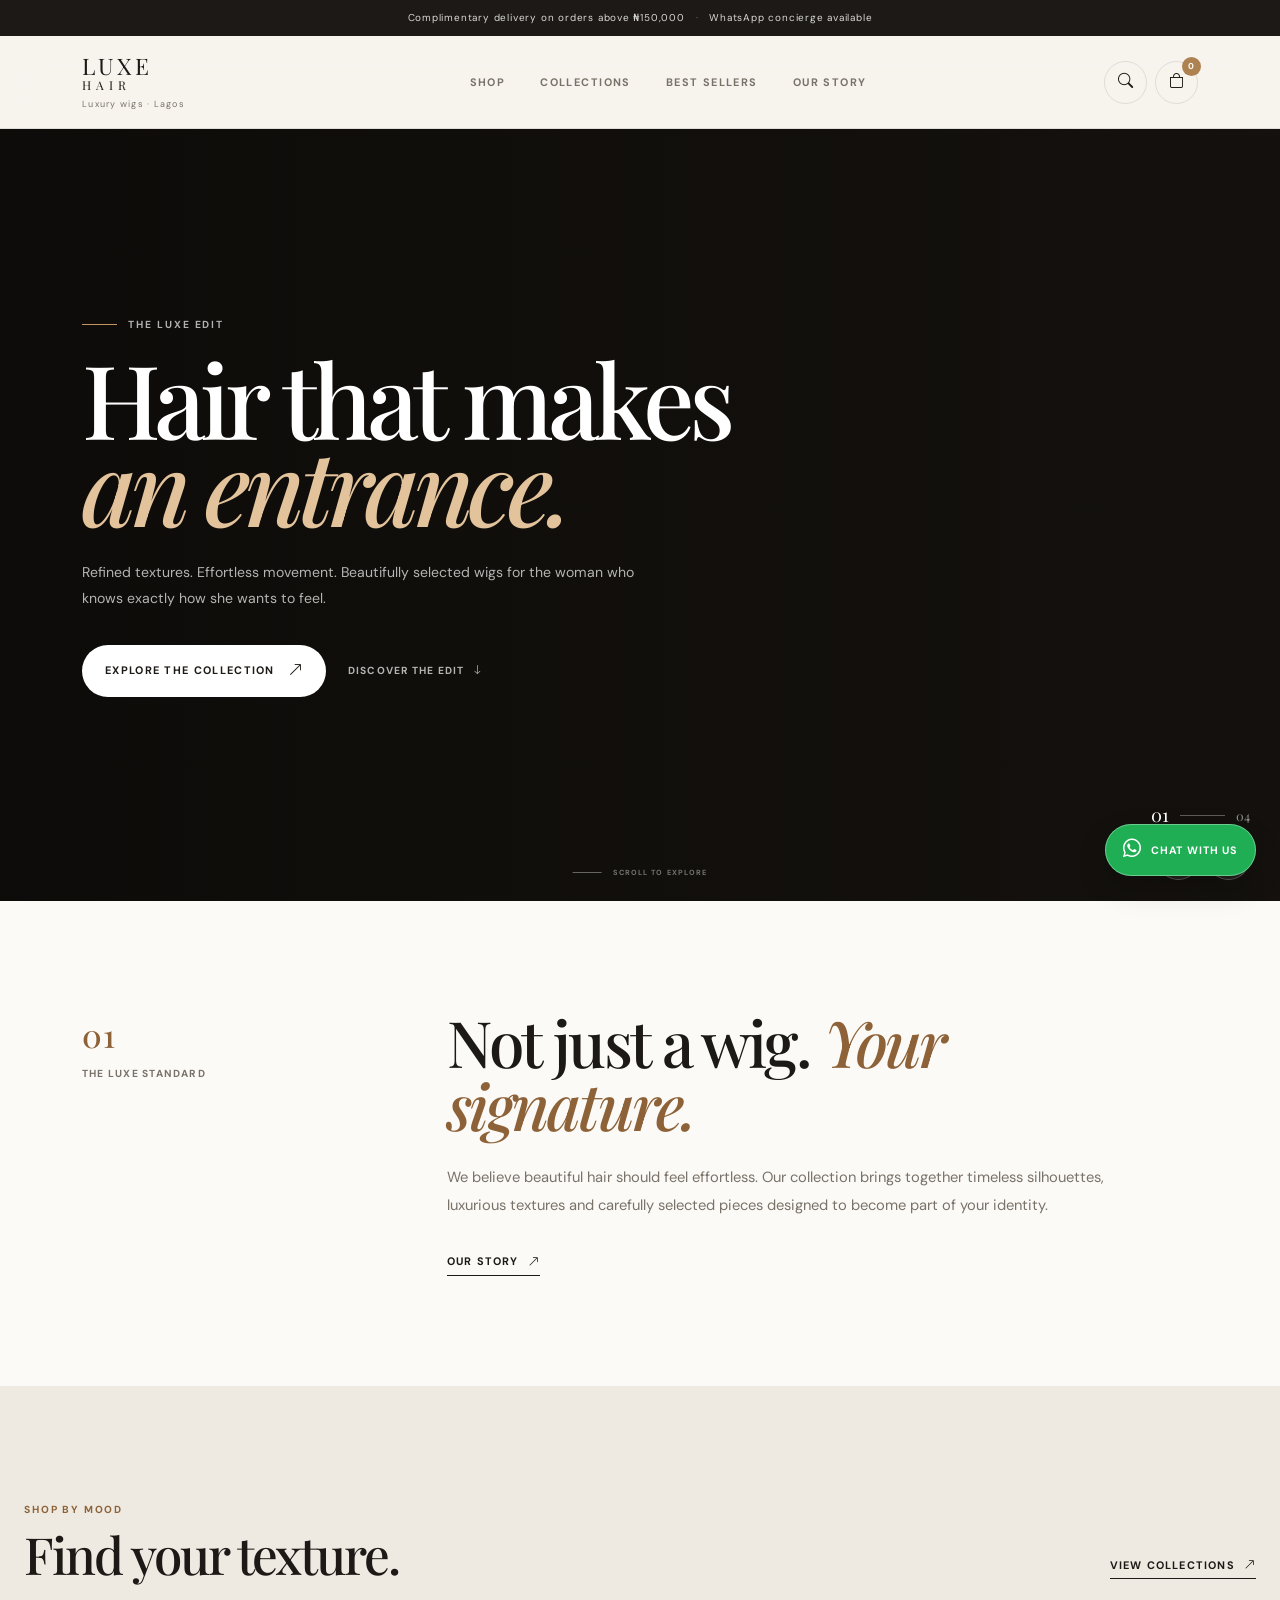
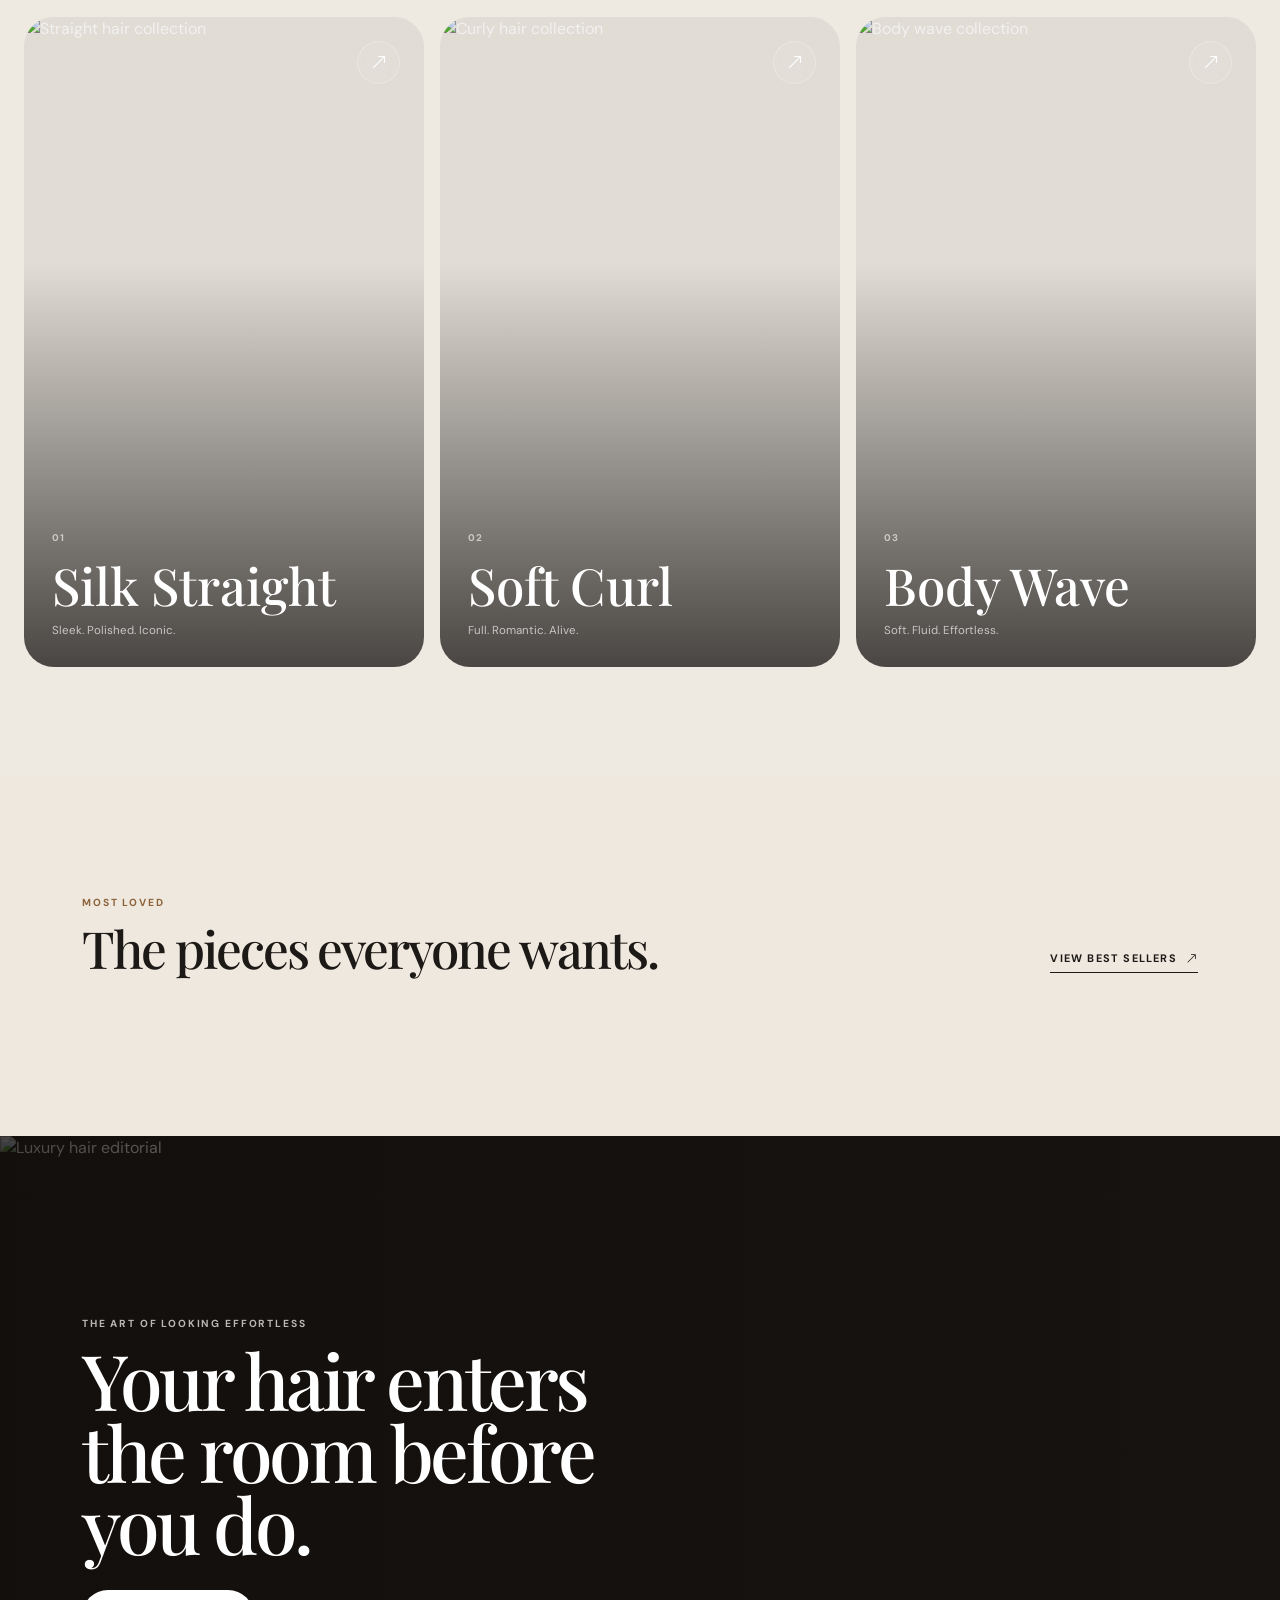
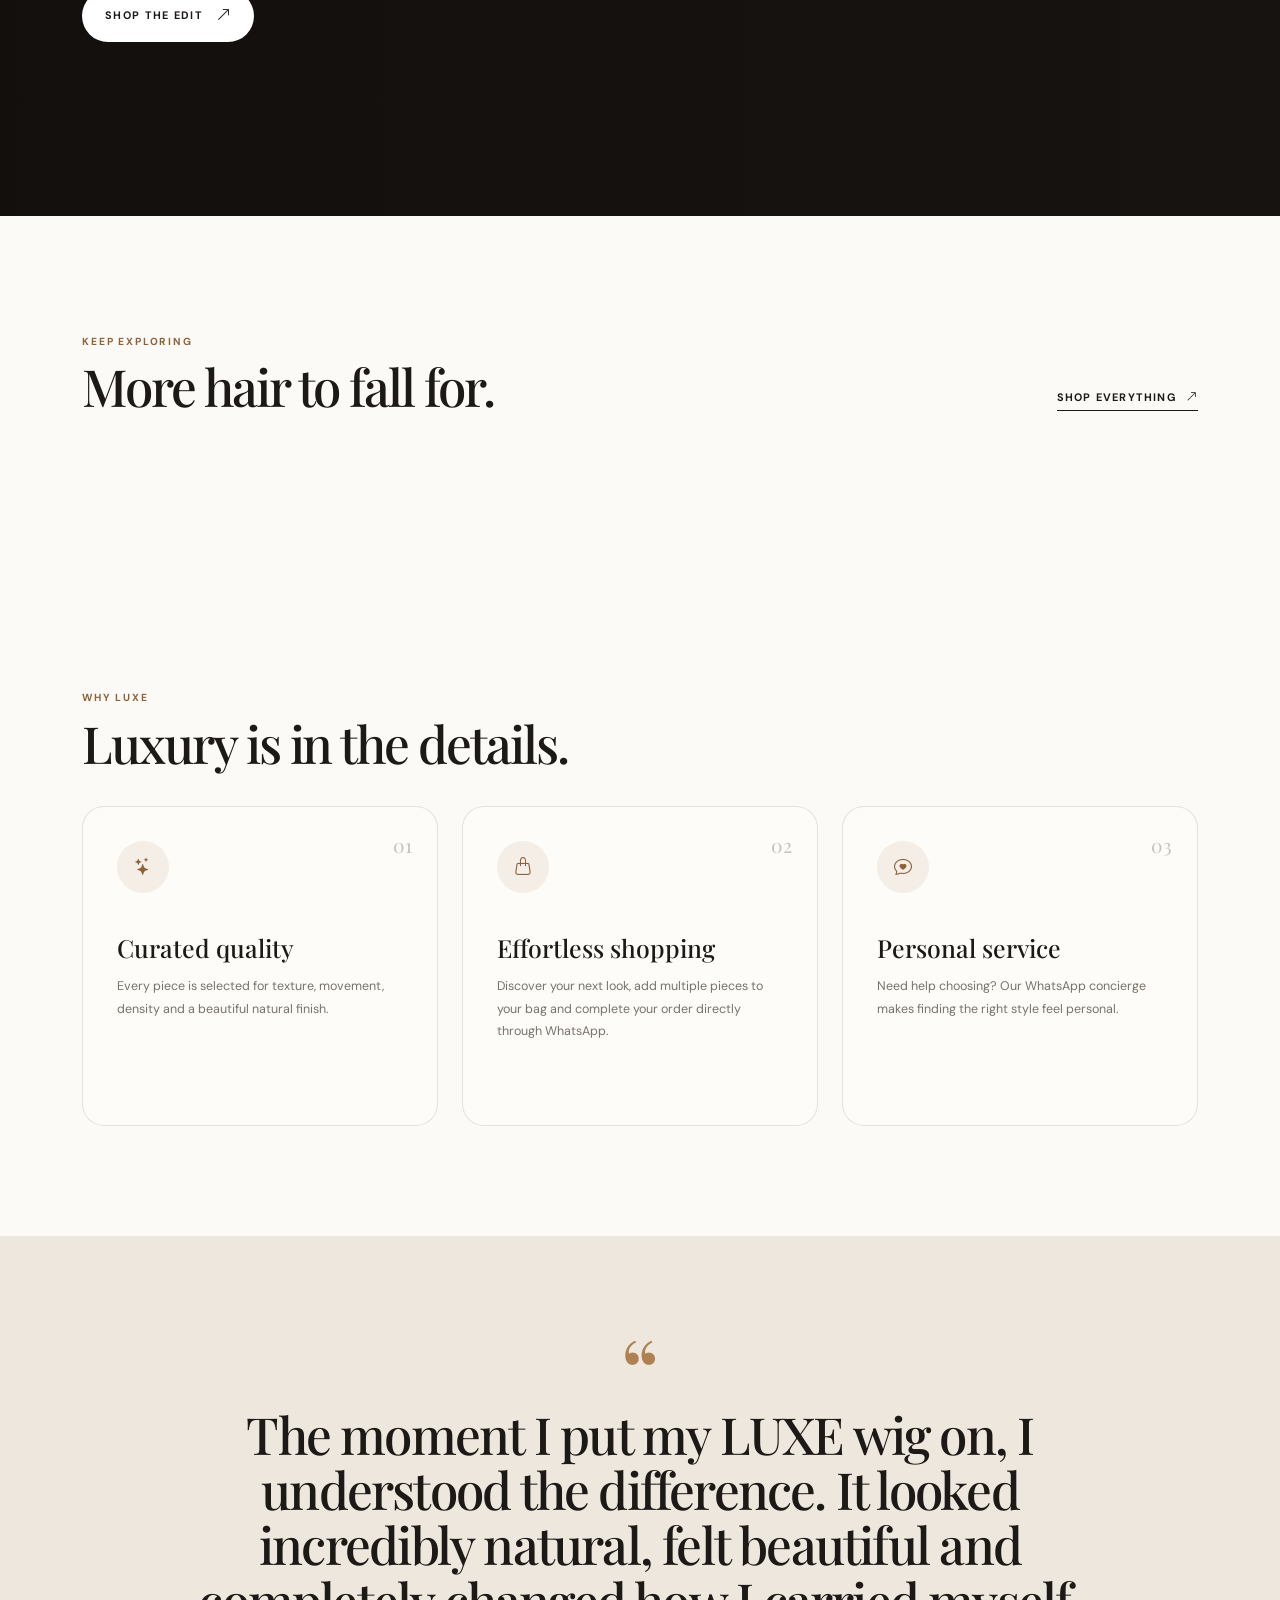
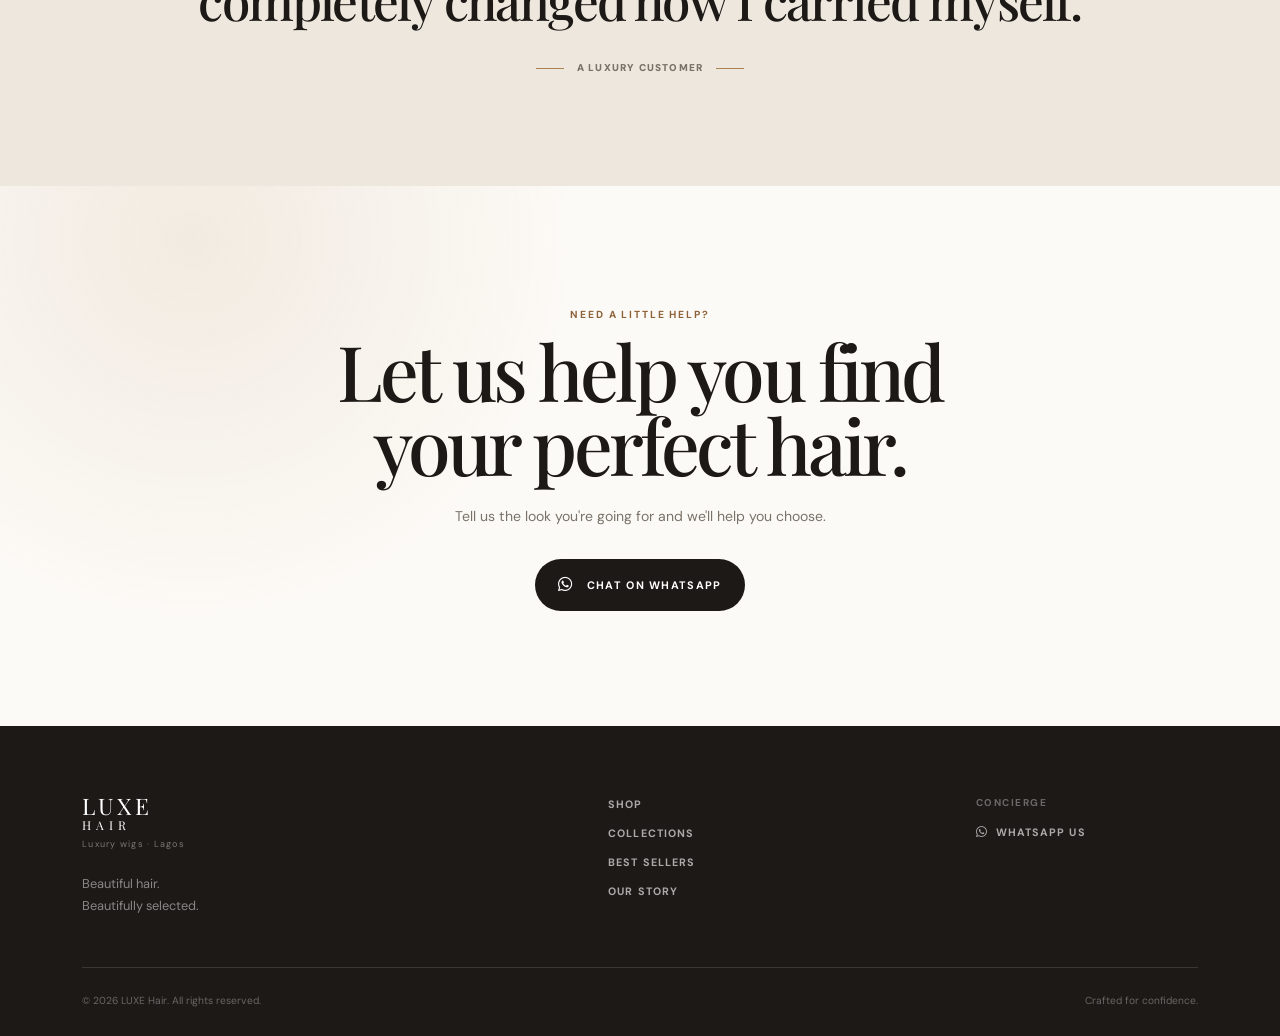
==== index.html @ 6502e6b6 "Initial hair website project" ====
<!doctype html>
<html lang="en">

<head>

    <meta charset="UTF-8">

    <meta
        name="viewport"
        content="width=device-width, initial-scale=1.0"
    >

    <meta
        name="description"
        content="LUXE Hair — premium wigs and luxury hair curated for effortless confidence."
    >

    <meta
        name="theme-color"
        content="#f7f4ef"
    >

    <title>LUXE Hair — Luxury Wigs</title>


    <!-- =====================================================
         GOOGLE FONTS
    ====================================================== -->

    <link
        rel="preconnect"
        href="https://fonts.googleapis.com"
    >

    <link
        rel="preconnect"
        href="https://fonts.gstatic.com"
        crossorigin
    >

    <link
        href="https://fonts.googleapis.com/css2?family=DM+Sans:wght@400;500;600;700&family=Playfair+Display:ital,wght@0,500;0,600;0,700;1,500;1,600&display=swap"
        rel="stylesheet"
    >


    <!-- =====================================================
         BOOTSTRAP
    ====================================================== -->

    <link
        href="https://cdn.jsdelivr.net/npm/bootstrap@5.3.3/dist/css/bootstrap.min.css"
        rel="stylesheet"
    >


    <!-- =====================================================
         BOOTSTRAP ICONS
    ====================================================== -->

    <link
        href="https://cdn.jsdelivr.net/npm/bootstrap-icons@1.11.3/font/bootstrap-icons.min.css"
        rel="stylesheet"
    >


    <!-- =====================================================
         MAIN CSS
    ====================================================== -->

    <link
        rel="stylesheet"
        href="css/style.css"
    >

</head>


<body class="home-page">


    <!-- =====================================================
         ANNOUNCEMENT BAR
    ====================================================== -->

    <div class="home-announcement">

        <div class="container">

            <p class="home-announcement__text">

                Complimentary delivery on orders above ₦150,000

                <span class="home-announcement__separator">
                    ·
                </span>

                WhatsApp concierge available

            </p>

        </div>

    </div>



    <!-- =====================================================
         NAVBAR
    ====================================================== -->

    <header class="site-header">

        <div class="container">

            <nav class="site-navbar navbar navbar-expand-lg">


                <!-- BRAND -->

                <a
                    href="index.html"
                    class="site-brand"
                    aria-label="LUXE Hair Home"
                >

                    <span class="site-brand__main">
                        LUXE
                    </span>

                    <span class="site-brand__sub">
                        HAIR
                    </span>

                    <small class="site-brand__caption">
                        Luxury wigs · Lagos
                    </small>

                </a>


                <!-- MOBILE MENU -->

                <button
                    class="site-navbar__toggle navbar-toggler"
                    type="button"
                    data-bs-toggle="collapse"
                    data-bs-target="#siteMainNavigation"
                    aria-controls="siteMainNavigation"
                    aria-expanded="false"
                    aria-label="Open navigation"
                >

                    <i class="bi bi-list"></i>

                </button>


                <!-- NAVIGATION -->

                <div
                    class="collapse navbar-collapse"
                    id="siteMainNavigation"
                >

                    <ul class="site-navbar__links navbar-nav mx-auto">


                        <li class="nav-item">

                            <a
                                href="shop.html"
                                class="site-navbar__link"
                            >

                                Shop

                            </a>

                        </li>


                        <li class="nav-item">

                            <a
                                href="collections.html"
                                class="site-navbar__link"
                            >

                                Collections

                            </a>

                        </li>


                        <li class="nav-item">

                            <a
                                href="best-sellers.html"
                                class="site-navbar__link"
                            >

                                Best Sellers

                            </a>

                        </li>


                        <li class="nav-item">

                            <a
                                href="story.html"
                                class="site-navbar__link"
                            >

                                Our Story

                            </a>

                        </li>


                    </ul>


                    <!-- NAV ACTIONS -->

                    <div class="site-navbar__actions">


                        <button
                            type="button"
                            class="site-navbar__icon"
                            id="homeSearchTrigger"
                            aria-label="Search"
                        >

                            <i class="bi bi-search"></i>

                        </button>


                        <button
                            type="button"
                            class="site-navbar__icon"
                            data-bs-toggle="offcanvas"
                            data-bs-target="#siteCartDrawer"
                            aria-label="Open shopping bag"
                        >

                            <i class="bi bi-bag"></i>

                            <span
                                class="site-navbar__cart-count"
                                id="siteCartCount"
                            >
                                0
                            </span>

                        </button>


                    </div>

                </div>

            </nav>

        </div>

    </header>



    <!-- =====================================================
         MAIN
    ====================================================== -->

    <main>


        <!-- =================================================
             HERO SLIDER
        ================================================== -->

        <section class="home-hero-slider">


            <!-- BACKGROUND -->

            <div class="home-hero-slider__background">

                <div
                    class="home-hero-slider__slide-image"
                    id="homeHeroImage"
                ></div>

                <div class="home-hero-slider__overlay"></div>

            </div>


            <!-- HERO CONTENT -->

            <div class="container">

                <div class="home-hero-slider__content">


                    <div
                        class="home-hero-slider__eyebrow"
                        id="homeHeroEyebrow"
                    >

                        THE LUXE EDIT

                    </div>


                    <h1
                        class="home-hero-slider__title"
                        id="homeHeroTitle"
                    >

                        Hair that makes
                        <em>an entrance.</em>

                    </h1>


                    <p
                        class="home-hero-slider__description"
                        id="homeHeroDescription"
                    >

                        Refined textures. Effortless movement.
                        Beautifully selected wigs for the woman
                        who knows exactly how she wants to feel.

                    </p>


                    <div class="home-hero-slider__actions">


                        <a
                            href="shop.html"
                            class="home-button home-button--light"
                        >

                            Explore the collection

                            <i class="bi bi-arrow-up-right"></i>

                        </a>


                        <a
                            href="#homeFeatured"
                            class="home-hero-slider__text-link"
                        >

                            Discover the edit

                            <i class="bi bi-arrow-down"></i>

                        </a>


                    </div>

                </div>


                <!-- HERO COUNTER -->

                <div class="home-hero-slider__counter">

                    <span id="homeHeroCurrent">
                        01
                    </span>

                    <span class="home-hero-slider__counter-line"></span>

                    <span>
                        <span id="homeHeroTotal">
                            04
                        </span>
                    </span>

                </div>


                <!-- HERO CONTROLS -->

                <div class="home-hero-slider__controls">

                    <button
                        type="button"
                        id="homeHeroPrev"
                        aria-label="Previous slide"
                    >

                        <i class="bi bi-arrow-left"></i>

                    </button>


                    <button
                        type="button"
                        id="homeHeroNext"
                        aria-label="Next slide"
                    >

                        <i class="bi bi-arrow-right"></i>

                    </button>

                </div>


                <!-- HERO SCROLL -->

                <div class="home-hero-slider__scroll">

                    <span></span>

                    <small>
                        Scroll to explore
                    </small>

                </div>

            </div>

        </section>



        <!-- =================================================
             BRAND INTRO
        ================================================== -->

        <section class="home-intro home-section">

            <div class="container">

                <div
                    class="home-intro__grid"
                    data-reveal
                >


                    <div class="home-intro__label">

                        <span>
                            01
                        </span>

                        <span>
                            The LUXE standard
                        </span>

                    </div>


                    <div class="home-intro__copy">

                        <h2 class="home-display">

                            Not just a wig.
                            <em>Your signature.</em>

                        </h2>


                        <p>

                            We believe beautiful hair should feel effortless.
                            Our collection brings together timeless silhouettes,
                            luxurious textures and carefully selected pieces
                            designed to become part of your identity.

                        </p>


                        <a
                            href="story.html"
                            class="home-arrow-link"
                        >

                            Our story

                            <i class="bi bi-arrow-up-right"></i>

                        </a>

                    </div>


                </div>

            </div>

        </section>



        <!-- =================================================
             COLLECTIONS
        ================================================== -->

        <section class="home-categories">

            <div class="container-fluid px-lg-4">


                <div
                    class="home-section-heading"
                    data-reveal
                >

                    <div>

                        <span class="home-kicker">
                            SHOP BY MOOD
                        </span>

                        <h2 class="home-section-title">
                            Find your texture.
                        </h2>

                    </div>


                    <a
                        href="collections.html"
                        class="home-arrow-link"
                    >

                        View collections

                        <i class="bi bi-arrow-up-right"></i>

                    </a>

                </div>


                <div class="row g-3">


                    <!-- STRAIGHT -->

                    <div
                        class="col-lg-4"
                        data-reveal
                    >

                        <a
                            href="shop.html?style=straight"
                            class="home-category-card"
                        >

                            <div class="home-category-card__image">

                                <img
                                    src="https://images.unsplash.com/photo-1522337360788-8b13dee7a37e?auto=format&fit=crop&w=1400&q=88"
                                    alt="Straight hair collection"
                                    loading="lazy"
                                >

                            </div>


                            <div class="home-category-card__overlay"></div>


                            <div class="home-category-card__content">

                                <span>
                                    01
                                </span>

                                <h3>
                                    Silk Straight
                                </h3>

                                <p>
                                    Sleek. Polished. Iconic.
                                </p>

                            </div>


                            <div class="home-category-card__arrow">

                                <i class="bi bi-arrow-up-right"></i>

                            </div>

                        </a>

                    </div>



                    <!-- CURLY -->

                    <div
                        class="col-lg-4"
                        data-reveal
                        data-reveal-delay="100"
                    >

                        <a
                            href="shop.html?style=curly"
                            class="home-category-card"
                        >

                            <div class="home-category-card__image">

                                <img
                                    src="https://images.unsplash.com/photo-1535585209827-a15fcdbc4c2d?auto=format&fit=crop&w=1400&q=88"
                                    alt="Curly hair collection"
                                    loading="lazy"
                                >

                            </div>


                            <div class="home-category-card__overlay"></div>


                            <div class="home-category-card__content">

                                <span>
                                    02
                                </span>

                                <h3>
                                    Soft Curl
                                </h3>

                                <p>
                                    Full. Romantic. Alive.
                                </p>

                            </div>


                            <div class="home-category-card__arrow">

                                <i class="bi bi-arrow-up-right"></i>

                            </div>

                        </a>

                    </div>



                    <!-- BODY WAVE -->

                    <div
                        class="col-lg-4"
                        data-reveal
                        data-reveal-delay="200"
                    >

                        <a
                            href="shop.html?style=body-wave"
                            class="home-category-card"
                        >

                            <div class="home-category-card__image">

                                <img
                                    src="https://images.unsplash.com/photo-1529139574466-a303027c1d8b?auto=format&fit=crop&w=1400&q=88"
                                    alt="Body wave collection"
                                    loading="lazy"
                                >

                            </div>


                            <div class="home-category-card__overlay"></div>


                            <div class="home-category-card__content">

                                <span>
                                    03
                                </span>

                                <h3>
                                    Body Wave
                                </h3>

                                <p>
                                    Soft. Fluid. Effortless.
                                </p>

                            </div>


                            <div class="home-category-card__arrow">

                                <i class="bi bi-arrow-up-right"></i>

                            </div>

                        </a>

                    </div>


                </div>

            </div>

        </section>



        <!-- =================================================
             PIECES EVERYONE WANTS
        ================================================== -->

        <section
            class="home-signature"
            id="homeFeatured"
        >

            <div class="container">


                <div
                    class="home-section-heading"
                    data-reveal
                >

                    <div>

                        <span class="home-kicker">
                            MOST LOVED
                        </span>

                        <h2 class="home-section-title">
                            The pieces everyone wants.
                        </h2>

                    </div>


                    <a
                        href="best-sellers.html"
                        class="home-arrow-link"
                    >

                        View best sellers

                        <i class="bi bi-arrow-up-right"></i>

                    </a>

                </div>



                <!-- ROTATING PRODUCTS -->

                <div
                    class="home-signature__grid"
                    id="homeSignatureGrid"
                ></div>


            </div>

        </section>



        <!-- =================================================
             EDITORIAL BREAK
        ================================================== -->

        <section class="home-editorial">

            <div class="home-editorial__image">

                <img
                    src="https://images.unsplash.com/photo-1488426862026-3ee34a7d66df?auto=format&fit=crop&w=1900&q=90"
                    alt="Luxury hair editorial"
                    loading="lazy"
                >

            </div>


            <div class="home-editorial__overlay"></div>


            <div class="container">

                <div
                    class="home-editorial__content"
                    data-reveal
                >

                    <span class="home-kicker home-kicker--light">

                        THE ART OF LOOKING EFFORTLESS

                    </span>


                    <h2>

                        Your hair enters
                        the room before you do.

                    </h2>


                    <a
                        href="shop.html"
                        class="home-button home-button--light"
                    >

                        Shop the edit

                        <i class="bi bi-arrow-up-right"></i>

                    </a>

                </div>

            </div>

        </section>



        <!-- =================================================
             EXPLORE MORE HAIR
        ================================================== -->

        <section class="home-explore">

            <div class="container">


                <div
                    class="home-section-heading"
                    data-reveal
                >

                    <div>

                        <span class="home-kicker">
                            KEEP EXPLORING
                        </span>

                        <h2 class="home-section-title">
                            More hair to fall for.
                        </h2>

                    </div>


                    <a
                        href="shop.html"
                        class="home-arrow-link"
                    >

                        Shop everything

                        <i class="bi bi-arrow-up-right"></i>

                    </a>

                </div>



                <div
                    class="home-explore__grid"
                    id="homeExploreGrid"
                ></div>


            </div>

        </section>



        <!-- =================================================
             WHY LUXE
        ================================================== -->

        <section class="home-values home-section">

            <div class="container">


                <div
                    class="home-section-heading"
                    data-reveal
                >

                    <div>

                        <span class="home-kicker">
                            WHY LUXE
                        </span>

                        <h2 class="home-section-title">
                            Luxury is in the details.
                        </h2>

                    </div>

                </div>


                <div class="row g-4">


                    <div
                        class="col-md-4"
                        data-reveal
                    >

                        <article class="home-value">

                            <span class="home-value__number">
                                01
                            </span>


                            <div class="home-value__icon">

                                <i class="bi bi-stars"></i>

                            </div>


                            <h3>
                                Curated quality
                            </h3>


                            <p>
                                Every piece is selected for texture,
                                movement, density and a beautiful
                                natural finish.
                            </p>

                        </article>

                    </div>



                    <div
                        class="col-md-4"
                        data-reveal
                        data-reveal-delay="100"
                    >

                        <article class="home-value">

                            <span class="home-value__number">
                                02
                            </span>


                            <div class="home-value__icon">

                                <i class="bi bi-handbag"></i>

                            </div>


                            <h3>
                                Effortless shopping
                            </h3>


                            <p>
                                Discover your next look, add multiple
                                pieces to your bag and complete your
                                order directly through WhatsApp.
                            </p>

                        </article>

                    </div>



                    <div
                        class="col-md-4"
                        data-reveal
                        data-reveal-delay="200"
                    >

                        <article class="home-value">

                            <span class="home-value__number">
                                03
                            </span>


                            <div class="home-value__icon">

                                <i class="bi bi-chat-heart"></i>

                            </div>


                            <h3>
                                Personal service
                            </h3>


                            <p>
                                Need help choosing? Our WhatsApp
                                concierge makes finding the right
                                style feel personal.
                            </p>

                        </article>

                    </div>


                </div>

            </div>

        </section>



        <!-- =================================================
             TESTIMONIAL
        ================================================== -->

        <section class="home-testimonial home-section">

            <div class="container">

                <div
                    class="home-testimonial__box"
                    data-reveal
                >

                    <span class="home-testimonial__quote">
                        “
                    </span>


                    <blockquote>

                        The moment I put my LUXE wig on,
                        I understood the difference. It looked
                        incredibly natural, felt beautiful
                        and completely changed how I carried myself.

                    </blockquote>


                    <div class="home-testimonial__author">

                        <span></span>

                        <strong>
                            A luxury customer
                        </strong>

                        <span></span>

                    </div>

                </div>

            </div>

        </section>



        <!-- =================================================
             FINAL CTA
        ================================================== -->

        <section class="home-cta">

            <div class="container">

                <div
                    class="home-cta__content"
                    data-reveal
                >

                    <span class="home-kicker">
                        NEED A LITTLE HELP?
                    </span>


                    <h2>
                        Let us help you find
                        your perfect hair.
                    </h2>


                    <p>
                        Tell us the look you're going for
                        and we'll help you choose.
                    </p>


                    <a
                        href="https://wa.me/2348000000000"
                        target="_blank"
                        rel="noopener noreferrer"
                        class="home-button home-button--dark"
                    >

                        <i class="bi bi-whatsapp"></i>

                        Chat on WhatsApp

                    </a>

                </div>

            </div>

        </section>


    </main>



    <!-- =====================================================
         FOOTER
    ====================================================== -->

    <footer class="site-footer">

        <div class="container">

            <div class="site-footer__top">


                <div class="site-footer__brand">

                    <a
                        href="index.html"
                        class="site-brand site-brand--footer"
                    >

                        <span class="site-brand__main">
                            LUXE
                        </span>

                        <span class="site-brand__sub">
                            HAIR
                        </span>

                        <small class="site-brand__caption">
                            Luxury wigs · Lagos
                        </small>

                    </a>


                    <p>
                        Beautiful hair.<br>
                        Beautifully selected.
                    </p>

                </div>



                <div class="site-footer__links">

                    <a href="shop.html">
                        Shop
                    </a>

                    <a href="collections.html">
                        Collections
                    </a>

                    <a href="best-sellers.html">
                        Best Sellers
                    </a>

                    <a href="story.html">
                        Our Story
                    </a>

                </div>



                <div class="site-footer__contact">

                    <span>
                        Concierge
                    </span>


                    <a
                        href="https://wa.me/2348000000000"
                        target="_blank"
                        rel="noopener noreferrer"
                    >

                        <i class="bi bi-whatsapp"></i>

                        WhatsApp us

                    </a>

                </div>

            </div>


            <div class="site-footer__bottom">

                <span>
                    © 2026 LUXE Hair. All rights reserved.
                </span>


                <span>
                    Crafted for confidence.
                </span>

            </div>

        </div>

    </footer>



    <!-- =====================================================
         SHARED CART DRAWER
    ====================================================== -->

    <div
        class="offcanvas offcanvas-end site-cart"
        tabindex="-1"
        id="siteCartDrawer"
        aria-labelledby="siteCartTitle"
    >

        <div class="site-cart__header">

            <div>

                <span class="site-cart__eyebrow">
                    YOUR SELECTION
                </span>

                <h2 id="siteCartTitle">
                    Shopping Bag
                </h2>

            </div>


            <button
                type="button"
                class="site-cart__close"
                data-bs-dismiss="offcanvas"
                aria-label="Close shopping bag"
            >

                <i class="bi bi-x-lg"></i>

            </button>

        </div>


        <div class="site-cart__body">


            <div
                id="siteCartEmpty"
                class="site-cart__empty"
            >

                <div class="site-cart__empty-icon">

                    <i class="bi bi-bag"></i>

                </div>


                <h3>
                    Your bag is empty
                </h3>


                <p>
                    Add something beautiful to your selection.
                </p>


                <a
                    href="shop.html"
                    class="home-button home-button--dark"
                    data-bs-dismiss="offcanvas"
                >

                    Explore the shop

                </a>

            </div>


            <div
                id="siteCartItems"
                class="site-cart__items"
            ></div>

        </div>


        <div
            id="siteCartFooter"
            class="site-cart__footer"
        ></div>

    </div>



    <!-- =====================================================
         HOME QUICK VIEW
    ====================================================== -->

    <div
        class="modal fade"
        id="homeQuickViewModal"
        tabindex="-1"
        aria-hidden="true"
    >

        <div class="modal-dialog modal-dialog-centered modal-xl">

            <div class="modal-content home-quick-view">


                <button
                    type="button"
                    class="home-quick-view__close"
                    data-bs-dismiss="modal"
                    aria-label="Close product view"
                >

                    <i class="bi bi-x-lg"></i>

                </button>


                <div
                    id="homeQuickViewContent"
                    class="home-quick-view__content"
                ></div>

            </div>

        </div>

    </div>



    <!-- =====================================================
         FLOATING WHATSAPP
    ====================================================== -->

    <a
        href="https://wa.me/2348000000000"
        class="site-whatsapp-float"
        target="_blank"
        rel="noopener noreferrer"
        aria-label="Chat with us on WhatsApp"
    >

        <i class="bi bi-whatsapp"></i>

        <span>
            Chat with us
        </span>

    </a>



    <!-- =====================================================
         BOOTSTRAP
    ====================================================== -->

    <script
        src="https://cdn.jsdelivr.net/npm/bootstrap@5.3.3/dist/js/bootstrap.bundle.min.js"
    ></script>


    <!-- =====================================================
         SHARED JS
    ====================================================== -->

    <script src="js/script.js"></script>

</body>

</html>
---- css/style.css ----
/* =========================================================
   LUXE HAIR
   MAIN STYLESHEET

   Structure:
   01. Global / shared
   02. Shared navbar
   03. Shared footer
   04. Shared cart
   05. Shared animations
   06. HOME PAGE
========================================================= */

/* =========================================================
   01. GLOBAL / SHARED
========================================================= */

:root {
  --site-paper: #f7f4ef;
  --site-paper-soft: #fcfaf6;

  --site-ink: #1c1916;
  --site-muted: #797269;

  --site-gold: #ae8150;
  --site-gold-dark: #8d6238;

  --site-white: #ffffff;

  --site-line: rgba(28, 25, 22, 0.11);

  --site-dark-line: rgba(255, 255, 255, 0.13);

  --site-radius-small: 14px;
  --site-radius-medium: 22px;
  --site-radius-large: 30px;

  --site-transition: 0.35s cubic-bezier(0.2, 0.7, 0.2, 1);

  --site-shadow: 0 20px 65px rgba(28, 25, 22, 0.1);
}

* {
  box-sizing: border-box;
}

html {
  scroll-behavior: smooth;
}

body {
  margin: 0;

  background: var(--site-paper);

  color: var(--site-ink);

  font-family: "DM Sans", sans-serif;

  -webkit-font-smoothing: antialiased;
  text-rendering: optimizeLegibility;
}

body,
button,
input,
textarea,
select {
  font-family: "DM Sans", sans-serif;
}

button {
  cursor: pointer;
}

img {
  display: block;

  max-width: 100%;
}

a {
  color: inherit;

  text-decoration: none;
}

button:focus-visible,
a:focus-visible,
input:focus-visible {
  outline: 2px solid var(--site-gold);

  outline-offset: 4px;
}

::selection {
  background: var(--site-ink);
  color: var(--site-white);
}

/* =========================================================
   SHARED BUTTONS
========================================================= */

.home-button {
  display: inline-flex;

  align-items: center;
  justify-content: center;

  gap: 13px;

  min-height: 52px;

  padding: 0 23px;

  border-radius: 999px;

  font-size: 0.68rem;

  font-weight: 700;

  letter-spacing: 0.12em;

  text-transform: uppercase;

  transition:
    transform var(--site-transition),
    background var(--site-transition),
    color var(--site-transition);
}

.home-button:hover {
  transform: translateY(-3px);
}

.home-button i {
  font-size: 0.9rem;
}

.home-button--light {
  background: var(--site-white);

  color: var(--site-ink);
}

.home-button--light:hover {
  background: #f1ece4;

  color: var(--site-ink);
}

.home-button--dark {
  background: var(--site-ink);

  color: var(--site-white);
}

.home-button--dark:hover {
  background: var(--site-gold-dark);

  color: var(--site-white);
}

/* =========================================================
   SHARED KICKER / LINKS
========================================================= */

.home-kicker {
  display: inline-block;

  margin-bottom: 12px;

  color: var(--site-gold-dark);

  font-size: 0.64rem;

  font-weight: 700;

  letter-spacing: 0.18em;

  text-transform: uppercase;
}

.home-kicker--light {
  color: rgba(255, 255, 255, 0.7);
}

.home-arrow-link {
  display: inline-flex;

  align-items: center;

  gap: 9px;

  padding-bottom: 5px;

  border-bottom: 1px solid var(--site-ink);

  font-size: 0.68rem;

  font-weight: 700;

  letter-spacing: 0.11em;

  text-transform: uppercase;

  transition:
    gap var(--site-transition),
    color var(--site-transition),
    border-color var(--site-transition);
}

.home-arrow-link:hover {
  gap: 14px;

  color: var(--site-gold-dark);

  border-color: var(--site-gold-dark);
}

.home-section {
  padding: 110px 0;
}

.home-display {
  margin: 0;

  font-family: "Playfair Display", serif;

  font-size: clamp(2.7rem, 5vw, 5.1rem);

  font-weight: 500;

  line-height: 0.98;

  letter-spacing: -0.045em;
}

.home-display em {
  color: var(--site-gold-dark);
}

/* =========================================================
   02. SHARED NAVBAR
========================================================= */

.site-header {
  position: sticky;
  top: 0;

  z-index: 1000;

  background: rgba(247, 244, 239, 0.94);

  border-bottom: 1px solid var(--site-line);

  backdrop-filter: blur(18px);
}

.site-navbar {
  min-height: 92px;

  padding: 15px 0;
}

/* BRAND */

.site-brand {
  display: inline-flex;

  flex-direction: column;

  min-width: 150px;

  line-height: 0.9;

  font-family: "Playfair Display", serif;
}

.site-brand__main {
  font-size: 1.42rem;

  letter-spacing: 0.14em;
}

.site-brand__sub {
  margin-top: 4px;

  font-size: 0.76rem;

  letter-spacing: 0.42em;
}

.site-brand__caption {
  margin-top: 9px;

  color: var(--site-muted);

  font-family: "DM Sans", sans-serif;

  font-size: 0.56rem;

  letter-spacing: 0.14em;
}

/* NAV LINKS */

.site-navbar__links {
  gap: 5px;
}

.site-navbar__link {
  position: relative;

  display: inline-block;

  padding: 13px 15px !important;

  color: var(--site-muted);

  font-size: 0.68rem;

  font-weight: 700;

  letter-spacing: 0.13em;

  text-transform: uppercase;

  transition: color var(--site-transition);
}

.site-navbar__link::after {
  content: "";

  position: absolute;

  left: 15px;
  right: 15px;
  bottom: 4px;

  height: 1px;

  background: var(--site-ink);

  transform: scaleX(0);

  transform-origin: center;

  transition: transform var(--site-transition);
}

.site-navbar__link:hover {
  color: var(--site-ink);
}

.site-navbar__link:hover::after {
  transform: scaleX(1);
}

/* ACTIONS */

.site-navbar__actions {
  display: flex;

  align-items: center;

  gap: 8px;
}

.site-navbar__icon {
  position: relative;

  width: 43px;
  height: 43px;

  display: grid;

  place-items: center;

  border: 1px solid var(--site-line);

  border-radius: 50%;

  background: transparent;

  color: var(--site-ink);

  transition:
    background var(--site-transition),
    color var(--site-transition),
    transform var(--site-transition);
}

.site-navbar__icon:hover {
  background: var(--site-ink);

  color: var(--site-white);

  transform: translateY(-2px);
}

.site-navbar__icon i {
  font-size: 0.95rem;
}

.site-navbar__cart-count {
  position: absolute;

  top: -5px;
  right: -4px;

  min-width: 19px;
  height: 19px;

  display: grid;

  place-items: center;

  padding: 0 4px;

  border-radius: 50%;

  background: var(--site-gold);

  color: white;

  font-size: 0.54rem;

  font-weight: 700;
}

.site-navbar__toggle {
  padding: 8px;

  color: var(--site-ink);

  font-size: 1.7rem;
}

/* =========================================================
   03. SHARED FOOTER
========================================================= */

.site-footer {
  padding: 70px 0 28px;

  background: var(--site-ink);

  color: white;
}

.site-brand--footer {
  color: white;
}

.site-brand--footer .site-brand__caption {
  color: rgba(255, 255, 255, 0.42);
}

.site-footer__top {
  display: grid;

  grid-template-columns: 1.5fr 1fr 0.7fr;

  gap: 50px;

  padding-bottom: 50px;

  border-bottom: 1px solid var(--site-dark-line);
}

.site-footer__brand p {
  max-width: 240px;

  margin: 25px 0 0;

  color: rgba(255, 255, 255, 0.48);

  font-size: 0.8rem;

  line-height: 1.7;
}

.site-footer__links {
  display: flex;

  flex-direction: column;

  align-items: flex-start;

  gap: 13px;
}

.site-footer__links a,
.site-footer__contact a {
  color: rgba(255, 255, 255, 0.63);

  font-size: 0.67rem;

  font-weight: 700;

  letter-spacing: 0.1em;

  text-transform: uppercase;

  transition: color var(--site-transition);
}

.site-footer__links a:hover,
.site-footer__contact a:hover {
  color: white;
}

.site-footer__contact {
  display: flex;

  flex-direction: column;

  gap: 13px;
}

.site-footer__contact > span {
  color: rgba(255, 255, 255, 0.35);

  font-size: 0.62rem;

  font-weight: 700;

  letter-spacing: 0.15em;

  text-transform: uppercase;
}

.site-footer__contact a {
  display: inline-flex;

  align-items: center;

  gap: 8px;
}

.site-footer__bottom {
  display: flex;

  justify-content: space-between;

  gap: 20px;

  padding-top: 25px;

  color: rgba(255, 255, 255, 0.34);

  font-size: 0.64rem;
}

/* =========================================================
   04. SHARED CART
========================================================= */

.site-cart {
  width: min(450px, 100vw) !important;

  background: var(--site-paper-soft);

  border-left: 1px solid var(--site-line);
}

.site-cart__header {
  display: flex;

  align-items: center;
  justify-content: space-between;

  padding: 28px;

  border-bottom: 1px solid var(--site-line);
}

.site-cart__eyebrow {
  color: var(--site-gold-dark);

  font-size: 0.62rem;

  font-weight: 700;

  letter-spacing: 0.17em;

  text-transform: uppercase;
}

.site-cart__header h2 {
  margin: 8px 0 0;

  font-family: "Playfair Display", serif;

  font-size: 2rem;

  font-weight: 500;
}

.site-cart__close {
  width: 40px;
  height: 40px;

  display: grid;

  place-items: center;

  border: 1px solid var(--site-line);

  border-radius: 50%;

  background: transparent;

  transition:
    background var(--site-transition),
    color var(--site-transition);
}

.site-cart__close:hover {
  background: var(--site-ink);

  color: white;
}

.site-cart__body {
  flex: 1;

  overflow-y: auto;

  padding: 0 28px;
}

.site-cart__items {
  display: flex;

  flex-direction: column;
}

.site-cart__empty {
  min-height: 430px;

  display: flex;

  flex-direction: column;

  align-items: center;

  justify-content: center;

  text-align: center;
}

.site-cart__empty-icon {
  width: 65px;
  height: 65px;

  display: grid;

  place-items: center;

  margin-bottom: 19px;

  border-radius: 50%;

  background: rgba(174, 129, 80, 0.11);

  color: var(--site-gold-dark);
}

.site-cart__empty-icon i {
  font-size: 1.2rem;
}

.site-cart__empty h3 {
  margin-bottom: 8px;

  font-family: "Playfair Display", serif;

  font-size: 1.6rem;

  font-weight: 500;
}

.site-cart__empty p {
  margin-bottom: 25px;

  color: var(--site-muted);

  font-size: 0.78rem;
}

/* CART ITEM */

.site-cart__item {
  display: grid;

  grid-template-columns: 72px 1fr auto;

  gap: 13px;

  padding: 19px 0;

  border-bottom: 1px solid var(--site-line);
}

.site-cart__item-image {
  width: 72px;
  height: 87px;

  overflow: hidden;

  border-radius: 14px;

  background: #e6dfd6;
}

.site-cart__item-image img {
  width: 100%;
  height: 100%;

  object-fit: cover;
}

.site-cart__item-name {
  margin-bottom: 4px;

  font-size: 0.8rem;

  font-weight: 700;
}

.site-cart__item-meta {
  margin-bottom: 8px;

  color: var(--site-muted);

  font-size: 0.65rem;
}

.site-cart__item-price {
  margin-bottom: 9px;

  font-size: 0.75rem;

  font-weight: 800;
}

.site-cart__quantity {
  display: inline-flex;

  align-items: center;

  overflow: hidden;

  border: 1px solid var(--site-line);

  border-radius: 999px;
}

.site-cart__quantity button {
  width: 28px;
  height: 28px;

  border: 0;

  background: transparent;

  color: var(--site-ink);
}

.site-cart__quantity button:hover {
  background: rgba(28, 25, 22, 0.05);
}

.site-cart__quantity span {
  min-width: 24px;

  text-align: center;

  font-size: 0.67rem;

  font-weight: 700;
}

.site-cart__remove {
  width: 29px;
  height: 29px;

  display: grid;

  place-items: center;

  align-self: start;

  border: 0;

  background: transparent;

  color: var(--site-muted);
}

.site-cart__remove:hover {
  color: #a33a31;
}

.site-cart__footer {
  padding: 23px 28px 28px;

  border-top: 1px solid var(--site-line);
}

.site-cart__total-row {
  display: flex;

  align-items: center;
  justify-content: space-between;

  margin-bottom: 17px;
}

.site-cart__total-label {
  color: var(--site-muted);

  font-size: 0.67rem;

  font-weight: 700;

  letter-spacing: 0.11em;

  text-transform: uppercase;
}

.site-cart__total {
  font-size: 1.18rem;

  font-weight: 800;
}

.site-cart__checkout {
  width: 100%;

  min-height: 54px;

  display: flex;

  align-items: center;
  justify-content: center;

  gap: 9px;

  border: 0;

  border-radius: 999px;

  background: #1fae54;

  color: white;

  font-size: 0.69rem;

  font-weight: 800;

  letter-spacing: 0.11em;

  text-transform: uppercase;

  transition:
    background var(--site-transition),
    transform var(--site-transition);
}

.site-cart__checkout:hover {
  background: #178e43;

  transform: translateY(-2px);

  color: white;
}

/* =========================================================
   05. SHARED REVEAL SYSTEM
========================================================= */

[data-reveal] {
  opacity: 0;

  transform: translateY(35px);

  transition:
    opacity 0.9s cubic-bezier(0.2, 0.7, 0.2, 1),
    transform 0.9s cubic-bezier(0.2, 0.7, 0.2, 1);
}

[data-reveal].is-revealed {
  opacity: 1;

  transform: none;
}

@media (prefers-reduced-motion: reduce) {
  html {
    scroll-behavior: auto;
  }

  [data-reveal] {
    opacity: 1;

    transform: none;

    transition: none;
  }
}

/* =========================================================
   06. HOME PAGE
========================================================= */

/* =========================================================
   ANNOUNCEMENT
========================================================= */

.home-announcement {
  min-height: 36px;

  display: flex;

  align-items: center;

  background: var(--site-ink);

  color: rgba(255, 255, 255, 0.84);
}

.home-announcement__text {
  margin: 0;

  text-align: center;

  font-size: 0.62rem;

  letter-spacing: 0.08em;
}

.home-announcement__separator {
  margin: 0 7px;

  color: rgba(255, 255, 255, 0.38);
}

/* =========================================================
   HERO
========================================================= */

.home-hero {
  position: relative;

  min-height: min(820px, calc(100vh - 128px));

  display: flex;

  align-items: center;

  overflow: hidden;

  background: #171411;

  color: white;
}

.home-hero__background,
.home-hero__image,
.home-hero__overlay {
  position: absolute;

  inset: 0;
}

.home-hero__image {
  background-image: url("https://images.unsplash.com/photo-1515886657613-9f3515b0c78f?auto=format&fit=crop&w=2200&q=90");

  background-position: center 25%;

  background-size: cover;

  transform: scale(1.02);
}

.home-hero__overlay {
  background: linear-gradient(
    90deg,
    rgba(15, 12, 10, 0.8) 0%,
    rgba(15, 12, 10, 0.52) 42%,
    rgba(15, 12, 10, 0.18) 100%
  );
}

.home-hero__content {
  position: relative;

  z-index: 2;

  max-width: 770px;

  padding: 100px 0 130px;
}

.home-hero__eyebrow {
  margin-bottom: 21px;

  color: rgba(255, 255, 255, 0.7);

  font-size: 0.66rem;

  font-weight: 700;

  letter-spacing: 0.2em;

  text-transform: uppercase;
}

.home-hero__title {
  max-width: 850px;

  margin: 0;

  font-family: "Playfair Display", serif;

  font-size: clamp(4rem, 8vw, 8.7rem);

  font-weight: 500;

  line-height: 0.86;

  letter-spacing: -0.055em;
}

.home-hero__title em {
  display: block;

  color: #e2c39b;

  font-weight: 500;
}

.home-hero__description {
  max-width: 580px;

  margin: 32px 0 0;

  color: rgba(255, 255, 255, 0.72);

  font-size: 0.95rem;

  line-height: 1.85;
}

.home-hero__actions {
  display: flex;

  align-items: center;

  gap: 22px;

  flex-wrap: wrap;

  margin-top: 34px;
}

.home-hero__text-link {
  display: inline-flex;

  align-items: center;

  gap: 8px;

  color: rgba(255, 255, 255, 0.73);

  font-size: 0.67rem;

  font-weight: 700;

  letter-spacing: 0.1em;

  text-transform: uppercase;

  transition:
    color var(--site-transition),
    gap var(--site-transition);
}

.home-hero__text-link:hover {
  gap: 13px;

  color: white;
}

/* HERO FLOATING CARD */

.home-hero__floating-card {
  position: absolute;

  z-index: 3;

  right: 0;

  bottom: 65px;

  width: 245px;

  padding: 20px;

  background: rgba(255, 255, 255, 0.1);

  border: 1px solid rgba(255, 255, 255, 0.18);

  border-radius: 20px;

  backdrop-filter: blur(18px);

  color: white;
}

.home-hero__floating-kicker {
  display: block;

  margin-bottom: 8px;

  color: rgba(255, 255, 255, 0.5);

  font-size: 0.58rem;

  font-weight: 700;

  letter-spacing: 0.15em;

  text-transform: uppercase;
}

.home-hero__floating-card strong {
  display: block;

  margin-bottom: 7px;

  font-family: "Playfair Display", serif;

  font-size: 1rem;

  font-weight: 500;
}

.home-hero__floating-card > span:last-child {
  display: block;

  color: rgba(255, 255, 255, 0.6);

  font-size: 0.67rem;

  line-height: 1.55;
}

/* HERO SCROLL */

.home-hero__scroll {
  position: absolute;

  z-index: 3;

  left: 50%;

  bottom: 25px;

  display: flex;

  align-items: center;

  gap: 11px;

  transform: translateX(-50%);

  color: rgba(255, 255, 255, 0.53);

  font-size: 0.57rem;

  letter-spacing: 0.13em;

  text-transform: uppercase;
}

.home-hero__scroll span {
  width: 30px;
  height: 1px;

  background: rgba(255, 255, 255, 0.4);
}

/* =========================================================
   INTRO
========================================================= */

.home-intro {
  background: var(--site-paper-soft);
}

.home-intro__grid {
  display: grid;

  grid-template-columns: 0.55fr 1.45fr;

  gap: 80px;

  align-items: start;
}

.home-intro__label {
  display: flex;

  flex-direction: column;

  gap: 7px;

  color: var(--site-muted);

  font-size: 0.64rem;

  font-weight: 700;

  letter-spacing: 0.12em;

  text-transform: uppercase;
}

.home-intro__label span:first-child {
  color: var(--site-gold-dark);

  font-family: "Playfair Display", serif;

  font-size: 2rem;

  font-weight: 500;
}

.home-intro__copy {
  max-width: 860px;
}

.home-intro__copy p {
  max-width: 680px;

  margin: 28px 0;

  color: var(--site-muted);

  font-size: 0.92rem;

  line-height: 1.9;
}

/* =========================================================
   SECTION HEADINGS
========================================================= */

.home-section-heading {
  display: flex;

  align-items: flex-end;

  justify-content: space-between;

  gap: 25px;

  margin-bottom: 38px;
}

.home-section-title {
  margin: 0;

  font-family: "Playfair Display", serif;

  font-size: clamp(2.3rem, 4vw, 4.2rem);

  font-weight: 500;

  line-height: 0.98;

  letter-spacing: -0.04em;
}

/* =========================================================
   CATEGORIES
========================================================= */

.home-categories {
  padding: 110px 0;

  background: #eee9e1;
}

.home-category-card {
  position: relative;

  display: block;

  overflow: hidden;

  height: min(650px, 66vw);

  min-height: 410px;

  border-radius: var(--site-radius-large);

  color: white;

  isolation: isolate;
}

.home-category-card__image,
.home-category-card__overlay {
  position: absolute;

  inset: 0;
}

.home-category-card__image img {
  width: 100%;
  height: 100%;

  object-fit: cover;

  transition: transform 1s cubic-bezier(0.2, 0.7, 0.2, 1);
}

.home-category-card:hover .home-category-card__image img {
  transform: scale(1.075);
}

.home-category-card__overlay {
  z-index: 1;

  background: linear-gradient(
    to top,
    rgba(11, 9, 8, 0.73),
    rgba(11, 9, 8, 0.06) 62%
  );
}

.home-category-card__content {
  position: absolute;

  z-index: 2;

  left: 28px;
  right: 28px;
  bottom: 28px;
}

.home-category-card__content > span {
  display: block;

  margin-bottom: 10px;

  color: rgba(255, 255, 255, 0.62);

  font-size: 0.61rem;

  font-weight: 700;

  letter-spacing: 0.12em;
}

.home-category-card__content h3 {
  margin: 0 0 5px;

  font-family: "Playfair Display", serif;

  font-size: clamp(2rem, 4vw, 3.5rem);

  font-weight: 500;
}

.home-category-card__content p {
  margin: 0;

  color: rgba(255, 255, 255, 0.67);

  font-size: 0.72rem;
}

.home-category-card__arrow {
  position: absolute;

  z-index: 2;

  top: 24px;
  right: 24px;

  width: 43px;
  height: 43px;

  display: grid;

  place-items: center;

  border: 1px solid rgba(255, 255, 255, 0.26);

  border-radius: 50%;

  background: rgba(255, 255, 255, 0.08);

  backdrop-filter: blur(10px);

  transition:
    transform var(--site-transition),
    background var(--site-transition);
}

.home-category-card:hover .home-category-card__arrow {
  transform: translate(3px, -3px);

  background: rgba(255, 255, 255, 0.18);
}

/* =========================================================
   PRODUCT GRID
========================================================= */

.home-product-grid {
  display: grid;

  grid-template-columns: repeat(4, minmax(0, 1fr));

  gap: 36px 22px;
}

/* PRODUCT CARD */

.home-product-card {
  min-width: 0;

  transition: transform var(--site-transition);
}

.home-product-card:hover {
  transform: translateY(-7px);
}

.home-product-card__visual {
  position: relative;

  overflow: hidden;

  aspect-ratio: 0.79;

  border-radius: var(--site-radius-large);

  background: #e6dfd7;
}

/* IMAGE SET */

.home-product-card__image {
  position: absolute;

  inset: 0;

  width: 100%;
  height: 100%;

  object-fit: cover;

  transition:
    opacity 0.55s ease,
    transform 1s cubic-bezier(0.2, 0.7, 0.2, 1);
}

.home-product-card__image--secondary {
  opacity: 0;

  transform: scale(1.025);
}

.home-product-card:hover .home-product-card__image--primary {
  opacity: 0;

  transform: scale(1.065);
}

.home-product-card:hover .home-product-card__image--secondary {
  opacity: 1;

  transform: scale(1.04);
}

/* BADGE */

.home-product-card__badge {
  position: absolute;

  z-index: 4;

  top: 13px;
  left: 13px;

  padding: 8px 11px;

  border-radius: 999px;

  background: rgba(255, 255, 255, 0.86);

  backdrop-filter: blur(10px);

  color: var(--site-ink);

  font-size: 0.56rem;

  font-weight: 700;

  letter-spacing: 0.11em;

  text-transform: uppercase;
}

/* WISHLIST */

.home-product-card__wishlist {
  position: absolute;

  z-index: 4;

  top: 13px;
  right: 13px;

  width: 40px;
  height: 40px;

  display: grid;

  place-items: center;

  border: 1px solid rgba(255, 255, 255, 0.35);

  border-radius: 50%;

  background: rgba(255, 255, 255, 0.78);

  backdrop-filter: blur(12px);

  transition:
    transform var(--site-transition),
    background var(--site-transition);
}

.home-product-card__wishlist:hover {
  transform: scale(1.08);

  background: white;
}

.home-product-card__wishlist.is-liked i {
  color: #a4463d;
}

/* HOVER LABEL */

.home-product-card__hover-label {
  position: absolute;

  z-index: 4;

  left: 50%;

  top: 50%;

  padding: 9px 13px;

  border: 1px solid rgba(255, 255, 255, 0.35);

  border-radius: 999px;

  background: rgba(24, 20, 17, 0.25);

  backdrop-filter: blur(12px);

  color: white;

  font-size: 0.58rem;

  font-weight: 700;

  letter-spacing: 0.12em;

  text-transform: uppercase;

  transform: translate(-50%, -50%) translateY(9px);

  opacity: 0;

  transition:
    opacity 0.35s ease,
    transform 0.35s ease;
}

.home-product-card:hover .home-product-card__hover-label {
  opacity: 1;

  transform: translate(-50%, -50%) translateY(0);
}

/* PRODUCT ACTION BAR */

.home-product-card__actions {
  position: absolute;

  z-index: 5;

  left: 15px;
  right: 15px;
  bottom: 15px;

  display: flex;

  align-items: stretch;

  gap: 8px;

  transform: translateY(18px);

  opacity: 0;

  transition:
    opacity 0.35s ease,
    transform 0.35s ease;
}

.home-product-card:hover .home-product-card__actions {
  opacity: 1;

  transform: translateY(0);
}

.home-product-card__quick-view {
  flex: 1;

  min-height: 46px;

  border: 1px solid rgba(255, 255, 255, 0.45);

  border-radius: 999px;

  background: rgba(255, 255, 255, 0.88);

  backdrop-filter: blur(12px);

  color: var(--site-ink);

  font-size: 0.61rem;

  font-weight: 800;

  letter-spacing: 0.1em;

  text-transform: uppercase;
}

.home-product-card__add {
  width: 49px;

  min-height: 46px;

  display: grid;

  place-items: center;

  border: 0;

  border-radius: 999px;

  background: var(--site-ink);

  color: white;

  transition:
    background var(--site-transition),
    transform var(--site-transition);
}

.home-product-card__add:hover {
  background: var(--site-gold-dark);

  transform: rotate(5deg);
}

/* PRODUCT INFORMATION */

.home-product-card__info {
  display: flex;

  align-items: flex-start;

  justify-content: space-between;

  gap: 15px;

  padding: 16px 3px 0;
}

.home-product-card__name {
  margin-bottom: 5px;

  font-size: 0.92rem;

  font-weight: 700;
}

.home-product-card__meta {
  color: var(--site-muted);

  font-size: 0.72rem;
}

.home-product-card__price {
  margin-top: 9px;

  font-size: 0.82rem;

  font-weight: 800;
}

/* MOBILE: KEEP ACTIONS VISIBLE */

@media (hover: none) {
  .home-product-card__actions {
    opacity: 1;

    transform: none;
  }

  .home-product-card__hover-label {
    display: none;
  }
}

/* =========================================================
   EDITORIAL
========================================================= */

.home-editorial {
  position: relative;

  min-height: 680px;

  display: flex;

  align-items: center;

  overflow: hidden;

  color: white;

  background: #181411;
}

.home-editorial__image,
.home-editorial__overlay {
  position: absolute;

  inset: 0;
}

.home-editorial__image img {
  width: 100%;
  height: 100%;

  object-fit: cover;

  object-position: center 30%;
}

.home-editorial__overlay {
  background: linear-gradient(
    90deg,
    rgba(18, 14, 11, 0.77),
    rgba(18, 14, 11, 0.26)
  );
}

.home-editorial__content {
  position: relative;

  z-index: 2;

  max-width: 620px;
}

.home-editorial__content h2 {
  margin: 0 0 30px;

  font-family: "Playfair Display", serif;

  font-size: clamp(3.2rem, 6vw, 6rem);

  font-weight: 500;

  line-height: 0.94;

  letter-spacing: -0.045em;
}

/* =========================================================
   VALUES
========================================================= */

.home-values {
  background: var(--site-paper-soft);
}

.home-value {
  position: relative;

  min-height: 320px;

  padding: 34px;

  border: 1px solid var(--site-line);

  border-radius: var(--site-radius-medium);

  background: rgba(255, 255, 255, 0.34);

  transition:
    transform var(--site-transition),
    box-shadow var(--site-transition);
}

.home-value:hover {
  transform: translateY(-6px);

  box-shadow: var(--site-shadow);
}

.home-value__number {
  position: absolute;

  top: 24px;
  right: 25px;

  color: rgba(28, 25, 22, 0.25);

  font-family: "Playfair Display", serif;

  font-size: 1.2rem;
}

.home-value__icon {
  width: 52px;
  height: 52px;

  display: grid;

  place-items: center;

  margin-bottom: 40px;

  border-radius: 50%;

  background: rgba(174, 129, 80, 0.11);

  color: var(--site-gold-dark);

  font-size: 1.1rem;
}

.home-value h3 {
  margin-bottom: 13px;

  font-family: "Playfair Display", serif;

  font-size: 1.55rem;

  font-weight: 500;
}

.home-value p {
  max-width: 390px;

  margin: 0;

  color: var(--site-muted);

  font-size: 0.78rem;

  line-height: 1.8;
}

/* =========================================================
   TESTIMONIAL
========================================================= */

.home-testimonial {
  background: #ede7de;
}

.home-testimonial__box {
  max-width: 960px;

  margin: auto;

  text-align: center;
}

.home-testimonial__quote {
  display: block;

  margin-bottom: 13px;

  color: var(--site-gold);

  font-family: "Playfair Display", serif;

  font-size: 6rem;

  line-height: 0.5;
}

.home-testimonial__box blockquote {
  margin: 0;

  font-family: "Playfair Display", serif;

  font-size: clamp(2rem, 4vw, 4.3rem);

  font-weight: 500;

  line-height: 1.08;

  letter-spacing: -0.035em;
}

.home-testimonial__author {
  display: flex;

  align-items: center;

  justify-content: center;

  gap: 13px;

  margin-top: 33px;

  color: var(--site-muted);

  font-size: 0.62rem;

  font-weight: 700;

  letter-spacing: 0.12em;

  text-transform: uppercase;
}

.home-testimonial__author span {
  width: 28px;
  height: 1px;

  background: var(--site-gold);
}

/* =========================================================
   CTA
========================================================= */

.home-cta {
  padding: 115px 0;

  background:
    radial-gradient(
      circle at 15% 10%,
      rgba(174, 129, 80, 0.13),
      transparent 32%
    ),
    var(--site-paper-soft);
}

.home-cta__content {
  max-width: 740px;

  margin: auto;

  text-align: center;
}

.home-cta__content h2 {
  margin: 0;

  font-family: "Playfair Display", serif;

  font-size: clamp(3rem, 6vw, 6rem);

  font-weight: 500;

  line-height: 0.96;

  letter-spacing: -0.05em;
}

.home-cta__content p {
  max-width: 500px;

  margin: 22px auto 30px;

  color: var(--site-muted);

  font-size: 0.88rem;

  line-height: 1.8;
}

/* =========================================================
   QUICK VIEW
========================================================= */

.home-quick-view {
  position: relative;

  overflow: hidden;

  border: 0;

  border-radius: 29px;

  background: var(--site-paper-soft);
}

.home-quick-view__close {
  position: absolute;

  z-index: 20;

  top: 16px;
  right: 16px;

  width: 43px;
  height: 43px;

  display: grid;

  place-items: center;

  border: 1px solid rgba(28, 25, 22, 0.1);

  border-radius: 50%;

  background: rgba(255, 255, 255, 0.88);

  backdrop-filter: blur(10px);
}

.home-quick-view__grid {
  display: grid;

  grid-template-columns: 1fr 1fr;
}

.home-quick-view__image {
  min-height: 590px;

  background: #e6dfd7;
}

.home-quick-view__image img {
  width: 100%;
  height: 100%;

  object-fit: cover;
}

.home-quick-view__details {
  display: flex;

  flex-direction: column;

  justify-content: center;

  padding: 65px;
}

.home-quick-view__category {
  margin-bottom: 13px;

  color: var(--site-gold-dark);

  font-size: 0.64rem;

  font-weight: 700;

  letter-spacing: 0.15em;

  text-transform: uppercase;
}

.home-quick-view__title {
  margin-bottom: 14px;

  font-family: "Playfair Display", serif;

  font-size: 3rem;

  font-weight: 500;

  line-height: 0.98;
}

.home-quick-view__description {
  margin-bottom: 23px;

  color: var(--site-muted);

  font-size: 0.83rem;

  line-height: 1.8;
}

.home-quick-view__price {
  margin-bottom: 28px;

  font-size: 1.05rem;

  font-weight: 800;
}

.home-quick-view__add {
  width: 100%;

  min-height: 53px;

  border: 0;

  border-radius: 999px;

  background: var(--site-ink);

  color: white;

  font-size: 0.67rem;

  font-weight: 800;

  letter-spacing: 0.11em;

  text-transform: uppercase;

  transition:
    background var(--site-transition),
    transform var(--site-transition);
}

.home-quick-view__add:hover {
  background: var(--site-gold-dark);

  transform: translateY(-2px);
}

/* =========================================================
   HOME PAGE — NEW PREMIUM SECTIONS
========================================================= */


/* =========================================================
   HERO SLIDER
========================================================= */

.home-hero-slider {
    position: relative;

    min-height: min(
        820px,
        calc(100vh - 128px)
    );

    display: flex;

    align-items: center;

    overflow: hidden;

    background: #15120f;

    color: white;
}


/* BACKGROUND */

.home-hero-slider__background {
    position: absolute;

    inset: 0;
}


.home-hero-slider__slide-image {
    position: absolute;

    inset: 0;

    background-position: center 28%;

    background-size: cover;

    transform: scale(1.04);

    opacity: 1;

    transition:
        opacity .8s ease,
        transform 7s cubic-bezier(.2,.7,.2,1);
}


.home-hero-slider__slide-image.is-changing {
    opacity: .15;

    transform: scale(1.08);
}


.home-hero-slider__overlay {
    position: absolute;

    inset: 0;

    background:
        linear-gradient(
            90deg,
            rgba(12,10,8,.82),
            rgba(12,10,8,.48) 42%,
            rgba(12,10,8,.17)
        );
}


/* CONTENT */

.home-hero-slider__content {
    position: relative;

    z-index: 5;

    max-width: 790px;

    padding: 105px 0 130px;

    animation:
        homeHeroContentIn .8s ease both;
}


@keyframes homeHeroContentIn {

    from {
        opacity: 0;

        transform:
            translateY(18px);
    }

    to {
        opacity: 1;

        transform:
            translateY(0);
    }

}


.home-hero-slider__eyebrow {
    display: inline-flex;

    align-items: center;

    gap: 11px;

    margin-bottom: 21px;

    color: rgba(255,255,255,.68);

    font-size: .64rem;

    font-weight: 700;

    letter-spacing: .19em;

    text-transform: uppercase;
}


.home-hero-slider__eyebrow::before {
    content: "";

    width: 35px;
    height: 1px;

    background:
        #c49562;
}


.home-hero-slider__title {
    max-width: 850px;

    margin: 0;

    font-family:
        "Playfair Display",
        serif;

    font-size:
        clamp(
            4rem,
            8vw,
            8.6rem
        );

    font-weight: 500;

    line-height: .85;

    letter-spacing: -.057em;
}


.home-hero-slider__title em {
    display: block;

    color: #e2c39b;

    font-weight: 500;
}


.home-hero-slider__description {
    max-width: 570px;

    margin: 31px 0 0;

    color: rgba(255,255,255,.69);

    font-size: .88rem;

    line-height: 1.85;
}


.home-hero-slider__actions {
    display: flex;

    align-items: center;

    gap: 22px;

    flex-wrap: wrap;

    margin-top: 34px;
}


.home-hero-slider__text-link {
    display: inline-flex;

    align-items: center;

    gap: 8px;

    color: rgba(255,255,255,.69);

    font-size: .64rem;

    font-weight: 700;

    letter-spacing: .11em;

    text-transform: uppercase;

    transition:
        gap .3s ease,
        color .3s ease;
}


.home-hero-slider__text-link:hover {
    gap: 13px;

    color: white;
}


/* COUNTER */

.home-hero-slider__counter {
    position: absolute;

    z-index: 7;

    right: 30px;

    bottom: 72px;

    display: flex;

    align-items: center;

    gap: 11px;

    color: rgba(255,255,255,.53);

    font-family:
        "Playfair Display",
        serif;

    font-size: .8rem;
}


.home-hero-slider__counter > span:first-child {
    color: white;

    font-size: 1.15rem;
}


.home-hero-slider__counter-line {
    width: 45px;

    height: 1px;

    background:
        rgba(255,255,255,.32);
}


/* CONTROLS */

.home-hero-slider__controls {
    position: absolute;

    z-index: 7;

    right: 30px;

    bottom: 21px;

    display: flex;

    gap: 7px;
}


.home-hero-slider__controls button {
    width: 43px;
    height: 43px;

    display: grid;

    place-items: center;

    border: 1px solid rgba(255,255,255,.25);

    border-radius: 50%;

    background: rgba(255,255,255,.07);

    color: white;

    backdrop-filter: blur(10px);

    transition:
        background .3s ease,
        transform .3s ease;
}


.home-hero-slider__controls button:hover {
    background: rgba(255,255,255,.17);

    transform: translateY(-2px);
}


/* SCROLL */

.home-hero-slider__scroll {
    position: absolute;

    z-index: 5;

    left: 50%;

    bottom: 23px;

    display: flex;

    align-items: center;

    gap: 11px;

    transform: translateX(-50%);

    color: rgba(255,255,255,.42);

    font-size: .53rem;

    font-weight: 700;

    letter-spacing: .13em;

    text-transform: uppercase;
}


.home-hero-slider__scroll span {
    width: 29px;
    height: 1px;

    background:
        rgba(255,255,255,.36);
}


/* =========================================================
   SIGNATURE PRODUCTS
========================================================= */

.home-signature {
    padding: 112px 0 125px;

    background:
        #eee8df;
}


.home-signature__grid {
    display: grid;

    grid-template-columns:
        repeat(4, minmax(0,1fr));

    gap: 20px;
}


/* SIGNATURE CARD */

.home-signature__card {
    position: relative;

    min-width: 0;

    perspective: 1100px;
}


.home-signature__card-inner {
    position: relative;

    transform-style: preserve-3d;

    transition:
        transform 1.15s
        cubic-bezier(.2,.7,.2,1);
}


.home-signature__card.is-flipping
.home-signature__card-inner {
    transform:
        rotateY(180deg);
}


/* BOTH SIDES */

.home-signature__front,
.home-signature__back {
    position: relative;

    backface-visibility: hidden;

    -webkit-backface-visibility: hidden;

    overflow: hidden;

    border-radius:
        var(--site-radius-large);
}


.home-signature__front {
    z-index: 2;
}


.home-signature__back {
    position: absolute;

    inset: 0;

    transform: rotateY(180deg);
}


/* IMAGE */

.home-signature__image {
    width: 100%;
    height: 525px;

    object-fit: cover;

    transition:
        transform 1s
        cubic-bezier(.2,.7,.2,1);
}


.home-signature__card:hover
.home-signature__image {
    transform: scale(1.045);
}


/* SHADOW */

.home-signature__front::after,
.home-signature__back::after {
    content: "";

    position: absolute;

    inset:
        48% 0 0;

    background:
        linear-gradient(
            to bottom,
            transparent,
            rgba(10,8,7,.65)
        );
}


/* RANK */

.home-signature__rank {
    position: absolute;

    z-index: 7;

    top: 14px;

    left: 14px;

    width: 38px;
    height: 38px;

    display: grid;

    place-items: center;

    border-radius: 50%;

    background:
        rgba(20,16,13,.3);

    border:
        1px solid rgba(255,255,255,.25);

    backdrop-filter:
        blur(10px);

    color: white;

    font-family:
        "Playfair Display",
        serif;
}


/* BADGE */

.home-signature__badge {
    position: absolute;

    z-index: 7;

    top: 14px;

    right: 14px;

    padding: 8px 10px;

    border-radius: 999px;

    background:
        rgba(255,255,255,.87);

    backdrop-filter:
        blur(10px);

    font-size: .52rem;

    font-weight: 700;

    letter-spacing: .1em;

    text-transform: uppercase;
}


/* TEXT */

.home-signature__overlay {
    position: absolute;

    z-index: 7;

    right: 20px;

    bottom: 20px;

    left: 20px;

    color: white;
}


.home-signature__category {
    display: block;

    margin-bottom: 6px;

    color: rgba(255,255,255,.61);

    font-size: .54rem;

    font-weight: 700;

    letter-spacing: .14em;

    text-transform: uppercase;
}


.home-signature__name {
    margin: 0;

    font-family:
        "Playfair Display",
        serif;

    font-size: 2rem;

    font-weight: 500;

    line-height: .98;
}


.home-signature__price {
    margin-top: 7px;

    color: rgba(255,255,255,.8);

    font-size: .72rem;

    font-weight: 700;
}


/* FLIP LABEL */

.home-signature__flip-label {
    position: absolute;

    z-index: 8;

    top: 50%;

    left: 50%;

    transform:
        translate(-50%,-50%);

    padding:
        9px 13px;

    border:
        1px solid rgba(255,255,255,.3);

    border-radius: 999px;

    background:
        rgba(20,16,13,.25);

    backdrop-filter:
        blur(12px);

    color: white;

    font-size: .53rem;

    font-weight: 700;

    letter-spacing: .13em;

    text-transform: uppercase;
}


/* =========================================================
   EXPLORE MORE
========================================================= */

.home-explore {
    padding: 112px 0 125px;

    background:
        var(--site-paper-soft);
}


.home-explore__grid {
    display: grid;

    grid-template-columns:
        repeat(4, minmax(0,1fr));

    gap: 38px 21px;
}


/* PRODUCT */

.home-explore__product {
    min-width: 0;

    transition:
        transform .45s
        cubic-bezier(.2,.7,.2,1);
}


.home-explore__product:hover {
    transform: translateY(-8px);
}


.home-explore__visual {
    position: relative;

    overflow: hidden;

    aspect-ratio: .79;

    border-radius:
        var(--site-radius-large);

    background: #e5ded5;
}


.home-explore__visual::after {
    content: "";

    position: absolute;

    z-index: 2;

    inset:
        38% 0 0;

    background:
        linear-gradient(
            to bottom,
            transparent,
            rgba(10,8,7,.46)
        );

    opacity: 0;

    transition:
        opacity .35s ease;
}


.home-explore__product:hover
.home-explore__visual::after {
    opacity: 1;
}


/* IMAGES */

.home-explore__image {
    position: absolute;

    inset: 0;

    width: 100%;
    height: 100%;

    object-fit: cover;

    transition:
        opacity .55s ease,
        transform 1s
        cubic-bezier(.2,.7,.2,1);
}


.home-explore__image--secondary {
    opacity: 0;
}


.home-explore__product:hover
.home-explore__image--primary {
    opacity: 0;

    transform: scale(1.07);
}


.home-explore__product:hover
.home-explore__image--secondary {
    opacity: 1;

    transform: scale(1.045);
}


/* BADGE */

.home-explore__badge {
    position: absolute;

    z-index: 7;

    top: 13px;

    left: 13px;

    padding: 8px 10px;

    border-radius: 999px;

    background:
        rgba(255,255,255,.88);

    backdrop-filter:
        blur(10px);

    font-size: .51rem;

    font-weight: 700;

    letter-spacing: .1em;

    text-transform: uppercase;
}


/* WISHLIST */

.home-explore__wishlist {
    position: absolute;

    z-index: 7;

    top: 13px;

    right: 13px;

    width: 40px;
    height: 40px;

    display: grid;

    place-items: center;

    border:
        1px solid rgba(255,255,255,.4);

    border-radius: 50%;

    background:
        rgba(255,255,255,.82);

    backdrop-filter:
        blur(10px);

    transition:
        transform .3s ease;
}


.home-explore__wishlist:hover {
    transform: scale(1.08);
}


.home-explore__wishlist.is-liked {
    color: #a54d45;
}


/* CENTER HOVER */

.home-explore__hover {
    position: absolute;

    z-index: 6;

    top: 50%;

    left: 50%;

    padding:
        9px 13px;

    border:
        1px solid rgba(255,255,255,.35);

    border-radius: 999px;

    background:
        rgba(15,12,10,.27);

    backdrop-filter:
        blur(12px);

    color: white;

    font-size: .53rem;

    font-weight: 700;

    letter-spacing: .12em;

    text-transform: uppercase;

    transform:
        translate(-50%,-50%)
        translateY(9px);

    opacity: 0;

    transition:
        opacity .35s ease,
        transform .35s ease;
}


.home-explore__product:hover
.home-explore__hover {
    opacity: 1;

    transform:
        translate(-50%,-50%);
}


/* ACTIONS */

.home-explore__actions {
    position: absolute;

    z-index: 8;

    right: 13px;

    bottom: 13px;

    left: 13px;

    display: grid;

    grid-template-columns:
        1fr 47px;

    gap: 7px;

    transform:
        translateY(16px);

    opacity: 0;

    transition:
        opacity .35s ease,
        transform .35s ease;
}


.home-explore__product:hover
.home-explore__actions {
    opacity: 1;

    transform:
        translateY(0);
}


.home-explore__quick {
    min-height: 45px;

    border:
        1px solid rgba(255,255,255,.45);

    border-radius: 999px;

    background:
        rgba(255,255,255,.9);

    backdrop-filter:
        blur(12px);

    color:
        var(--site-ink);

    font-size: .59rem;

    font-weight: 800;

    letter-spacing: .1em;

    text-transform: uppercase;
}


.home-explore__add {
    min-height: 45px;

    display: grid;

    place-items: center;

    border: 0;

    border-radius: 999px;

    background:
        var(--site-ink);

    color: white;

    transition:
        background .3s ease,
        transform .3s ease;
}


.home-explore__add:hover {
    background:
        var(--site-gold-dark);

    transform:
        rotate(5deg);
}


/* PRODUCT INFO */

.home-explore__info {
    padding: 16px 3px 0;
}


.home-explore__name {
    margin-bottom: 4px;

    font-size: .86rem;

    font-weight: 700;
}


.home-explore__meta {
    color: var(--site-muted);

    font-size: .67rem;
}


.home-explore__price {
    margin-top: 8px;

    font-size: .77rem;

    font-weight: 800;
}


/* =========================================================
   WHATSAPP
========================================================= */

.site-whatsapp-float {
    position: fixed;

    right: 24px;

    bottom: 24px;

    z-index: 9999;

    display: inline-flex;

    align-items: center;

    gap: 9px;

    min-height: 52px;

    padding: 0 18px;

    border-radius: 999px;

    background: #1fae54;

    color: white;

    box-shadow:
        0 13px 32px rgba(0,0,0,.16);

    font-size: .65rem;

    font-weight: 700;

    letter-spacing: .08em;

    text-transform: uppercase;

    transition:
        transform .3s ease,
        box-shadow .3s ease,
        background .3s ease;
}


.site-whatsapp-float:hover {
    transform:
        translateY(-4px);

    background:
        #178f45;

    color: white;

    box-shadow:
        0 18px 40px rgba(0,0,0,.2);
}


.site-whatsapp-float i {
    font-size: 1.12rem;
}


/* =========================================================
   QUICK VIEW
========================================================= */

.home-quick-view {
    position: relative;

    overflow: hidden;

    border: 0;

    border-radius: 30px;

    background:
        var(--site-paper-soft);
}


.home-quick-view__close {
    position: absolute;

    z-index: 20;

    top: 16px;
    right: 16px;

    width: 43px;
    height: 43px;

    display: grid;

    place-items: center;

    border:
        1px solid rgba(28,25,22,.1);

    border-radius: 50%;

    background:
        rgba(255,255,255,.88);

    backdrop-filter:
        blur(10px);
}


.home-quick-view__grid {
    display: grid;

    grid-template-columns:
        1fr 1fr;
}


.home-quick-view__image {
    min-height: 600px;

    background: #e6dfd7;
}


.home-quick-view__image img {
    width: 100%;
    height: 100%;

    object-fit: cover;
}


.home-quick-view__details {
    display: flex;

    flex-direction: column;

    justify-content: center;

    padding: 65px;
}


.home-quick-view__category {
    margin-bottom: 14px;

    color:
        var(--site-gold-dark);

    font-size: .62rem;

    font-weight: 700;

    letter-spacing: .15em;

    text-transform: uppercase;
}


.home-quick-view__title {
    margin-bottom: 15px;

    font-family:
        "Playfair Display",
        serif;

    font-size:
        clamp(2.5rem,4vw,4rem);

    font-weight: 500;

    line-height: .95;
}


.home-quick-view__description {
    margin-bottom: 25px;

    color:
        var(--site-muted);

    font-size: .82rem;

    line-height: 1.8;
}


.home-quick-view__price {
    margin-bottom: 28px;

    font-size: 1.06rem;

    font-weight: 800;
}


.home-quick-view__add {
    width: 100%;

    min-height: 53px;

    border: 0;

    border-radius: 999px;

    background:
        var(--site-ink);

    color: white;

    font-size: .66rem;

    font-weight: 800;

    letter-spacing: .11em;

    text-transform: uppercase;

    transition:
        background .3s ease,
        transform .3s ease;
}


.home-quick-view__add:hover {
    background:
        var(--site-gold-dark);

    transform:
        translateY(-2px);
}


/* =========================================================
   RESPONSIVE
========================================================= */

@media (max-width: 1199px) {

    .home-signature__grid,
    .home-explore__grid {
        grid-template-columns:
            repeat(3, minmax(0,1fr));
    }

}


@media (max-width: 991px) {

    .home-hero-slider {
        min-height: 720px;
    }


    .home-hero-slider__content {
        padding: 90px 0 140px;
    }


    .home-hero-slider__counter {
        right: 24px;

        bottom: 80px;
    }


    .home-hero-slider__controls {
        right: 24px;

        bottom: 24px;
    }


    .home-signature__grid,
    .home-explore__grid {
        grid-template-columns:
            repeat(2, minmax(0,1fr));
    }


    .home-signature__image {
        height: 500px;
    }


    .home-quick-view__grid {
        grid-template-columns: 1fr;
    }


    .home-quick-view__image {
        min-height: 430px;

        max-height: 480px;
    }


    .home-quick-view__details {
        padding: 40px;
    }

}


@media (max-width: 767px) {

    .home-hero-slider {
        min-height:
            calc(100vh - 114px);

        align-items: flex-end;
    }


    .home-hero-slider__slide-image {
        background-position:
            64% center;
    }


    .home-hero-slider__overlay {
        background:
            linear-gradient(
                90deg,
                rgba(12,10,8,.72),
                rgba(12,10,8,.18)
            ),
            linear-gradient(
                0deg,
                rgba(12,10,8,.76),
                transparent 60%
            );
    }


    .home-hero-slider__content {
        padding:
            80px 0 125px;
    }


    .home-hero-slider__title {
        font-size:
            clamp(3.5rem,16vw,6rem);
    }


    .home-hero-slider__description {
        font-size: .81rem;
    }


    .home-hero-slider__counter {
        display: none;
    }


    .home-hero-slider__controls {
        right: 18px;

        bottom: 18px;
    }


    .home-hero-slider__scroll {
        display: none;
    }


    .home-signature,
    .home-explore {
        padding:
            80px 0 85px;
    }


    .home-signature__grid,
    .home-explore__grid {
        gap:
            29px 13px;
    }


    .home-signature__image {
        height:
            430px;
    }


    .home-signature__name {
        font-size:
            1.55rem;
    }


    .home-explore__visual {
        border-radius: 20px;
    }


    .home-explore__actions {
        opacity: 1;

        transform: none;
    }


    .home-explore__hover {
        display: none;
    }


    .home-quick-view__image {
        min-height:
            340px;
    }


    .home-quick-view__details {
        padding: 29px;
    }


    .site-whatsapp-float {
        right: 16px;

        bottom: 16px;

        width: 52px;
        height: 52px;

        min-height: 52px;

        justify-content: center;

        padding: 0;

        border-radius: 50%;
    }


    .site-whatsapp-float span {
        display: none;
    }


    .site-whatsapp-float i {
        font-size:
            1.25rem;
    }

}


@media (max-width: 480px) {

    .home-hero-slider__title {
        font-size:
            clamp(3.2rem,17vw,5.3rem);
    }


    .home-signature__grid,
    .home-explore__grid {
        grid-template-columns:
            repeat(2,minmax(0,1fr));
    }


    .home-signature__image {
        height:
            390px;
    }


    .home-signature__name {
        font-size:
            1.3rem;
    }


    .home-signature__overlay {
        right: 13px;
        bottom: 15px;
        left: 13px;
    }


    .home-explore__product {
        min-width: 0;
    }


    .home-explore__badge {
        top: 8px;
        left: 8px;

        padding: 6px 7px;

        font-size: .44rem;
    }


    .home-explore__wishlist {
        top: 8px;
        right: 8px;

        width: 34px;
        height: 34px;
    }


    .home-explore__actions {
        right: 8px;
        bottom: 8px;
        left: 8px;
    }


    .home-explore__quick {
        min-height: 40px;

        font-size: .51rem;
    }


    .home-explore__add {
        min-height: 40px;

        width: 42px;
    }


    .home-explore__name {
        font-size: .73rem;
    }


    .home-explore__meta {
        font-size: .58rem;
    }


    .home-explore__price {
        font-size: .66rem;
    }

}

/* =========================================================
   RESPONSIVE
========================================================= */

@media (max-width: 1199px) {
  .home-product-grid {
    grid-template-columns: repeat(3, minmax(0, 1fr));
  }
}

@media (max-width: 991px) {
  .site-navbar {
    min-height: 78px;
  }

  .site-navbar__links {
    gap: 0;

    padding: 18px 0 8px;
  }

  .site-navbar__link {
    padding-left: 0 !important;
  }

  .site-navbar__link::after {
    left: 0;
    right: auto;

    width: 27px;
  }

  .site-navbar__actions {
    margin-bottom: 12px;
  }

  .home-hero__content {
    padding: 90px 0 130px;
  }

  .home-hero__floating-card {
    display: none;
  }

  .home-intro__grid {
    grid-template-columns: 1fr;

    gap: 35px;
  }

  .home-product-grid {
    grid-template-columns: repeat(2, minmax(0, 1fr));
  }

  .home-category-card {
    min-height: 500px;
  }

  .home-quick-view__grid {
    grid-template-columns: 1fr;
  }

  .home-quick-view__image {
    min-height: 420px;

    max-height: 480px;
  }

  .home-quick-view__details {
    padding: 38px;
  }

  .site-footer__top {
    grid-template-columns: 1fr 1fr;
  }

  .site-footer__contact {
    grid-column: 1 / -1;
  }
}

@media (max-width: 767px) {
  .home-announcement__text {
    padding: 8px 0;

    font-size: 0.56rem;
  }

  .home-announcement__separator {
    margin: 0 4px;
  }

  .home-section {
    padding: 78px 0;
  }

  .home-hero {
    min-height: calc(100vh - 114px);

    align-items: flex-end;
  }

  .home-hero__image {
    background-position: 63% center;
  }

  .home-hero__overlay {
    background:
      linear-gradient(90deg, rgba(15, 12, 10, 0.72), rgba(15, 12, 10, 0.18)),
      linear-gradient(0deg, rgba(15, 12, 10, 0.7), transparent 58%);
  }

  .home-hero__content {
    padding: 90px 0 115px;
  }

  .home-hero__title {
    font-size: clamp(3.55rem, 16vw, 6rem);
  }

  .home-hero__description {
    max-width: 500px;

    font-size: 0.83rem;
  }

  .home-hero__actions {
    align-items: flex-start;

    flex-direction: column;
  }

  .home-hero__scroll {
    display: none;
  }

  .home-section-heading {
    align-items: flex-start;

    flex-direction: column;

    margin-bottom: 28px;
  }

  .home-category-card {
    height: 500px;

    min-height: 0;
  }

  .home-product-grid {
    gap: 32px 13px;
  }

  .home-product-card__info {
    display: block;
  }

  .home-product-card__price {
    margin-top: 7px;
  }

  .home-editorial {
    min-height: 620px;
  }

  .home-editorial__content h2 {
    font-size: 3.6rem;
  }

  .home-value {
    min-height: 285px;
  }

  .home-testimonial__box blockquote {
    font-size: 2.3rem;
  }

  .site-footer__top {
    grid-template-columns: 1fr;
  }

  .site-footer__contact {
    grid-column: auto;
  }

  .site-footer__bottom {
    align-items: flex-start;

    flex-direction: column;
  }
}

@media (max-width: 480px) {
  .site-brand {
    min-width: 125px;
  }

  .site-brand__main {
    font-size: 1.15rem;
  }

  .site-brand__sub {
    font-size: 0.65rem;
  }

  .site-brand__caption {
    font-size: 0.48rem;
  }

  .site-navbar__icon {
    width: 39px;
    height: 39px;
  }

  .home-hero__title {
    font-size: clamp(3.25rem, 17vw, 5.2rem);
  }

  .home-button {
    min-height: 49px;

    padding: 0 19px;
  }

  .home-category-card {
    height: 430px;
  }

  .home-category-card__content {
    left: 21px;
    right: 21px;
    bottom: 21px;
  }

  .home-product-grid {
    grid-template-columns: repeat(2, minmax(0, 1fr));
  }

  .home-product-card__badge {
    top: 9px;
    left: 9px;

    padding: 7px 8px;

    font-size: 0.49rem;
  }

  .home-product-card__wishlist {
    top: 9px;
    right: 9px;

    width: 35px;
    height: 35px;
  }

  .home-product-card__actions {
    left: 9px;
    right: 9px;
    bottom: 9px;
  }

  .home-product-card__quick-view {
    min-height: 42px;

    font-size: 0.52rem;
  }

  .home-product-card__add {
    width: 43px;

    min-height: 42px;
  }

  .home-product-card__name {
    font-size: 0.78rem;
  }

  .home-product-card__meta {
    font-size: 0.62rem;
  }

  .home-product-card__price {
    font-size: 0.72rem;
  }

  .home-editorial__content h2 {
    font-size: 3rem;
  }

  .home-quick-view__image {
    min-height: 320px;
  }

  .home-quick-view__details {
    padding: 28px;
  }

  .home-quick-view__title {
    font-size: 2.25rem;
  }
}

/* =========================================================
   PRINT
========================================================= */

@media print {
  .site-header,
  .site-footer,
  .site-cart,
  .home-hero__scroll,
  .home-product-card__actions,
  .home-product-card__wishlist {
    display: none !important;
  }
}

/* =========================================================
   SHOP PAGE
   Everything below is specifically scoped to .shop-page
========================================================= */

/* =========================================================
   SHOP HERO
========================================================= */

.shop-page {
  --shop-accent: var(--site-gold);
  --shop-accent-dark: var(--site-gold-dark);
  --shop-surface: var(--site-paper-soft);
  --shop-border: var(--site-line);
}

.shop-page__hero {
  position: relative;

  overflow: hidden;

  min-height: 520px;

  display: flex;

  align-items: flex-end;

  padding: 100px 0 75px;

  background:
    radial-gradient(
      circle at 85% 20%,
      rgba(174, 129, 80, 0.15),
      transparent 30%
    ),
    var(--shop-surface);
}

.shop-page__hero::before {
  content: "";

  position: absolute;

  width: 560px;
  height: 560px;

  right: -230px;
  top: -280px;

  border: 1px solid rgba(174, 129, 80, 0.14);

  border-radius: 50%;
}

.shop-page__hero::after {
  content: "";

  position: absolute;

  width: 180px;
  height: 180px;

  left: -80px;
  bottom: -90px;

  border-radius: 50%;

  background: rgba(174, 129, 80, 0.08);

  filter: blur(3px);
}

.shop-page__hero-content {
  position: relative;

  z-index: 2;

  max-width: 900px;
}

.shop-page__eyebrow {
  display: inline-flex;

  align-items: center;

  gap: 12px;

  margin-bottom: 22px;

  color: var(--shop-accent-dark);

  font-size: 0.64rem;

  font-weight: 700;

  letter-spacing: 0.2em;

  text-transform: uppercase;
}

.shop-page__eyebrow::before {
  content: "";

  width: 35px;
  height: 1px;

  background: var(--shop-accent);
}

.shop-page__title {
  margin: 0;

  font-family: "Playfair Display", serif;

  font-size: clamp(3.7rem, 8vw, 8rem);

  font-weight: 500;

  line-height: 0.88;

  letter-spacing: -0.055em;
}

.shop-page__title em {
  color: var(--shop-accent-dark);

  font-weight: 500;
}

.shop-page__description {
  max-width: 620px;

  margin: 30px 0 0;

  color: var(--site-muted);

  font-size: 0.9rem;

  line-height: 1.85;
}

.shop-page__hero-meta {
  display: flex;

  align-items: center;

  gap: 28px;

  margin-top: 32px;
}

.shop-page__product-count {
  display: inline-flex;

  align-items: center;

  gap: 9px;

  color: var(--site-ink);

  font-size: 0.65rem;

  font-weight: 700;

  letter-spacing: 0.12em;

  text-transform: uppercase;
}

.shop-page__product-count::before {
  content: "";

  width: 7px;
  height: 7px;

  border-radius: 50%;

  background: var(--shop-accent);
}

/* =========================================================
   SHOP CONTROLS
========================================================= */

.shop-page__controls {
  position: sticky;

  top: 92px;

  z-index: 90;

  padding: 16px 0;

  background: rgba(247, 244, 239, 0.91);

  border-top: 1px solid var(--shop-border);

  border-bottom: 1px solid var(--shop-border);

  backdrop-filter: blur(20px);
}

.shop-page__controls-inner {
  display: flex;

  align-items: center;

  justify-content: space-between;

  gap: 25px;
}

.shop-page__search {
  width: min(100%, 390px);

  min-height: 49px;

  display: flex;

  align-items: center;

  gap: 12px;

  padding: 0 17px;

  border: 1px solid var(--shop-border);

  border-radius: 999px;

  background: rgba(255, 255, 255, 0.42);

  transition:
    border-color 0.3s ease,
    box-shadow 0.3s ease;
}

.shop-page__search:focus-within {
  border-color: rgba(174, 129, 80, 0.55);

  box-shadow: 0 0 0 4px rgba(174, 129, 80, 0.08);
}

.shop-page__search i {
  color: var(--site-muted);
}

.shop-page__search input {
  width: 100%;

  padding: 0;

  border: 0;

  outline: 0;

  background: transparent;

  color: var(--site-ink);

  font-size: 0.78rem;
}

.shop-page__search input::placeholder {
  color: #aaa198;
}

.shop-page__filters {
  display: flex;

  align-items: center;

  justify-content: flex-end;

  flex-wrap: wrap;

  gap: 7px;
}

.shop-page__filter {
  position: relative;

  min-height: 39px;

  padding: 0 14px;

  border: 1px solid var(--shop-border);

  border-radius: 999px;

  background: transparent;

  color: var(--site-muted);

  font-size: 0.59rem;

  font-weight: 700;

  letter-spacing: 0.1em;

  text-transform: uppercase;

  transition:
    color 0.3s ease,
    background 0.3s ease,
    border-color 0.3s ease,
    transform 0.3s ease;
}

.shop-page__filter:hover {
  border-color: var(--site-ink);

  color: var(--site-ink);

  transform: translateY(-1px);
}

.shop-page__filter.is-active {
  border-color: var(--site-ink);

  background: var(--site-ink);

  color: white;
}

/* =========================================================
   SHOP PRODUCT SECTION
========================================================= */

.shop-page__products {
  padding: 72px 0 120px;

  background: var(--site-paper);
}

.shop-page__products-top {
  display: flex;

  align-items: flex-end;

  justify-content: space-between;

  gap: 20px;

  margin-bottom: 36px;
}

.shop-page__products-heading {
  margin: 0;

  font-family: "Playfair Display", serif;

  font-size: clamp(2.2rem, 4vw, 3.7rem);

  font-weight: 500;

  line-height: 1;
}

.shop-page__products-note {
  color: var(--site-muted);

  font-size: 0.68rem;

  font-weight: 700;

  letter-spacing: 0.1em;

  text-transform: uppercase;
}

.shop-page__grid {
  display: grid;

  grid-template-columns: repeat(4, minmax(0, 1fr));

  gap: 42px 22px;
}

/* =========================================================
   SHOP PRODUCT CARD
========================================================= */

.shop-page__card {
  min-width: 0;

  transition: transform 0.5s cubic-bezier(0.2, 0.7, 0.2, 1);
}

.shop-page__card:hover {
  transform: translateY(-8px);
}

.shop-page__visual {
  position: relative;

  overflow: hidden;

  aspect-ratio: 0.78;

  border-radius: var(--site-radius-large);

  background: #e6dfd6;

  isolation: isolate;
}

.shop-page__image {
  position: absolute;

  inset: 0;

  width: 100%;
  height: 100%;

  object-fit: cover;

  transition:
    opacity 0.55s ease,
    transform 1s cubic-bezier(0.2, 0.7, 0.2, 1);
}

.shop-page__image--primary {
  z-index: 1;
}

.shop-page__image--secondary {
  z-index: 2;

  opacity: 0;

  transform: scale(1.035);
}

.shop-page__card:hover .shop-page__image--primary {
  opacity: 0;

  transform: scale(1.07);
}

.shop-page__card:hover .shop-page__image--secondary {
  opacity: 1;

  transform: scale(1.045);
}

/* ---------------------------------------------------------
   PRODUCT GRADIENT
--------------------------------------------------------- */

.shop-page__visual::after {
  content: "";

  position: absolute;

  z-index: 3;

  inset: 40% 0 0;

  background: linear-gradient(to bottom, transparent, rgba(12, 10, 8, 0.52));

  opacity: 0;

  transition: opacity 0.4s ease;
}

.shop-page__card:hover .shop-page__visual::after {
  opacity: 1;
}

/* ---------------------------------------------------------
   BADGE
--------------------------------------------------------- */

.shop-page__badge {
  position: absolute;

  z-index: 8;

  top: 14px;
  left: 14px;

  padding: 8px 11px;

  border-radius: 999px;

  background: rgba(255, 255, 255, 0.87);

  backdrop-filter: blur(12px);

  font-size: 0.55rem;

  font-weight: 700;

  letter-spacing: 0.11em;

  text-transform: uppercase;
}

/* ---------------------------------------------------------
   WISHLIST
--------------------------------------------------------- */

.shop-page__wishlist {
  position: absolute;

  z-index: 8;

  top: 14px;
  right: 14px;

  width: 41px;
  height: 41px;

  display: grid;

  place-items: center;

  border: 1px solid rgba(255, 255, 255, 0.43);

  border-radius: 50%;

  background: rgba(255, 255, 255, 0.78);

  backdrop-filter: blur(12px);

  color: var(--site-ink);

  transition:
    transform 0.3s ease,
    background 0.3s ease;
}

.shop-page__wishlist:hover {
  transform: scale(1.09);

  background: white;
}

.shop-page__wishlist.is-liked {
  color: #a34b43;
}

/* ---------------------------------------------------------
   HOVER INDICATOR
--------------------------------------------------------- */

.shop-page__hover-indicator {
  position: absolute;

  z-index: 7;

  left: 50%;
  top: 50%;

  display: flex;

  align-items: center;

  gap: 8px;

  padding: 9px 13px;

  border: 1px solid rgba(255, 255, 255, 0.35);

  border-radius: 999px;

  background: rgba(20, 17, 14, 0.24);

  backdrop-filter: blur(12px);

  color: white;

  font-size: 0.55rem;

  font-weight: 700;

  letter-spacing: 0.12em;

  text-transform: uppercase;

  white-space: nowrap;

  transform: translate(-50%, -50%) translateY(10px);

  opacity: 0;

  transition:
    opacity 0.35s ease,
    transform 0.35s ease;
}

.shop-page__card:hover .shop-page__hover-indicator {
  opacity: 1;

  transform: translate(-50%, -50%) translateY(0);
}

.shop-page__hover-indicator i {
  font-size: 0.72rem;
}

/* ---------------------------------------------------------
   ACTIONS
--------------------------------------------------------- */

.shop-page__actions {
  position: absolute;

  z-index: 9;

  left: 14px;
  right: 14px;
  bottom: 14px;

  display: grid;

  grid-template-columns: 1fr 48px;

  gap: 8px;

  transform: translateY(15px);

  opacity: 0;

  transition:
    opacity 0.35s ease,
    transform 0.35s ease;
}

.shop-page__card:hover .shop-page__actions {
  opacity: 1;

  transform: translateY(0);
}

.shop-page__quick-view {
  min-height: 47px;

  border: 1px solid rgba(255, 255, 255, 0.45);

  border-radius: 999px;

  background: rgba(255, 255, 255, 0.91);

  backdrop-filter: blur(13px);

  color: var(--site-ink);

  font-size: 0.6rem;

  font-weight: 800;

  letter-spacing: 0.11em;

  text-transform: uppercase;

  transition: background 0.25s ease;
}

.shop-page__quick-view:hover {
  background: white;
}

.shop-page__add {
  min-height: 47px;

  display: grid;

  place-items: center;

  border: 0;

  border-radius: 999px;

  background: var(--site-ink);

  color: white;

  transition:
    background 0.3s ease,
    transform 0.3s ease;
}

.shop-page__add:hover {
  background: var(--shop-accent-dark);

  transform: rotate(5deg);
}

/* ---------------------------------------------------------
   PRODUCT INFO
--------------------------------------------------------- */

.shop-page__info {
  display: flex;

  align-items: flex-start;

  justify-content: space-between;

  gap: 15px;

  padding: 17px 3px 0;
}

.shop-page__name {
  margin-bottom: 5px;

  font-size: 0.91rem;

  font-weight: 700;
}

.shop-page__meta {
  color: var(--site-muted);

  font-size: 0.7rem;
}

.shop-page__price {
  margin-top: 9px;

  font-size: 0.81rem;

  font-weight: 800;
}

.shop-page__view-link {
  display: inline-flex;

  align-items: center;

  gap: 5px;

  margin-top: 10px;

  color: var(--site-muted);

  font-size: 0.58rem;

  font-weight: 700;

  letter-spacing: 0.08em;

  text-transform: uppercase;

  transition:
    gap 0.3s ease,
    color 0.3s ease;
}

.shop-page__view-link:hover {
  gap: 9px;

  color: var(--site-ink);
}

/* =========================================================
   SHOP EMPTY STATE
========================================================= */

.shop-page__empty {
  padding: 110px 20px;

  text-align: center;
}

.shop-page__empty-icon {
  width: 64px;
  height: 64px;

  display: grid;

  place-items: center;

  margin: 0 auto 22px;

  border-radius: 50%;

  background: rgba(174, 129, 80, 0.1);

  color: var(--shop-accent-dark);
}

.shop-page__empty-title {
  margin: 0 0 10px;

  font-family: "Playfair Display", serif;

  font-size: 2.1rem;

  font-weight: 500;
}

.shop-page__empty-text {
  margin: 0 auto 25px;

  color: var(--site-muted);

  font-size: 0.78rem;
}

/* =========================================================
   SHOP QUICK VIEW
========================================================= */

.shop-page__modal {
  position: relative;

  overflow: hidden;

  border: 0;

  border-radius: 30px;

  background: var(--site-paper-soft);
}

.shop-page__modal-close {
  position: absolute;

  z-index: 20;

  top: 17px;
  right: 17px;

  width: 43px;
  height: 43px;

  display: grid;

  place-items: center;

  border: 1px solid rgba(28, 25, 22, 0.1);

  border-radius: 50%;

  background: rgba(255, 255, 255, 0.88);

  backdrop-filter: blur(10px);
}

.shop-page__modal-grid {
  display: grid;

  grid-template-columns: 1fr 1fr;
}

.shop-page__modal-image {
  min-height: 630px;

  background: #e7e0d7;
}

.shop-page__modal-image img {
  width: 100%;
  height: 100%;

  object-fit: cover;
}

.shop-page__modal-details {
  display: flex;

  flex-direction: column;

  justify-content: center;

  padding: 68px;
}

.shop-page__modal-category {
  margin-bottom: 14px;

  color: var(--shop-accent-dark);

  font-size: 0.62rem;

  font-weight: 700;

  letter-spacing: 0.15em;

  text-transform: uppercase;
}

.shop-page__modal-title {
  margin: 0 0 17px;

  font-family: "Playfair Display", serif;

  font-size: clamp(2.4rem, 4vw, 4rem);

  font-weight: 500;

  line-height: 0.95;
}

.shop-page__modal-description {
  max-width: 500px;

  margin-bottom: 26px;

  color: var(--site-muted);

  font-size: 0.82rem;

  line-height: 1.85;
}

.shop-page__modal-price {
  margin-bottom: 27px;

  font-size: 1.08rem;

  font-weight: 800;
}

.shop-page__modal-add {
  width: 100%;

  min-height: 54px;

  border: 0;

  border-radius: 999px;

  background: var(--site-ink);

  color: white;

  font-size: 0.68rem;

  font-weight: 800;

  letter-spacing: 0.12em;

  text-transform: uppercase;

  transition:
    background 0.3s ease,
    transform 0.3s ease;
}

.shop-page__modal-add:hover {
  background: var(--shop-accent-dark);

  transform: translateY(-2px);
}

/* =========================================================
   SHOP RESPONSIVE
========================================================= */

@media (max-width: 1199px) {
  .shop-page__grid {
    grid-template-columns: repeat(3, minmax(0, 1fr));
  }
}

@media (max-width: 991px) {
  .shop-page__controls {
    top: 78px;
  }

  .shop-page__controls-inner {
    flex-direction: column;

    align-items: stretch;
  }

  .shop-page__search {
    width: 100%;
  }

  .shop-page__filters {
    justify-content: flex-start;
  }

  .shop-page__grid {
    grid-template-columns: repeat(2, minmax(0, 1fr));
  }

  .shop-page__actions {
    opacity: 1;

    transform: none;
  }

  .shop-page__hover-indicator {
    display: none;
  }

  .shop-page__modal-grid {
    grid-template-columns: 1fr;
  }

  .shop-page__modal-image {
    min-height: 430px;
  }

  .shop-page__modal-details {
    padding: 40px;
  }
}

@media (max-width: 767px) {
  .shop-page__hero {
    min-height: 470px;

    padding: 75px 0 55px;
  }

  .shop-page__title {
    font-size: clamp(3.3rem, 16vw, 6rem);
  }

  .shop-page__description {
    font-size: 0.82rem;
  }

  .shop-page__hero-meta {
    margin-top: 24px;
  }

  .shop-page__controls {
    position: relative;

    top: auto;
  }

  .shop-page__products {
    padding: 55px 0 85px;
  }

  .shop-page__products-top {
    align-items: flex-start;

    flex-direction: column;
  }

  .shop-page__grid {
    gap: 30px 12px;
  }

  .shop-page__visual {
    border-radius: 20px;
  }

  .shop-page__wishlist {
    top: 9px;
    right: 9px;

    width: 36px;
    height: 36px;
  }

  .shop-page__badge {
    top: 9px;
    left: 9px;

    padding: 7px 8px;

    font-size: 0.48rem;
  }

  .shop-page__actions {
    left: 9px;
    right: 9px;
    bottom: 9px;
  }

  .shop-page__quick-view {
    min-height: 42px;

    font-size: 0.53rem;
  }

  .shop-page__add {
    min-height: 42px;
  }

  .shop-page__info {
    display: block;
  }

  .shop-page__price {
    margin-top: 7px;
  }

  .shop-page__view-link {
    display: none;
  }
}

@media (max-width: 480px) {
  .shop-page__filter {
    padding: 0 11px;

    font-size: 0.53rem;
  }

  .shop-page__product-count {
    font-size: 0.58rem;
  }

  .shop-page__name {
    font-size: 0.76rem;
  }

  .shop-page__meta {
    font-size: 0.6rem;
  }

  .shop-page__price {
    font-size: 0.7rem;
  }

  .shop-page__modal-image {
    min-height: 320px;
  }

  .shop-page__modal-details {
    padding: 28px;
  }
}

/* =========================================================
   COLLECTIONS PAGE
   Add this section to the bottom of style.css
========================================================= */

/* =========================================================
   ANNOUNCEMENT
========================================================= */

.collections-page__announcement {
  min-height: 36px;

  display: flex;
  align-items: center;

  background: var(--site-ink);

  color: rgba(255, 255, 255, 0.84);
}

.collections-page__announcement-text {
  margin: 0;

  text-align: center;

  font-size: 0.62rem;

  letter-spacing: 0.08em;
}

.collections-page__announcement-text span {
  margin: 0 7px;

  color: rgba(255, 255, 255, 0.4);
}

/* =========================================================
   ACTIVE NAVIGATION
========================================================= */

.collections-page__nav-link--active {
  color: var(--site-ink);
}

.collections-page__nav-link--active::after {
  transform: scaleX(1);
}

/* =========================================================
   HERO
========================================================= */

.collections-page__hero {
  position: relative;

  min-height: min(800px, calc(100vh - 128px));

  display: flex;
  align-items: flex-end;

  overflow: hidden;

  background: #171411;

  color: white;
}

.collections-page__hero-media,
.collections-page__hero-overlay {
  position: absolute;

  inset: 0;
}

.collections-page__hero-media img {
  width: 100%;
  height: 100%;

  object-fit: cover;

  object-position: center 28%;

  transform: scale(1.025);

  transition: transform 2s cubic-bezier(0.2, 0.7, 0.2, 1);
}

.collections-page__hero:hover .collections-page__hero-media img {
  transform: scale(1.045);
}

.collections-page__hero-overlay {
  background: linear-gradient(
    90deg,
    rgba(13, 10, 8, 0.78) 0%,
    rgba(13, 10, 8, 0.43) 45%,
    rgba(13, 10, 8, 0.16) 100%
  );
}

.collections-page__hero-content {
  position: relative;

  z-index: 2;

  max-width: 820px;

  padding: 105px 0 125px;
}

.collections-page__eyebrow {
  display: inline-flex;

  align-items: center;

  gap: 11px;

  margin-bottom: 23px;

  color: rgba(255, 255, 255, 0.69);

  font-size: 0.63rem;

  font-weight: 700;

  letter-spacing: 0.2em;

  text-transform: uppercase;
}

.collections-page__eyebrow::before {
  content: "";

  width: 34px;
  height: 1px;

  background: var(--site-gold);
}

.collections-page__title {
  max-width: 850px;

  margin: 0;

  font-family: "Playfair Display", serif;

  font-size: clamp(4rem, 8vw, 8.3rem);

  font-weight: 500;

  line-height: 0.86;

  letter-spacing: -0.055em;
}

.collections-page__title em {
  display: block;

  color: #e0c19a;

  font-weight: 500;
}

.collections-page__description {
  max-width: 610px;

  margin: 31px 0 0;

  color: rgba(255, 255, 255, 0.68);

  font-size: 0.88rem;

  line-height: 1.9;
}

.collections-page__hero-actions {
  display: flex;

  align-items: center;

  gap: 22px;

  flex-wrap: wrap;

  margin-top: 33px;
}

.collections-page__hero-link {
  display: inline-flex;

  align-items: center;

  gap: 8px;

  color: rgba(255, 255, 255, 0.72);

  font-size: 0.64rem;

  font-weight: 700;

  letter-spacing: 0.11em;

  text-transform: uppercase;

  transition:
    gap 0.3s ease,
    color 0.3s ease;
}

.collections-page__hero-link:hover {
  gap: 13px;

  color: white;
}

.collections-page__hero-bottom {
  position: absolute;

  z-index: 4;

  right: 28px;
  bottom: 24px;
  left: 28px;

  display: flex;

  justify-content: space-between;

  gap: 20px;

  padding-top: 18px;

  border-top: 1px solid rgba(255, 255, 255, 0.17);

  color: rgba(255, 255, 255, 0.46);

  font-size: 0.55rem;

  font-weight: 700;

  letter-spacing: 0.14em;

  text-transform: uppercase;
}

/* =========================================================
   INTRO
========================================================= */

.collections-page__intro {
  padding: 115px 0;

  background: var(--site-paper-soft);
}

.collections-page__intro-grid {
  display: grid;

  grid-template-columns: 0.45fr 1.55fr;

  gap: 80px;

  align-items: start;
}

.collections-page__intro-number {
  color: var(--site-gold-dark);

  font-family: "Playfair Display", serif;

  font-size: 2.2rem;

  font-weight: 500;
}

.collections-page__intro-content {
  max-width: 850px;
}

.collections-page__intro-content h2 {
  margin: 0;

  font-family: "Playfair Display", serif;

  font-size: clamp(2.8rem, 5vw, 5.1rem);

  font-weight: 500;

  line-height: 0.97;

  letter-spacing: -0.045em;
}

.collections-page__intro-content h2 em {
  color: var(--site-gold-dark);
}

.collections-page__intro-content p {
  max-width: 690px;

  margin: 28px 0 0;

  color: var(--site-muted);

  font-size: 0.86rem;

  line-height: 1.9;
}

/* =========================================================
   COLLECTION EDITS
========================================================= */

.collections-page__edits {
  padding: 112px 0 125px;

  background: #ece6dd;
}

.collections-page__heading {
  display: flex;

  align-items: flex-end;

  justify-content: space-between;

  gap: 25px;

  margin-bottom: 39px;
}

.collections-page__heading h2 {
  margin: 0;

  font-family: "Playfair Display", serif;

  font-size: clamp(2.6rem, 4.5vw, 4.7rem);

  font-weight: 500;

  line-height: 0.96;

  letter-spacing: -0.045em;
}

.collections-page__heading-count {
  color: var(--site-muted);

  font-size: 0.61rem;

  font-weight: 700;

  letter-spacing: 0.13em;

  text-transform: uppercase;
}

/* COLLECTION GRID */

.collections-page__grid {
  display: grid;

  grid-template-columns: repeat(2, minmax(0, 1fr));

  gap: 18px;
}

/* COLLECTION CARD */

.collections-page__card {
  position: relative;

  min-height: 580px;

  display: block;

  overflow: hidden;

  border-radius: var(--site-radius-large);

  color: white;

  isolation: isolate;
}

.collections-page__card--large {
  min-height: 700px;
}

.collections-page__card-image,
.collections-page__card-shade {
  position: absolute;

  inset: 0;
}

.collections-page__card-image img {
  width: 100%;
  height: 100%;

  object-fit: cover;

  transition: transform 1.2s cubic-bezier(0.2, 0.7, 0.2, 1);
}

.collections-page__card:hover .collections-page__card-image img {
  transform: scale(1.075);
}

.collections-page__card-shade {
  background: linear-gradient(
    to top,
    rgba(9, 7, 6, 0.8) 0%,
    rgba(9, 7, 6, 0.07) 65%
  );

  transition: background 0.5s ease;
}

.collections-page__card:hover .collections-page__card-shade {
  background: linear-gradient(
    to top,
    rgba(9, 7, 6, 0.84) 0%,
    rgba(9, 7, 6, 0.12) 69%
  );
}

/* NUMBER */

.collections-page__card-number {
  position: absolute;

  z-index: 3;

  top: 23px;
  left: 23px;

  color: rgba(255, 255, 255, 0.66);

  font-size: 0.58rem;

  font-weight: 700;

  letter-spacing: 0.12em;
}

/* ARROW */

.collections-page__card-arrow {
  position: absolute;

  z-index: 3;

  top: 19px;
  right: 19px;

  width: 47px;
  height: 47px;

  display: grid;

  place-items: center;

  border: 1px solid rgba(255, 255, 255, 0.27);

  border-radius: 50%;

  background: rgba(255, 255, 255, 0.08);

  backdrop-filter: blur(13px);

  transition:
    background 0.35s ease,
    transform 0.35s ease;
}

.collections-page__card:hover .collections-page__card-arrow {
  background: rgba(255, 255, 255, 0.18);

  transform: translate(3px, -3px);
}

/* CONTENT */

.collections-page__card-content {
  position: absolute;

  z-index: 4;

  right: 29px;
  bottom: 29px;
  left: 29px;
}

.collections-page__card-content > span {
  display: block;

  margin-bottom: 10px;

  color: rgba(255, 255, 255, 0.59);

  font-size: 0.56rem;

  font-weight: 700;

  letter-spacing: 0.15em;

  text-transform: uppercase;
}

.collections-page__card-content h3 {
  margin: 0 0 7px;

  font-family: "Playfair Display", serif;

  font-size: clamp(2.8rem, 5vw, 5rem);

  font-weight: 500;

  line-height: 0.92;

  letter-spacing: -0.04em;
}

.collections-page__card-content p {
  max-width: 410px;

  margin: 0;

  color: rgba(255, 255, 255, 0.66);

  font-size: 0.69rem;

  line-height: 1.6;
}

/* =========================================================
   EDITORIAL
========================================================= */

.collections-page__editorial {
  position: relative;

  min-height: 720px;

  display: flex;

  align-items: center;

  overflow: hidden;

  color: white;

  background: #181411;
}

.collections-page__editorial-image,
.collections-page__editorial-overlay {
  position: absolute;

  inset: 0;
}

.collections-page__editorial-image img {
  width: 100%;
  height: 100%;

  object-fit: cover;

  object-position: center 28%;
}

.collections-page__editorial-overlay {
  background: linear-gradient(
    90deg,
    rgba(15, 12, 10, 0.8),
    rgba(15, 12, 10, 0.25)
  );
}

.collections-page__editorial-content {
  position: relative;

  z-index: 2;

  max-width: 690px;
}

.collections-page__editorial-kicker {
  display: block;

  margin-bottom: 21px;

  color: rgba(255, 255, 255, 0.65);

  font-size: 0.64rem;

  font-weight: 700;

  letter-spacing: 0.18em;

  text-transform: uppercase;
}

.collections-page__editorial-content h2 {
  margin: 0 0 25px;

  font-family: "Playfair Display", serif;

  font-size: clamp(3.4rem, 6vw, 6.4rem);

  font-weight: 500;

  line-height: 0.92;

  letter-spacing: -0.05em;
}

.collections-page__editorial-content h2 em {
  color: #dfbd90;

  font-weight: 500;
}

.collections-page__editorial-content p {
  margin: 0 0 30px;

  color: rgba(255, 255, 255, 0.61);

  font-size: 0.8rem;
}

/* =========================================================
   MOST LOVED
========================================================= */

.collections-page__loved {
  padding: 112px 0;

  background: var(--site-paper-soft);
}

.collections-page__loved-grid {
  display: grid;

  grid-template-columns: repeat(3, minmax(0, 1fr));

  gap: 23px;
}

.collections-page__loved-card {
  display: block;

  transition: transform 0.45s cubic-bezier(0.2, 0.7, 0.2, 1);
}

.collections-page__loved-card:hover {
  transform: translateY(-7px);
}

.collections-page__loved-image {
  position: relative;

  overflow: hidden;

  aspect-ratio: 0.88;

  border-radius: 24px;

  background: #e4ddd3;
}

.collections-page__loved-image img {
  width: 100%;
  height: 100%;

  object-fit: cover;

  transition: transform 0.9s cubic-bezier(0.2, 0.7, 0.2, 1);
}

.collections-page__loved-card:hover .collections-page__loved-image img {
  transform: scale(1.065);
}

.collections-page__loved-image span {
  position: absolute;

  top: 13px;
  left: 13px;

  padding: 8px 10px;

  border-radius: 999px;

  background: rgba(255, 255, 255, 0.87);

  backdrop-filter: blur(10px);

  color: var(--site-ink);

  font-size: 0.52rem;

  font-weight: 700;

  letter-spacing: 0.1em;

  text-transform: uppercase;
}

.collections-page__loved-info {
  display: flex;

  align-items: center;

  justify-content: space-between;

  gap: 15px;

  padding: 15px 3px 0;
}

.collections-page__loved-info div {
  display: flex;

  flex-direction: column;

  gap: 5px;
}

.collections-page__loved-info strong {
  font-size: 0.82rem;
}

.collections-page__loved-info small {
  color: var(--site-muted);

  font-size: 0.65rem;
}

.collections-page__loved-info i {
  width: 38px;
  height: 38px;

  display: grid;

  place-items: center;

  border: 1px solid var(--site-line);

  border-radius: 50%;

  transition:
    background 0.3s ease,
    color 0.3s ease,
    transform 0.3s ease;
}

.collections-page__loved-card:hover .collections-page__loved-info i {
  background: var(--site-ink);

  color: white;

  transform: translate(2px, -2px);
}

/* =========================================================
   CTA
========================================================= */

.collections-page__cta {
  padding: 120px 0;

  background:
    radial-gradient(
      circle at 80% 10%,
      rgba(174, 129, 80, 0.12),
      transparent 31%
    ),
    #eee8de;
}

.collections-page__cta-inner {
  max-width: 820px;

  margin: 0 auto;

  text-align: center;
}

.collections-page__cta-inner h2 {
  margin: 0;

  font-family: "Playfair Display", serif;

  font-size: clamp(3.2rem, 6vw, 6.2rem);

  font-weight: 500;

  line-height: 0.94;

  letter-spacing: -0.05em;
}

.collections-page__cta-inner h2 em {
  color: var(--site-gold-dark);
}

.collections-page__cta-inner p {
  max-width: 520px;

  margin: 23px auto 30px;

  color: var(--site-muted);

  font-size: 0.83rem;

  line-height: 1.8;
}

/* =========================================================
   COLLECTIONS RESPONSIVE
========================================================= */

@media (max-width: 991px) {
  .collections-page__hero {
    min-height: 700px;
  }

  .collections-page__hero-content {
    padding: 95px 0 125px;
  }

  .collections-page__title {
    font-size: clamp(3.6rem, 10vw, 6.8rem);
  }

  .collections-page__intro-grid {
    grid-template-columns: 1fr;

    gap: 25px;
  }

  .collections-page__card,
  .collections-page__card--large {
    min-height: 560px;
  }

  .collections-page__loved-grid {
    grid-template-columns: repeat(2, minmax(0, 1fr));
  }

  .collections-page__editorial {
    min-height: 650px;
  }
}

@media (max-width: 767px) {
  .collections-page__announcement-text {
    font-size: 0.55rem;
  }

  .collections-page__hero {
    min-height: 650px;

    align-items: flex-end;
  }

  .collections-page__hero-media img {
    object-position: 64% center;
  }

  .collections-page__hero-overlay {
    background:
      linear-gradient(90deg, rgba(13, 10, 8, 0.68), rgba(13, 10, 8, 0.18)),
      linear-gradient(0deg, rgba(13, 10, 8, 0.75), transparent 61%);
  }

  .collections-page__hero-content {
    padding: 85px 0 110px;
  }

  .collections-page__title {
    font-size: clamp(3.4rem, 16vw, 5.8rem);
  }

  .collections-page__description {
    max-width: 500px;

    font-size: 0.8rem;
  }

  .collections-page__hero-bottom {
    right: 18px;
    bottom: 18px;
    left: 18px;

    font-size: 0.47rem;
  }

  .collections-page__intro,
  .collections-page__edits,
  .collections-page__loved,
  .collections-page__cta {
    padding-top: 80px;
    padding-bottom: 85px;
  }

  .collections-page__heading {
    align-items: flex-start;

    flex-direction: column;
  }

  .collections-page__grid {
    grid-template-columns: 1fr;

    gap: 13px;
  }

  .collections-page__card,
  .collections-page__card--large {
    min-height: 500px;
  }

  .collections-page__card-content {
    right: 21px;
    bottom: 21px;
    left: 21px;
  }

  .collections-page__card-content h3 {
    font-size: 3.1rem;
  }

  .collections-page__editorial {
    min-height: 630px;
  }

  .collections-page__editorial-content h2 {
    font-size: 3.6rem;
  }

  .collections-page__loved-grid {
    grid-template-columns: 1fr 1fr;

    gap: 13px;
  }
}

@media (max-width: 480px) {
  .collections-page__hero {
    min-height: 620px;
  }

  .collections-page__hero-bottom {
    display: none;
  }

  .collections-page__hero-actions {
    align-items: flex-start;

    flex-direction: column;

    gap: 17px;
  }

  .collections-page__card,
  .collections-page__card--large {
    min-height: 430px;

    border-radius: 21px;
  }

  .collections-page__card-arrow {
    top: 14px;
    right: 14px;

    width: 39px;
    height: 39px;
  }

  .collections-page__card-number {
    top: 18px;
    left: 18px;
  }

  .collections-page__card-content h3 {
    font-size: 2.65rem;
  }

  .collections-page__loved-grid {
    grid-template-columns: 1fr;
  }

  .collections-page__editorial-content h2 {
    font-size: 3.05rem;
  }

  .collections-page__cta-inner h2 {
    font-size: 3.35rem;
  }
}
/* =========================================================
   BEST SELLERS PAGE
   Everything is scoped to .best-sellers-page
========================================================= */

/* =========================================================
   ANNOUNCEMENT
========================================================= */

.best-sellers-page__announcement {
  min-height: 36px;

  display: flex;
  align-items: center;

  background: var(--site-ink);

  color: rgba(255, 255, 255, 0.84);
}

.best-sellers-page__announcement-text {
  margin: 0;

  text-align: center;

  font-size: 0.62rem;

  letter-spacing: 0.08em;
}

.best-sellers-page__announcement-text span {
  margin: 0 7px;

  color: rgba(255, 255, 255, 0.4);
}

/* =========================================================
   ACTIVE NAV
========================================================= */

.best-sellers-page__nav-link--active {
  color: var(--site-ink);
}

.best-sellers-page__nav-link--active::after {
  transform: scaleX(1);
}

/* =========================================================
   HERO
========================================================= */

.best-sellers-page__hero {
  position: relative;

  min-height: min(790px, calc(100vh - 128px));

  display: flex;
  align-items: flex-end;

  overflow: hidden;

  background: #16120f;

  color: white;
}

.best-sellers-page__hero-media,
.best-sellers-page__hero-overlay {
  position: absolute;

  inset: 0;
}

.best-sellers-page__hero-media img {
  width: 100%;
  height: 100%;

  object-fit: cover;

  object-position: center 27%;

  transform: scale(1.02);

  transition: transform 1.8s cubic-bezier(0.2, 0.7, 0.2, 1);
}

.best-sellers-page__hero:hover .best-sellers-page__hero-media img {
  transform: scale(1.045);
}

.best-sellers-page__hero-overlay {
  background: linear-gradient(
    90deg,
    rgba(13, 10, 8, 0.78),
    rgba(13, 10, 8, 0.38) 50%,
    rgba(13, 10, 8, 0.12)
  );
}

.best-sellers-page__hero-content {
  position: relative;

  z-index: 2;

  max-width: 830px;

  padding: 105px 0 120px;
}

.best-sellers-page__eyebrow {
  display: inline-flex;

  align-items: center;

  gap: 11px;

  margin-bottom: 22px;

  color: rgba(255, 255, 255, 0.67);

  font-size: 0.63rem;

  font-weight: 700;

  letter-spacing: 0.19em;

  text-transform: uppercase;
}

.best-sellers-page__eyebrow::before {
  content: "";

  width: 34px;
  height: 1px;

  background: var(--site-gold);
}

.best-sellers-page__title {
  max-width: 840px;

  margin: 0;

  font-family: "Playfair Display", serif;

  font-size: clamp(4rem, 8vw, 8.1rem);

  font-weight: 500;

  line-height: 0.87;

  letter-spacing: -0.055em;
}

.best-sellers-page__title em {
  display: block;

  color: #dfbf94;

  font-weight: 500;
}

.best-sellers-page__description {
  max-width: 620px;

  margin: 30px 0 31px;

  color: rgba(255, 255, 255, 0.68);

  font-size: 0.87rem;

  line-height: 1.85;
}

.best-sellers-page__hero-note {
  position: absolute;

  z-index: 3;

  right: 28px;
  bottom: 25px;
  left: 28px;

  display: flex;

  justify-content: space-between;

  gap: 20px;

  padding-top: 17px;

  border-top: 1px solid rgba(255, 255, 255, 0.17);

  color: rgba(255, 255, 255, 0.43);

  font-size: 0.54rem;

  font-weight: 700;

  letter-spacing: 0.14em;

  text-transform: uppercase;
}

/* =========================================================
   INTRO
========================================================= */

.best-sellers-page__intro {
  padding: 112px 0;

  background: var(--site-paper-soft);
}

.best-sellers-page__intro-grid {
  display: grid;

  grid-template-columns: 0.45fr 1.55fr;

  gap: 80px;
}

.best-sellers-page__intro-number {
  color: var(--site-gold-dark);

  font-family: "Playfair Display", serif;

  font-size: 2.15rem;
}

.best-sellers-page__intro-content {
  max-width: 860px;
}

.best-sellers-page__intro-content h2 {
  margin: 0;

  font-family: "Playfair Display", serif;

  font-size: clamp(2.8rem, 5vw, 5rem);

  font-weight: 500;

  line-height: 0.97;

  letter-spacing: -0.045em;
}

.best-sellers-page__intro-content h2 em {
  color: var(--site-gold-dark);
}

.best-sellers-page__intro-content p {
  max-width: 680px;

  margin: 27px 0 0;

  color: var(--site-muted);

  font-size: 0.85rem;

  line-height: 1.9;
}

/* =========================================================
   PRODUCTS
========================================================= */

.best-sellers-page__products {
  padding: 112px 0 125px;

  background: #ece7df;
}

.best-sellers-page__heading {
  display: flex;

  align-items: flex-end;

  justify-content: space-between;

  gap: 20px;

  margin-bottom: 40px;
}

.best-sellers-page__heading h2 {
  margin: 0;

  font-family: "Playfair Display", serif;

  font-size: clamp(2.8rem, 4.8vw, 4.8rem);

  font-weight: 500;

  line-height: 0.95;

  letter-spacing: -0.045em;
}

.best-sellers-page__heading-note {
  color: var(--site-muted);

  font-size: 0.59rem;

  font-weight: 700;

  letter-spacing: 0.13em;

  text-transform: uppercase;
}

.best-sellers-page__grid {
  display: grid;

  grid-template-columns: repeat(4, minmax(0, 1fr));

  gap: 40px 21px;
}

/* =========================================================
   PRODUCT CARD
========================================================= */

.best-sellers-page__card {
  transition: transform 0.5s cubic-bezier(0.2, 0.7, 0.2, 1);
}

.best-sellers-page__card:hover {
  transform: translateY(-8px);
}

.best-sellers-page__visual {
  position: relative;

  overflow: hidden;

  aspect-ratio: 0.79;

  border-radius: var(--site-radius-large);

  background: #e4ddd4;

  isolation: isolate;
}

.best-sellers-page__image {
  position: absolute;

  inset: 0;

  width: 100%;
  height: 100%;

  object-fit: cover;

  transition:
    opacity 0.55s ease,
    transform 1s cubic-bezier(0.2, 0.7, 0.2, 1);
}

.best-sellers-page__image--secondary {
  opacity: 0;

  transform: scale(1.035);
}

.best-sellers-page__card:hover .best-sellers-page__image--primary {
  opacity: 0;

  transform: scale(1.07);
}

.best-sellers-page__card:hover .best-sellers-page__image--secondary {
  opacity: 1;

  transform: scale(1.045);
}

/* =========================================================
   RANK
========================================================= */

.best-sellers-page__rank {
  position: absolute;

  z-index: 7;

  top: 15px;
  left: 15px;

  width: 40px;
  height: 40px;

  display: grid;

  place-items: center;

  border: 1px solid rgba(255, 255, 255, 0.25);

  border-radius: 50%;

  background: rgba(18, 15, 12, 0.25);

  backdrop-filter: blur(11px);

  color: white;

  font-family: "Playfair Display", serif;

  font-size: 0.9rem;
}

/* =========================================================
   BADGE
========================================================= */

.best-sellers-page__badge {
  position: absolute;

  z-index: 8;

  top: 15px;
  right: 15px;

  padding: 8px 10px;

  border-radius: 999px;

  background: rgba(255, 255, 255, 0.88);

  backdrop-filter: blur(12px);

  font-size: 0.51rem;

  font-weight: 700;

  letter-spacing: 0.1em;

  text-transform: uppercase;
}

/* =========================================================
   WISHLIST
========================================================= */

.best-sellers-page__wishlist {
  position: absolute;

  z-index: 8;

  right: 14px;
  bottom: 73px;

  width: 39px;
  height: 39px;

  display: grid;

  place-items: center;

  border: 1px solid rgba(255, 255, 255, 0.4);

  border-radius: 50%;

  background: rgba(255, 255, 255, 0.82);

  backdrop-filter: blur(10px);

  transition: transform 0.3s ease;
}

.best-sellers-page__wishlist:hover {
  transform: scale(1.08);
}

.best-sellers-page__wishlist.is-liked {
  color: #a44942;
}

/* =========================================================
   HOVER LABEL
========================================================= */

.best-sellers-page__hover-label {
  position: absolute;

  z-index: 6;

  top: 50%;
  left: 50%;

  padding: 9px 13px;

  border: 1px solid rgba(255, 255, 255, 0.34);

  border-radius: 999px;

  background: rgba(18, 15, 12, 0.25);

  backdrop-filter: blur(12px);

  color: white;

  font-size: 0.53rem;

  font-weight: 700;

  letter-spacing: 0.13em;

  text-transform: uppercase;

  white-space: nowrap;

  opacity: 0;

  transform: translate(-50%, -50%) translateY(9px);

  transition:
    opacity 0.35s ease,
    transform 0.35s ease;
}

.best-sellers-page__card:hover .best-sellers-page__hover-label {
  opacity: 1;

  transform: translate(-50%, -50%);
}

/* =========================================================
   ACTIONS
========================================================= */

.best-sellers-page__actions {
  position: absolute;

  z-index: 10;

  right: 14px;
  bottom: 14px;
  left: 14px;

  display: grid;

  grid-template-columns: 1fr 48px;

  gap: 8px;

  transform: translateY(15px);

  opacity: 0;

  transition:
    opacity 0.35s ease,
    transform 0.35s ease;
}

.best-sellers-page__card:hover .best-sellers-page__actions {
  opacity: 1;

  transform: translateY(0);
}

.best-sellers-page__quick-view {
  min-height: 46px;

  border: 1px solid rgba(255, 255, 255, 0.43);

  border-radius: 999px;

  background: rgba(255, 255, 255, 0.9);

  backdrop-filter: blur(13px);

  color: var(--site-ink);

  font-size: 0.59rem;

  font-weight: 800;

  letter-spacing: 0.1em;

  text-transform: uppercase;
}

.best-sellers-page__add {
  min-height: 46px;

  display: grid;

  place-items: center;

  border: 0;

  border-radius: 999px;

  background: var(--site-ink);

  color: white;

  transition:
    background 0.3s ease,
    transform 0.3s ease;
}

.best-sellers-page__add:hover {
  background: var(--site-gold-dark);

  transform: rotate(5deg);
}

/* =========================================================
   INFO
========================================================= */

.best-sellers-page__info {
  display: flex;

  align-items: flex-start;

  justify-content: space-between;

  gap: 15px;

  padding: 16px 3px 0;
}

.best-sellers-page__info h3 {
  margin: 0 0 5px;

  font-size: 0.9rem;

  font-weight: 700;
}

.best-sellers-page__info p {
  margin: 0;

  color: var(--site-muted);

  font-size: 0.68rem;
}

.best-sellers-page__info strong {
  display: block;

  margin-top: 8px;

  font-size: 0.8rem;
}

.best-sellers-page__rank-word {
  padding-top: 3px;

  color: var(--site-gold-dark);

  font-size: 0.52rem;

  font-weight: 700;

  letter-spacing: 0.12em;

  text-transform: uppercase;
}

/* =========================================================
   EDITORIAL BANNER
========================================================= */

.best-sellers-page__banner {
  position: relative;

  min-height: 690px;

  display: flex;

  align-items: center;

  overflow: hidden;

  background: #171411;

  color: white;
}

.best-sellers-page__banner-image,
.best-sellers-page__banner-overlay {
  position: absolute;

  inset: 0;
}

.best-sellers-page__banner-image img {
  width: 100%;
  height: 100%;

  object-fit: cover;

  object-position: center 30%;
}

.best-sellers-page__banner-overlay {
  background: linear-gradient(
    90deg,
    rgba(16, 13, 11, 0.8),
    rgba(16, 13, 11, 0.27)
  );
}

.best-sellers-page__banner-content {
  position: relative;

  z-index: 2;

  max-width: 720px;
}

.best-sellers-page__banner-kicker {
  display: block;

  margin-bottom: 18px;

  color: rgba(255, 255, 255, 0.63);

  font-size: 0.62rem;

  font-weight: 700;

  letter-spacing: 0.18em;

  text-transform: uppercase;
}

.best-sellers-page__banner-content h2 {
  margin: 0;

  font-family: "Playfair Display", serif;

  font-size: clamp(3.3rem, 6vw, 6.2rem);

  font-weight: 500;

  line-height: 0.94;

  letter-spacing: -0.05em;
}

.best-sellers-page__banner-content h2 em {
  display: block;

  color: #debd91;

  font-weight: 500;
}

.best-sellers-page__banner-content p {
  max-width: 510px;

  margin: 24px 0 30px;

  color: rgba(255, 255, 255, 0.63);

  font-size: 0.8rem;
}

/* =========================================================
   REASONS
========================================================= */

.best-sellers-page__reasons {
  padding: 112px 0;

  background: var(--site-paper-soft);
}

.best-sellers-page__reason-grid {
  display: grid;

  grid-template-columns: repeat(3, minmax(0, 1fr));

  gap: 17px;
}

.best-sellers-page__reason {
  position: relative;

  min-height: 300px;

  padding: 31px;

  border: 1px solid var(--site-line);

  border-radius: 22px;

  background: rgba(255, 255, 255, 0.3);

  transition:
    transform 0.4s ease,
    box-shadow 0.4s ease;
}

.best-sellers-page__reason:hover {
  transform: translateY(-6px);

  box-shadow: 0 18px 50px rgba(28, 25, 22, 0.07);
}

.best-sellers-page__reason > span {
  position: absolute;

  top: 23px;
  right: 24px;

  color: rgba(28, 25, 22, 0.26);

  font-family: "Playfair Display", serif;

  font-size: 1.1rem;
}

.best-sellers-page__reason > i {
  width: 50px;
  height: 50px;

  display: grid;

  place-items: center;

  margin-bottom: 42px;

  border-radius: 50%;

  background: rgba(174, 129, 80, 0.11);

  color: var(--site-gold-dark);
}

.best-sellers-page__reason h3 {
  margin-bottom: 10px;

  font-family: "Playfair Display", serif;

  font-size: 1.45rem;

  font-weight: 500;
}

.best-sellers-page__reason p {
  max-width: 380px;

  margin: 0;

  color: var(--site-muted);

  font-size: 0.76rem;

  line-height: 1.8;
}

/* =========================================================
   CTA
========================================================= */

.best-sellers-page__cta {
  padding: 115px 0;

  background:
    radial-gradient(
      circle at 20% 10%,
      rgba(174, 129, 80, 0.13),
      transparent 33%
    ),
    #eee8de;
}

.best-sellers-page__cta-inner {
  max-width: 800px;

  margin: auto;

  text-align: center;
}

.best-sellers-page__cta-inner h2 {
  margin: 0;

  font-family: "Playfair Display", serif;

  font-size: clamp(3.1rem, 6vw, 6rem);

  font-weight: 500;

  line-height: 0.95;

  letter-spacing: -0.05em;
}

.best-sellers-page__cta-inner h2 em {
  color: var(--site-gold-dark);
}

.best-sellers-page__cta-inner p {
  max-width: 520px;

  margin: 23px auto 30px;

  color: var(--site-muted);

  font-size: 0.81rem;

  line-height: 1.8;
}

.best-sellers-page__cta-actions {
  display: flex;

  align-items: center;

  justify-content: center;

  gap: 18px;

  flex-wrap: wrap;
}

.best-sellers-page__whatsapp {
  display: inline-flex;

  align-items: center;

  gap: 9px;

  min-height: 52px;

  padding: 0 20px;

  border: 1px solid var(--site-line);

  border-radius: 999px;

  color: var(--site-ink);

  font-size: 0.66rem;

  font-weight: 700;

  letter-spacing: 0.11em;

  text-transform: uppercase;

  transition:
    background 0.3s ease,
    color 0.3s ease;
}

.best-sellers-page__whatsapp:hover {
  background: #1fae54;

  border-color: #1fae54;

  color: white;
}

/* =========================================================
   QUICK VIEW
========================================================= */

.best-sellers-page__modal {
  position: relative;

  overflow: hidden;

  border: 0;

  border-radius: 30px;

  background: var(--site-paper-soft);
}

.best-sellers-page__modal-close {
  position: absolute;

  z-index: 20;

  top: 17px;
  right: 17px;

  width: 43px;
  height: 43px;

  display: grid;

  place-items: center;

  border: 1px solid rgba(28, 25, 22, 0.1);

  border-radius: 50%;

  background: rgba(255, 255, 255, 0.87);

  backdrop-filter: blur(10px);
}

.best-sellers-page__modal-grid {
  display: grid;

  grid-template-columns: 1fr 1fr;
}

.best-sellers-page__modal-image {
  min-height: 620px;

  background: #e3ddd4;
}

.best-sellers-page__modal-image img {
  width: 100%;
  height: 100%;

  object-fit: cover;
}

.best-sellers-page__modal-details {
  display: flex;

  flex-direction: column;

  justify-content: center;

  padding: 68px;
}

.best-sellers-page__modal-category {
  margin-bottom: 13px;

  color: var(--site-gold-dark);

  font-size: 0.61rem;

  font-weight: 700;

  letter-spacing: 0.15em;

  text-transform: uppercase;
}

.best-sellers-page__modal-title {
  margin-bottom: 16px;

  font-family: "Playfair Display", serif;

  font-size: clamp(2.4rem, 4vw, 4rem);

  font-weight: 500;

  line-height: 0.95;
}

.best-sellers-page__modal-description {
  margin-bottom: 25px;

  color: var(--site-muted);

  font-size: 0.82rem;

  line-height: 1.8;
}

.best-sellers-page__modal-price {
  margin-bottom: 27px;

  font-size: 1.04rem;

  font-weight: 800;
}

.best-sellers-page__modal-add {
  width: 100%;

  min-height: 54px;

  border: 0;

  border-radius: 999px;

  background: var(--site-ink);

  color: white;

  font-size: 0.66rem;

  font-weight: 800;

  letter-spacing: 0.11em;

  text-transform: uppercase;

  transition:
    transform 0.3s ease,
    background 0.3s ease;
}

.best-sellers-page__modal-add:hover {
  background: var(--site-gold-dark);

  transform: translateY(-2px);
}

/* =========================================================
   RESPONSIVE
========================================================= */

@media (max-width: 1199px) {
  .best-sellers-page__grid {
    grid-template-columns: repeat(3, minmax(0, 1fr));
  }
}

@media (max-width: 991px) {
  .best-sellers-page__hero-content {
    padding: 90px 0 120px;
  }

  .best-sellers-page__intro-grid {
    grid-template-columns: 1fr;

    gap: 26px;
  }

  .best-sellers-page__grid {
    grid-template-columns: repeat(2, minmax(0, 1fr));
  }

  .best-sellers-page__actions {
    opacity: 1;

    transform: none;
  }

  .best-sellers-page__hover-label {
    display: none;
  }

  .best-sellers-page__wishlist {
    bottom: 66px;
  }

  .best-sellers-page__reason-grid {
    grid-template-columns: 1fr 1fr;
  }

  .best-sellers-page__modal-grid {
    grid-template-columns: 1fr;
  }

  .best-sellers-page__modal-image {
    min-height: 420px;
  }

  .best-sellers-page__modal-details {
    padding: 42px;
  }
}

@media (max-width: 767px) {
  .best-sellers-page__hero {
    min-height: 650px;
  }

  .best-sellers-page__hero-overlay {
    background:
      linear-gradient(90deg, rgba(13, 10, 8, 0.68), rgba(13, 10, 8, 0.2)),
      linear-gradient(0deg, rgba(13, 10, 8, 0.75), transparent 62%);
  }

  .best-sellers-page__hero-content {
    padding: 80px 0 110px;
  }

  .best-sellers-page__title {
    font-size: clamp(3.4rem, 16vw, 5.8rem);
  }

  .best-sellers-page__hero-note {
    right: 18px;
    left: 18px;

    font-size: 0.47rem;
  }

  .best-sellers-page__intro,
  .best-sellers-page__products,
  .best-sellers-page__reasons,
  .best-sellers-page__cta {
    padding-top: 80px;
    padding-bottom: 85px;
  }

  .best-sellers-page__heading {
    align-items: flex-start;

    flex-direction: column;
  }

  .best-sellers-page__grid {
    gap: 31px 12px;
  }

  .best-sellers-page__visual {
    border-radius: 20px;
  }

  .best-sellers-page__rank {
    top: 9px;
    left: 9px;

    width: 34px;
    height: 34px;

    font-size: 0.73rem;
  }

  .best-sellers-page__badge {
    top: 9px;
    right: 9px;

    padding: 7px 8px;

    font-size: 0.46rem;
  }

  .best-sellers-page__actions {
    right: 9px;
    bottom: 9px;
    left: 9px;
  }

  .best-sellers-page__quick-view,
  .best-sellers-page__add {
    min-height: 41px;
  }

  .best-sellers-page__wishlist {
    right: 9px;
    bottom: 61px;

    width: 35px;
    height: 35px;
  }

  .best-sellers-page__info {
    display: block;
  }

  .best-sellers-page__rank-word {
    display: none;
  }

  .best-sellers-page__info h3 {
    font-size: 0.76rem;
  }

  .best-sellers-page__info p {
    font-size: 0.6rem;
  }

  .best-sellers-page__info strong {
    font-size: 0.69rem;
  }

  .best-sellers-page__reason-grid {
    grid-template-columns: 1fr;
  }

  .best-sellers-page__banner {
    min-height: 620px;
  }

  .best-sellers-page__banner-content h2 {
    font-size: 3.5rem;
  }
}

@media (max-width: 480px) {
  .best-sellers-page__title {
    font-size: clamp(3.2rem, 17vw, 5.2rem);
  }

  .best-sellers-page__description {
    font-size: 0.77rem;
  }

  .best-sellers-page__grid {
    grid-template-columns: 1fr 1fr;
  }

  .best-sellers-page__heading h2 {
    font-size: 2.6rem;
  }

  .best-sellers-page__banner-content h2 {
    font-size: 3rem;
  }

  .best-sellers-page__cta-inner h2 {
    font-size: 3.25rem;
  }

  .best-sellers-page__modal-image {
    min-height: 320px;
  }

  .best-sellers-page__modal-details {
    padding: 28px;
  }
}
/* =========================================================
   STORY PAGE
   Everything is scoped to .story-page__...
========================================================= */

/* =========================================================
   ANNOUNCEMENT
========================================================= */

.story-page__announcement {
  min-height: 36px;

  display: flex;
  align-items: center;

  background: var(--site-ink);

  color: rgba(255, 255, 255, 0.84);
}

.story-page__announcement-text {
  margin: 0;

  text-align: center;

  font-size: 0.62rem;

  letter-spacing: 0.08em;
}

.story-page__announcement-text span {
  margin: 0 7px;

  color: rgba(255, 255, 255, 0.4);
}

/* =========================================================
   ACTIVE NAVIGATION
========================================================= */

.story-page__nav-link--active {
  color: var(--site-ink);
}

.story-page__nav-link--active::after {
  transform: scaleX(1);
}

/* =========================================================
   HERO
========================================================= */

.story-page__hero {
  position: relative;

  min-height: min(790px, calc(100vh - 128px));

  display: flex;

  align-items: flex-end;

  overflow: hidden;

  background: #171411;

  color: white;
}

.story-page__hero-image,
.story-page__hero-overlay {
  position: absolute;

  inset: 0;
}

.story-page__hero-image img {
  width: 100%;
  height: 100%;

  object-fit: cover;

  object-position: center 28%;

  transform: scale(1.02);

  transition: transform 1.8s cubic-bezier(0.2, 0.7, 0.2, 1);
}

.story-page__hero:hover .story-page__hero-image img {
  transform: scale(1.045);
}

.story-page__hero-overlay {
  background: linear-gradient(
    90deg,
    rgba(13, 10, 8, 0.78),
    rgba(13, 10, 8, 0.38) 48%,
    rgba(13, 10, 8, 0.12)
  );
}

.story-page__hero-content {
  position: relative;

  z-index: 2;

  max-width: 780px;

  padding: 105px 0 120px;
}

.story-page__eyebrow {
  display: inline-flex;

  align-items: center;

  gap: 11px;

  margin-bottom: 23px;

  color: rgba(255, 255, 255, 0.66);

  font-size: 0.63rem;

  font-weight: 700;

  letter-spacing: 0.2em;

  text-transform: uppercase;
}

.story-page__eyebrow::before {
  content: "";

  width: 34px;
  height: 1px;

  background: var(--site-gold);
}

.story-page__title {
  margin: 0;

  font-family: "Playfair Display", serif;

  font-size: clamp(4rem, 8vw, 8rem);

  font-weight: 500;

  line-height: 0.87;

  letter-spacing: -0.055em;
}

.story-page__title em {
  display: block;

  color: #dfbf94;

  font-weight: 500;
}

.story-page__hero-description {
  max-width: 560px;

  margin: 30px 0;

  color: rgba(255, 255, 255, 0.67);

  font-size: 0.86rem;

  line-height: 1.85;
}

.story-page__hero-signature {
  position: absolute;

  z-index: 3;

  right: 28px;
  bottom: 24px;

  display: flex;

  flex-direction: column;

  align-items: flex-end;

  gap: 5px;

  color: rgba(255, 255, 255, 0.48);

  text-align: right;
}

.story-page__hero-signature span {
  font-family: "Playfair Display", serif;

  font-size: 0.8rem;

  letter-spacing: 0.18em;
}

.story-page__hero-signature small {
  font-size: 0.53rem;

  letter-spacing: 0.1em;

  text-transform: uppercase;
}

/* =========================================================
   BEGINNING
========================================================= */

.story-page__beginning {
  padding: 115px 0;

  background: var(--site-paper-soft);
}

.story-page__beginning-grid {
  display: grid;

  grid-template-columns: 0.45fr 1.55fr;

  gap: 80px;
}

.story-page__chapter {
  display: flex;

  flex-direction: column;

  gap: 7px;
}

.story-page__chapter span {
  color: var(--site-gold-dark);

  font-family: "Playfair Display", serif;

  font-size: 2.2rem;
}

.story-page__chapter small {
  color: var(--site-muted);

  font-size: 0.57rem;

  font-weight: 700;

  letter-spacing: 0.14em;

  text-transform: uppercase;
}

.story-page__beginning-content {
  max-width: 850px;
}

.story-page__beginning-content h2 {
  margin: 0;

  font-family: "Playfair Display", serif;

  font-size: clamp(2.8rem, 5vw, 5.2rem);

  font-weight: 500;

  line-height: 0.96;

  letter-spacing: -0.045em;
}

.story-page__beginning-content h2 em {
  color: var(--site-gold-dark);
}

.story-page__beginning-content p {
  max-width: 700px;

  margin: 27px 0 0;

  color: var(--site-muted);

  font-size: 0.85rem;

  line-height: 1.9;
}

/* =========================================================
   VISUAL STORY
========================================================= */

.story-page__visual-story {
  position: relative;

  min-height: 780px;

  overflow: hidden;

  background: #d7d0c6;
}

.story-page__visual-story-main {
  position: absolute;

  top: 0;
  right: 0;
  bottom: 0;

  width: 72%;
}

.story-page__visual-story-main img {
  width: 100%;
  height: 100%;

  object-fit: cover;

  object-position: center;
}

.story-page__visual-story-small {
  position: absolute;

  z-index: 3;

  left: 9%;

  bottom: 10%;

  width: 31%;

  aspect-ratio: 0.76;

  overflow: hidden;

  border: 13px solid var(--site-paper-soft);

  box-shadow: 0 25px 70px rgba(28, 25, 22, 0.17);
}

.story-page__visual-story-small img {
  width: 100%;
  height: 100%;

  object-fit: cover;
}

.story-page__visual-story-caption {
  position: absolute;

  z-index: 4;

  top: 14%;

  left: 8%;

  width: 280px;

  padding: 24px;

  background: rgba(247, 244, 239, 0.92);

  backdrop-filter: blur(12px);
}

.story-page__visual-story-caption span {
  display: block;

  margin-bottom: 10px;

  font-family: "Playfair Display", serif;

  font-size: 1.45rem;

  line-height: 1.08;
}

.story-page__visual-story-caption p {
  margin: 0;

  color: var(--site-muted);

  font-size: 0.7rem;

  line-height: 1.7;
}

/* =========================================================
   PHILOSOPHY
========================================================= */

.story-page__philosophy {
  padding: 115px 0;

  background: #ece6dd;
}

.story-page__section-heading {
  max-width: 850px;

  margin-bottom: 45px;
}

.story-page__section-heading h2 {
  margin: 0;

  font-family: "Playfair Display", serif;

  font-size: clamp(2.8rem, 5vw, 5rem);

  font-weight: 500;

  line-height: 0.95;

  letter-spacing: -0.045em;
}

.story-page__section-heading h2 em {
  color: var(--site-gold-dark);
}

.story-page__philosophy-grid {
  display: grid;

  grid-template-columns: repeat(3, minmax(0, 1fr));

  gap: 18px;
}

.story-page__philosophy-card {
  position: relative;

  min-height: 330px;

  padding: 31px;

  border: 1px solid var(--site-line);

  border-radius: 22px;

  background: rgba(255, 255, 255, 0.32);

  transition:
    transform 0.4s ease,
    box-shadow 0.4s ease;
}

.story-page__philosophy-card:hover {
  transform: translateY(-7px);

  box-shadow: 0 20px 55px rgba(28, 25, 22, 0.07);
}

.story-page__philosophy-number {
  position: absolute;

  top: 23px;
  right: 25px;

  color: rgba(28, 25, 22, 0.25);

  font-family: "Playfair Display", serif;

  font-size: 1.1rem;
}

.story-page__philosophy-icon {
  width: 51px;
  height: 51px;

  display: grid;

  place-items: center;

  margin-bottom: 42px;

  border-radius: 50%;

  background: rgba(174, 129, 80, 0.11);

  color: var(--site-gold-dark);
}

.story-page__philosophy-card h3 {
  margin-bottom: 11px;

  font-family: "Playfair Display", serif;

  font-size: 1.5rem;

  font-weight: 500;
}

.story-page__philosophy-card p {
  max-width: 360px;

  margin: 0;

  color: var(--site-muted);

  font-size: 0.76rem;

  line-height: 1.8;
}

/* =========================================================
   QUOTE
========================================================= */

.story-page__quote {
  padding: 115px 0;

  background: var(--site-paper-soft);
}

.story-page__quote-inner {
  max-width: 980px;

  margin: auto;

  text-align: center;
}

.story-page__quote-mark {
  display: block;

  margin-bottom: 8px;

  color: var(--site-gold);

  font-family: "Playfair Display", serif;

  font-size: 6.5rem;

  line-height: 0.45;
}

.story-page__quote-inner blockquote {
  margin: 0;

  font-family: "Playfair Display", serif;

  font-size: clamp(2.1rem, 4.5vw, 4.8rem);

  font-weight: 500;

  line-height: 1.06;

  letter-spacing: -0.04em;
}

.story-page__quote-line {
  display: flex;

  align-items: center;

  justify-content: center;

  gap: 12px;

  margin-top: 30px;
}

.story-page__quote-line span {
  width: 28px;
  height: 1px;

  background: var(--site-gold);
}

.story-page__quote-line small {
  color: var(--site-muted);

  font-size: 0.58rem;

  font-weight: 700;

  letter-spacing: 0.13em;

  text-transform: uppercase;
}

/* =========================================================
   STANDARD
========================================================= */

.story-page__standard {
  padding: 115px 0;

  background: #efeae3;
}

.story-page__standard-image {
  overflow: hidden;

  aspect-ratio: 0.78;

  border-radius: 28px;
}

.story-page__standard-image img {
  width: 100%;
  height: 100%;

  object-fit: cover;

  transition: transform 1s cubic-bezier(0.2, 0.7, 0.2, 1);
}

.story-page__standard-image:hover img {
  transform: scale(1.05);
}

.story-page__standard-content {
  max-width: 650px;

  padding-left: 8%;
}

.story-page__standard-content h2 {
  margin: 0;

  font-family: "Playfair Display", serif;

  font-size: clamp(2.8rem, 5vw, 5rem);

  font-weight: 500;

  line-height: 0.96;

  letter-spacing: -0.045em;
}

.story-page__standard-content p {
  max-width: 580px;

  margin: 25px 0 0;

  color: var(--site-muted);

  font-size: 0.83rem;

  line-height: 1.85;
}

.story-page__standard-content .home-arrow-link {
  margin-top: 25px;
}

/* =========================================================
   EXPERIENCE
========================================================= */

.story-page__experience {
  padding: 115px 0;

  background: var(--site-paper-soft);
}

.story-page__experience-grid {
  border-top: 1px solid var(--site-line);
}

.story-page__experience-step {
  display: grid;

  grid-template-columns: 100px 1fr;

  gap: 20px;

  padding: 30px 0;

  border-bottom: 1px solid var(--site-line);
}

.story-page__experience-step > span {
  color: var(--site-gold-dark);

  font-family: "Playfair Display", serif;

  font-size: 1.8rem;
}

.story-page__experience-step h3 {
  margin: 0 0 7px;

  font-family: "Playfair Display", serif;

  font-size: 1.8rem;

  font-weight: 500;
}

.story-page__experience-step p {
  max-width: 620px;

  margin: 0;

  color: var(--site-muted);

  font-size: 0.77rem;

  line-height: 1.8;
}

/* =========================================================
   CTA
========================================================= */

.story-page__cta {
  padding: 120px 0;

  background:
    radial-gradient(
      circle at 75% 10%,
      rgba(174, 129, 80, 0.13),
      transparent 32%
    ),
    #ece6dd;
}

.story-page__cta-inner {
  max-width: 850px;

  margin: auto;

  text-align: center;
}

.story-page__cta-inner h2 {
  margin: 0;

  font-family: "Playfair Display", serif;

  font-size: clamp(3.2rem, 6vw, 6.2rem);

  font-weight: 500;

  line-height: 0.94;

  letter-spacing: -0.05em;
}

.story-page__cta-inner h2 em {
  color: var(--site-gold-dark);
}

.story-page__cta-inner p {
  max-width: 520px;

  margin: 23px auto 30px;

  color: var(--site-muted);

  font-size: 0.82rem;

  line-height: 1.8;
}

.story-page__cta-actions {
  display: flex;

  align-items: center;

  justify-content: center;

  gap: 17px;

  flex-wrap: wrap;
}

.story-page__whatsapp {
  display: inline-flex;

  align-items: center;

  gap: 9px;

  min-height: 52px;

  padding: 0 20px;

  border: 1px solid var(--site-line);

  border-radius: 999px;

  color: var(--site-ink);

  font-size: 0.65rem;

  font-weight: 700;

  letter-spacing: 0.11em;

  text-transform: uppercase;

  transition:
    background 0.3s ease,
    color 0.3s ease,
    border-color 0.3s ease;
}

.story-page__whatsapp:hover {
  background: #1fae54;

  border-color: #1fae54;

  color: white;
}

/* =========================================================
   RESPONSIVE
========================================================= */

@media (max-width: 991px) {
  .story-page__hero-content {
    padding: 90px 0 120px;
  }

  .story-page__beginning-grid {
    grid-template-columns: 1fr;

    gap: 25px;
  }

  .story-page__visual-story {
    min-height: 680px;
  }

  .story-page__visual-story-main {
    width: 80%;
  }

  .story-page__visual-story-small {
    width: 36%;
  }

  .story-page__philosophy-grid {
    grid-template-columns: repeat(2, minmax(0, 1fr));
  }

  .story-page__standard-content {
    padding-left: 0;
  }
}

@media (max-width: 767px) {
  .story-page__hero {
    min-height: 650px;
  }

  .story-page__hero-content {
    padding: 80px 0 110px;
  }

  .story-page__title {
    font-size: clamp(3.4rem, 16vw, 5.8rem);
  }

  .story-page__hero-description {
    font-size: 0.78rem;
  }

  .story-page__hero-signature {
    display: none;
  }

  .story-page__beginning,
  .story-page__philosophy,
  .story-page__quote,
  .story-page__standard,
  .story-page__experience,
  .story-page__cta {
    padding-top: 80px;
    padding-bottom: 85px;
  }

  .story-page__visual-story {
    min-height: 650px;
  }

  .story-page__visual-story-main {
    width: 100%;
  }

  .story-page__visual-story-small {
    left: 7%;

    bottom: 8%;

    width: 42%;

    border-width: 8px;
  }

  .story-page__visual-story-caption {
    top: 8%;
    left: 7%;

    width: 250px;

    padding: 20px;
  }

  .story-page__philosophy-grid {
    grid-template-columns: 1fr;
  }

  .story-page__standard-image {
    aspect-ratio: 0.9;
  }

  .story-page__experience-step {
    grid-template-columns: 60px 1fr;

    gap: 15px;
  }

  .story-page__experience-step h3 {
    font-size: 1.5rem;
  }
}

@media (max-width: 480px) {
  .story-page__title {
    font-size: clamp(3.15rem, 17vw, 5.2rem);
  }

  .story-page__hero {
    min-height: 610px;
  }

  .story-page__visual-story {
    min-height: 570px;
  }

  .story-page__visual-story-small {
    width: 45%;
  }

  .story-page__visual-story-caption {
    width: 220px;
  }

  .story-page__visual-story-caption span {
    font-size: 1.2rem;
  }

  .story-page__quote-inner blockquote {
    font-size: 2.25rem;
  }

  .story-page__cta-inner h2 {
    font-size: 3.3rem;
  }
}
/* =========================================================
   SHARED FLOATING WHATSAPP BUTTON
========================================================= */

.site-whatsapp-float {
  position: fixed;

  right: 24px;
  bottom: 24px;

  z-index: 9999;

  display: inline-flex;

  align-items: center;

  gap: 9px;

  min-height: 52px;

  padding: 0 18px;

  border-radius: 999px;

  background: #1fae54;

  color: #ffffff;

  box-shadow: 0 12px 30px rgba(0, 0, 0, 0.16);

  font-size: 0.67rem;

  font-weight: 700;

  letter-spacing: 0.08em;

  text-transform: uppercase;

  transition:
    transform 0.3s ease,
    box-shadow 0.3s ease,
    background 0.3s ease;

  animation: siteWhatsAppFloatIn 0.8s ease both;
}

.site-whatsapp-float i {
  font-size: 1.15rem;
}

.site-whatsapp-float:hover {
  transform: translateY(-4px);

  background: #178f45;

  color: #ffffff;

  box-shadow: 0 17px 38px rgba(0, 0, 0, 0.2);
}

/* Subtle attention pulse */

.site-whatsapp-float::before {
  content: "";

  position: absolute;

  inset: 0;

  border-radius: inherit;

  border: 1px solid rgba(255, 255, 255, 0.35);

  animation: siteWhatsAppPulse 2.8s ease-out infinite;
}

@keyframes siteWhatsAppFloatIn {
  from {
    opacity: 0;

    transform: translateY(15px) scale(0.94);
  }

  to {
    opacity: 1;

    transform: translateY(0) scale(1);
  }
}

@keyframes siteWhatsAppPulse {
  0% {
    opacity: 0.55;

    transform: scale(1);
  }

  70% {
    opacity: 0;

    transform: scale(1.13);
  }

  100% {
    opacity: 0;

    transform: scale(1.13);
  }
}

/* Mobile */

@media (max-width: 576px) {
  .site-whatsapp-float {
    right: 16px;
    bottom: 16px;

    width: 52px;
    height: 52px;

    min-height: 52px;

    justify-content: center;

    padding: 0;

    border-radius: 50%;
  }

  .site-whatsapp-float span {
    display: none;
  }

  .site-whatsapp-float i {
    font-size: 1.25rem;
  }
}
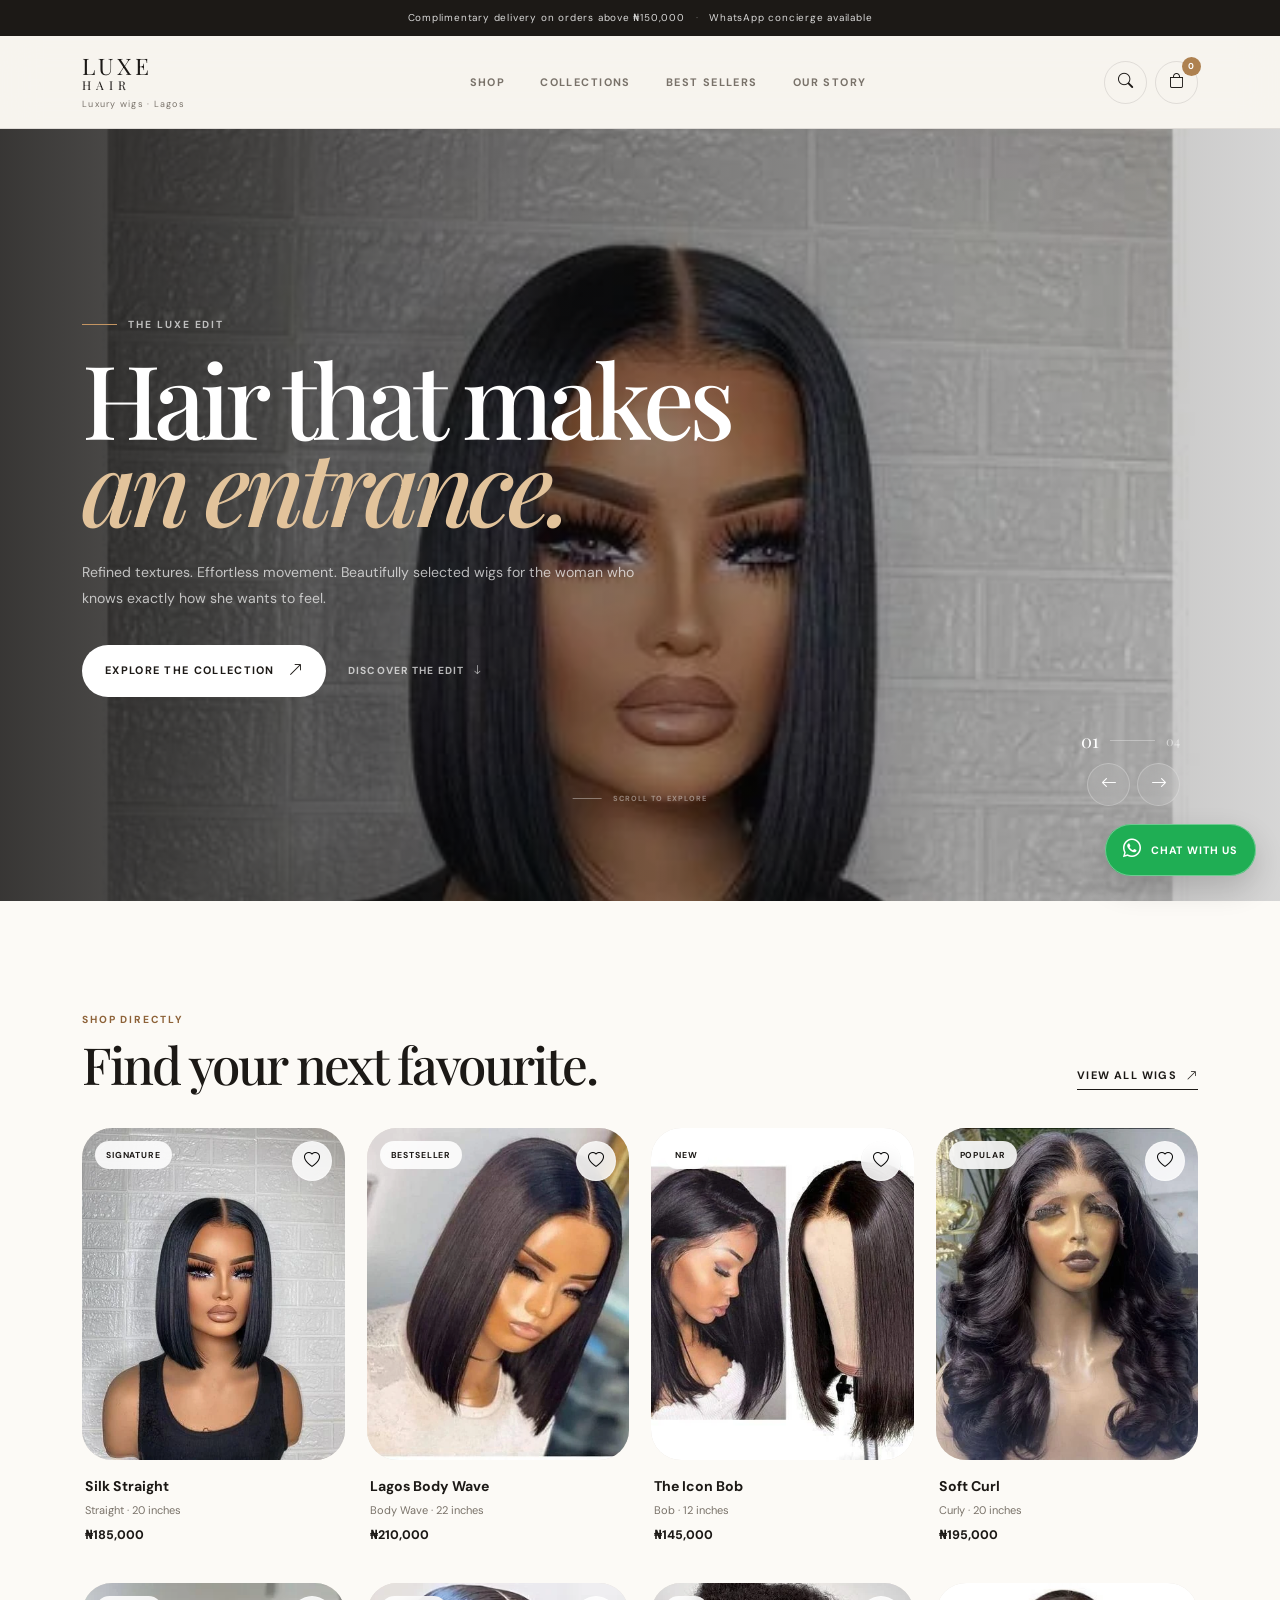
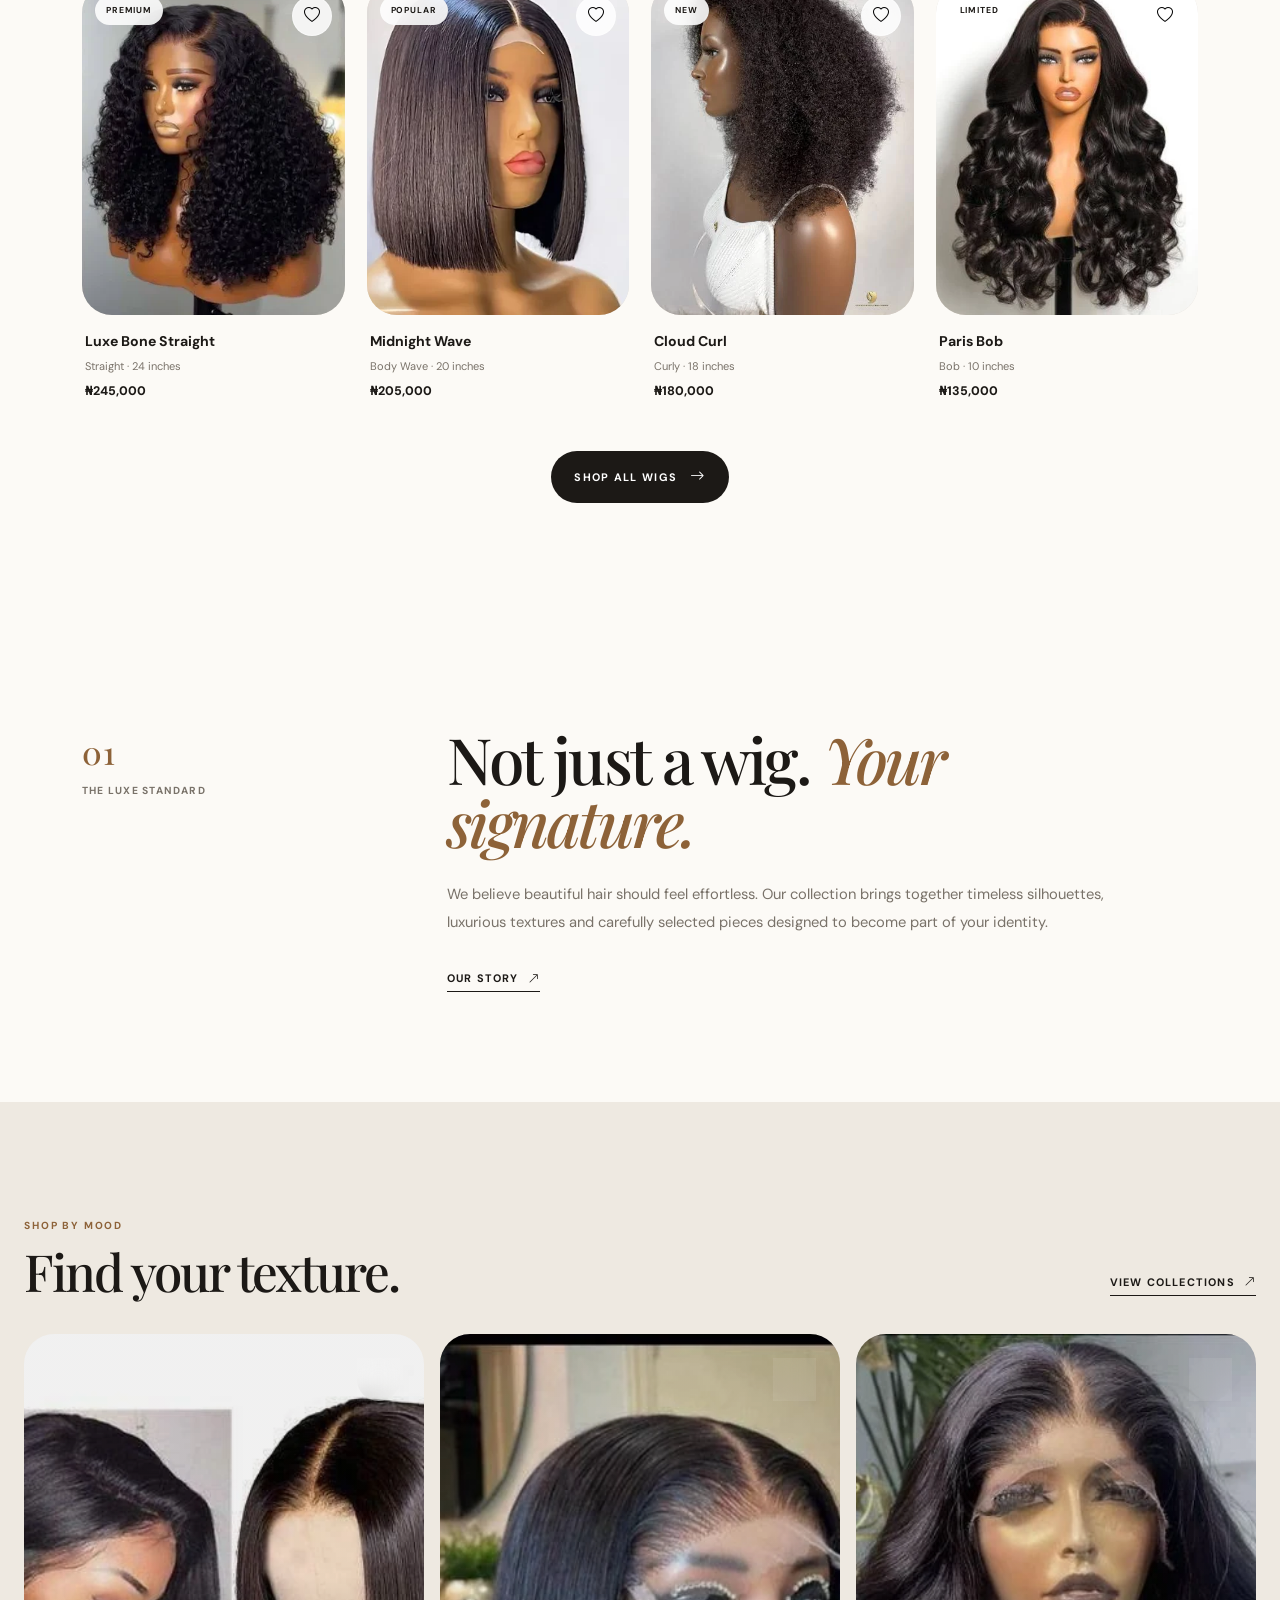
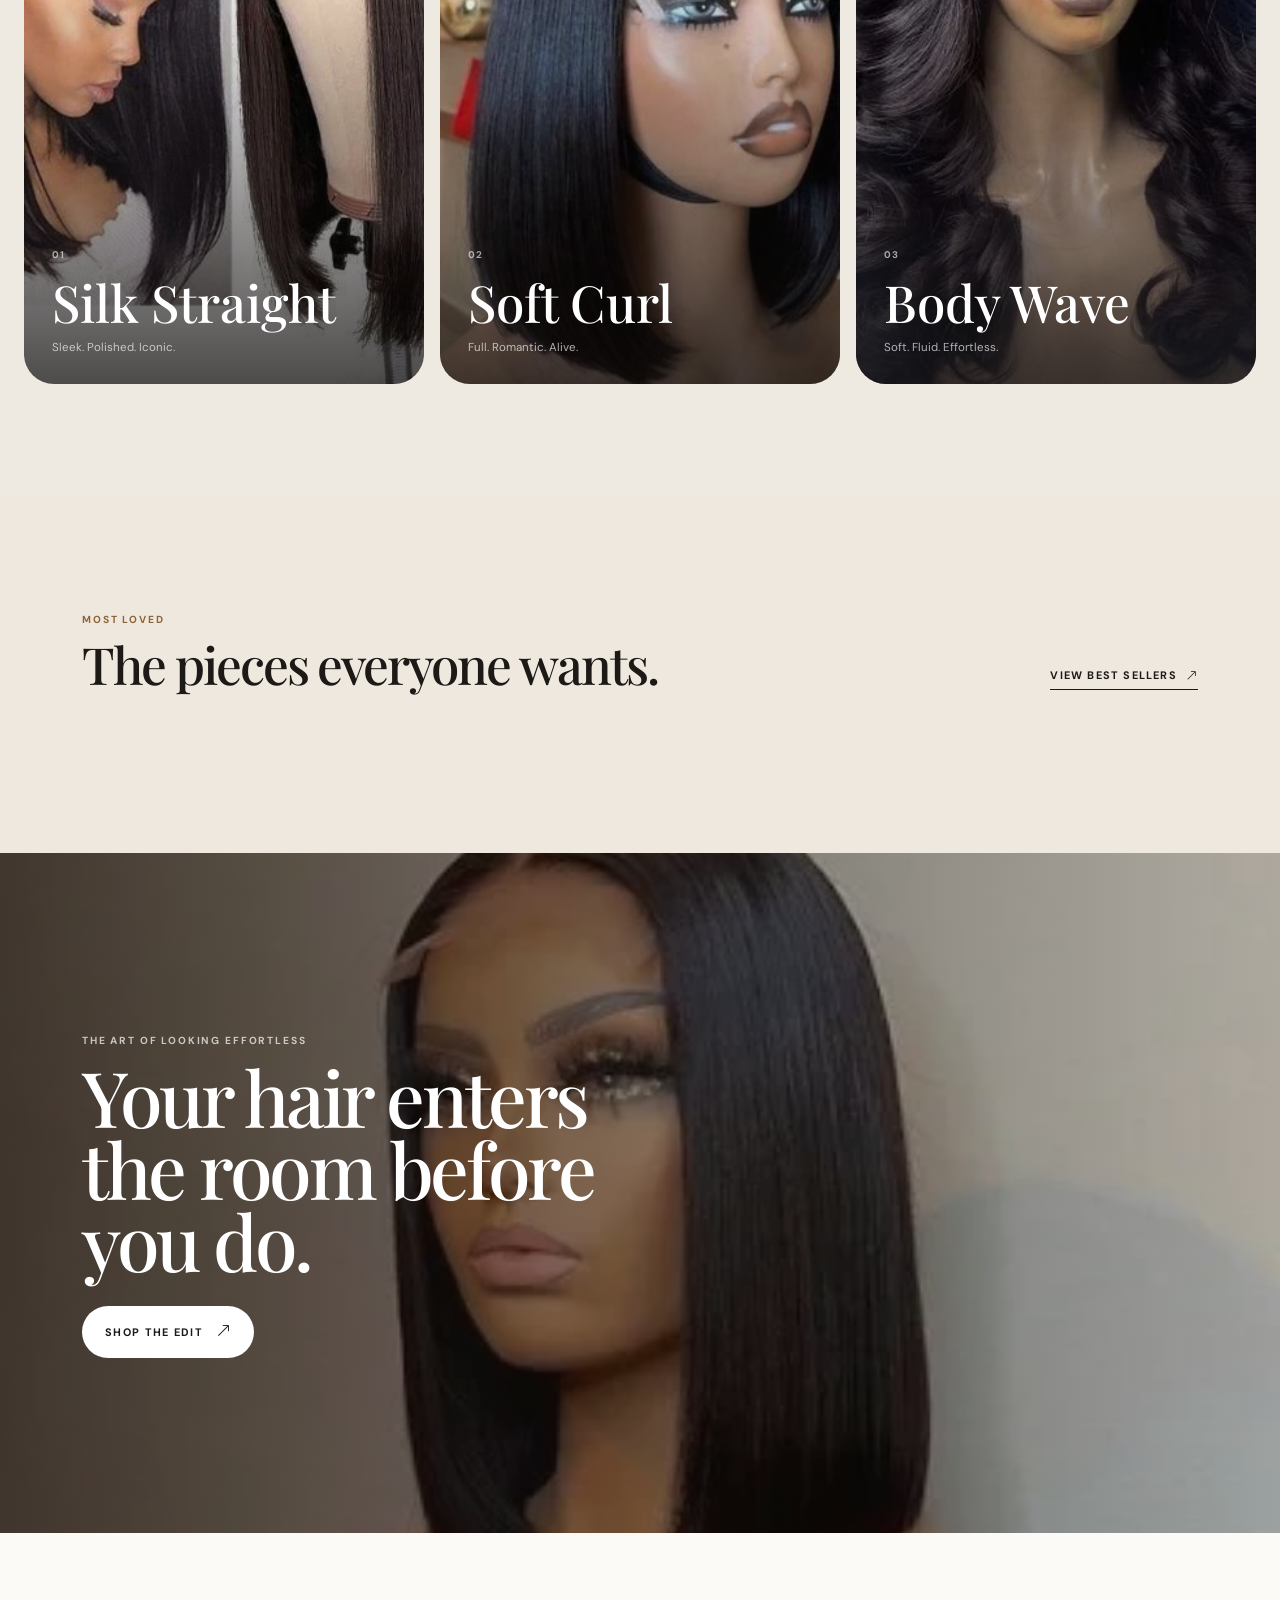
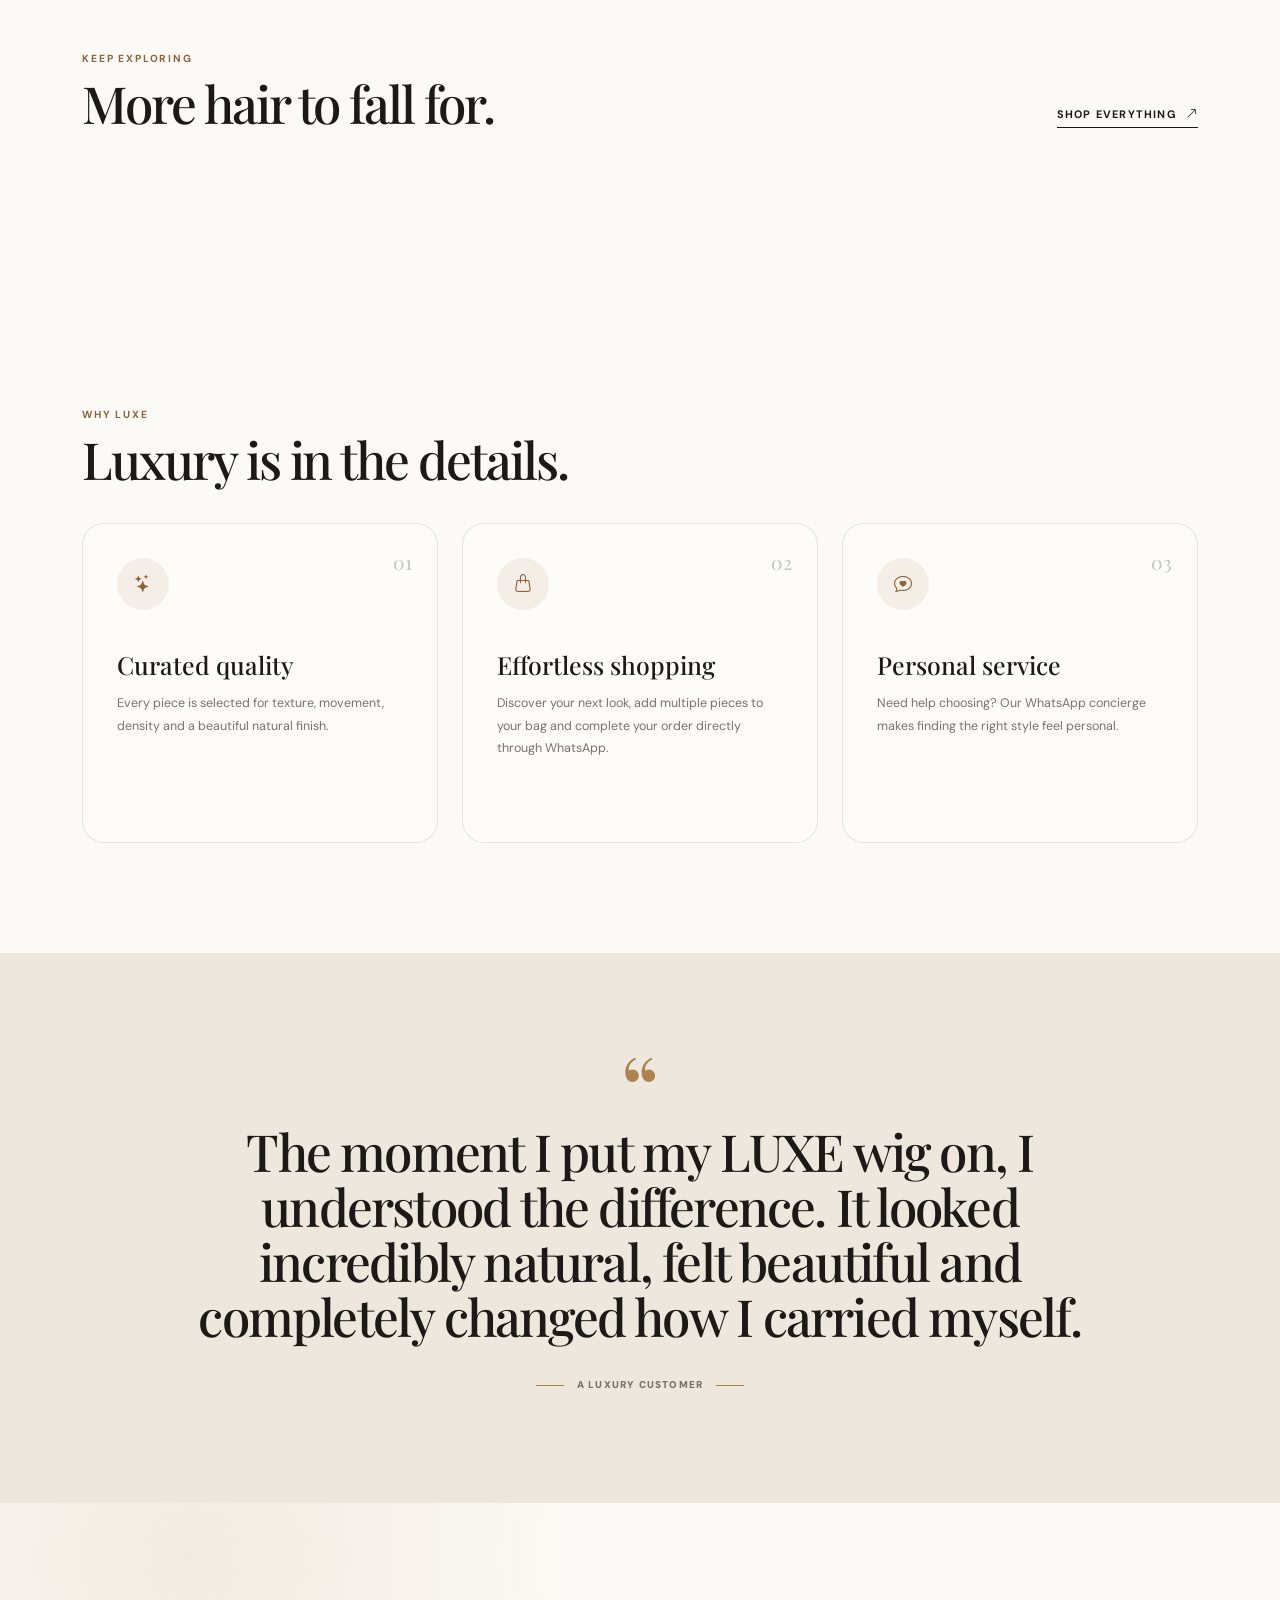
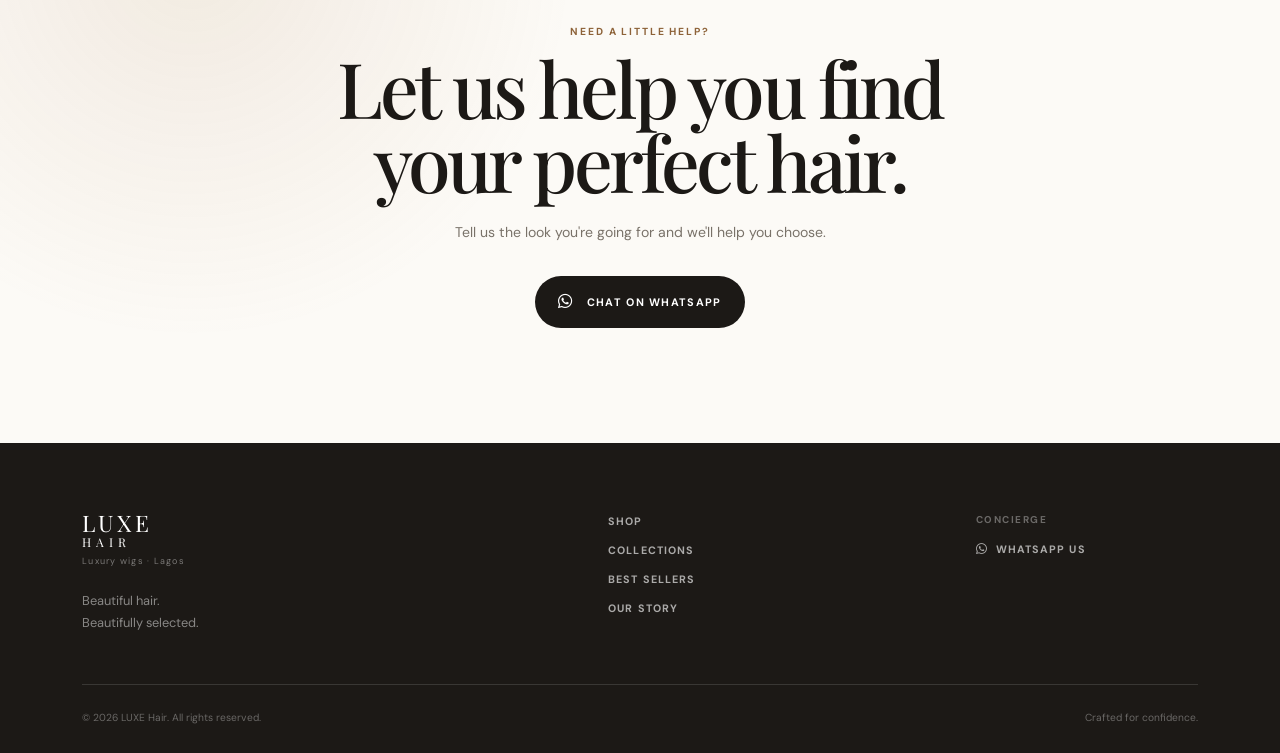
==== commit 863f404d: "Improved on website design" ====
--- a/index.html
+++ b/index.html
@@ -1,1436 +1,792 @@
 <!doctype html>
 <html lang="en">
-
-<head>
-
-    <meta charset="UTF-8">
+  <head>
+    <meta charset="UTF-8" />
+
+    <meta name="viewport" content="width=device-width, initial-scale=1.0" />
 
     <meta
-        name="viewport"
-        content="width=device-width, initial-scale=1.0"
+      name="description"
+      content="LUXE Hair — premium wigs and luxury hair curated for effortless confidence."
+    />
+
+    <meta name="theme-color" content="#f7f4ef" />
+
+    <title>LUXE Hair — Luxury Wigs</title>
+
+    <!-- =====================================================
+         FONTS
+    ====================================================== -->
+
+    <link rel="preconnect" href="https://fonts.googleapis.com" />
+
+    <link rel="preconnect" href="https://fonts.gstatic.com" crossorigin />
+
+    <link
+      href="https://fonts.googleapis.com/css2?family=DM+Sans:wght@400;500;600;700&family=Playfair+Display:ital,wght@0,500;0,600;0,700;1,500;1,600&display=swap"
+      rel="stylesheet"
+    />
+
+    <!-- =====================================================
+         BOOTSTRAP
+    ====================================================== -->
+
+    <link
+      href="https://cdn.jsdelivr.net/npm/bootstrap@5.3.3/dist/css/bootstrap.min.css"
+      rel="stylesheet"
+    />
+
+    <!-- =====================================================
+         BOOTSTRAP ICONS
+    ====================================================== -->
+
+    <link
+      href="https://cdn.jsdelivr.net/npm/bootstrap-icons@1.11.3/font/bootstrap-icons.min.css"
+      rel="stylesheet"
+    />
+
+    <!-- =====================================================
+         MAIN CSS
+    ====================================================== -->
+
+    <link rel="stylesheet" href="css/style.css" />
+  </head>
+
+  <body class="home-page">
+    <!-- =====================================================
+         ANNOUNCEMENT BAR
+    ====================================================== -->
+
+    <div class="home-announcement">
+      <div class="container">
+        <p class="home-announcement__text">
+          Complimentary delivery on orders above ₦150,000
+
+          <span class="home-announcement__separator"> · </span>
+
+          WhatsApp concierge available
+        </p>
+      </div>
+    </div>
+
+    <!-- =====================================================
+         NAVBAR
+    ====================================================== -->
+
+    <header class="site-header">
+      <div class="container">
+        <nav class="site-navbar navbar navbar-expand-lg">
+          <!-- BRAND -->
+
+          <a href="index.html" class="site-brand" aria-label="LUXE Hair Home">
+            <span class="site-brand__main"> LUXE </span>
+
+            <span class="site-brand__sub"> HAIR </span>
+
+            <small class="site-brand__caption"> Luxury wigs · Lagos </small>
+          </a>
+
+          <!-- MOBILE MENU -->
+
+          <button
+            class="site-navbar__toggle navbar-toggler"
+            type="button"
+            data-bs-toggle="collapse"
+            data-bs-target="#siteMainNavigation"
+            aria-controls="siteMainNavigation"
+            aria-expanded="false"
+            aria-label="Open navigation"
+          >
+            <i class="bi bi-list"></i>
+          </button>
+
+          <!-- NAVIGATION -->
+
+          <div class="collapse navbar-collapse" id="siteMainNavigation">
+            <ul class="site-navbar__links navbar-nav mx-auto">
+              <li class="nav-item">
+                <a href="shop.html" class="site-navbar__link"> Shop </a>
+              </li>
+
+              <li class="nav-item">
+                <a href="collections.html" class="site-navbar__link">
+                  Collections
+                </a>
+              </li>
+
+              <li class="nav-item">
+                <a href="best-sellers.html" class="site-navbar__link">
+                  Best Sellers
+                </a>
+              </li>
+
+              <li class="nav-item">
+                <a href="story.html" class="site-navbar__link"> Our Story </a>
+              </li>
+            </ul>
+
+            <!-- NAV ACTIONS -->
+
+            <div class="site-navbar__actions">
+              <button
+                type="button"
+                class="site-navbar__icon"
+                id="homeSearchTrigger"
+                aria-label="Search"
+              >
+                <i class="bi bi-search"></i>
+              </button>
+
+              <button
+                type="button"
+                class="site-navbar__icon"
+                data-bs-toggle="offcanvas"
+                data-bs-target="#siteCartDrawer"
+                aria-controls="siteCartDrawer"
+                aria-label="Open shopping bag"
+              >
+                <i class="bi bi-bag"></i>
+
+                <span class="site-navbar__cart-count" id="siteCartCount">
+                  0
+                </span>
+              </button>
+            </div>
+          </div>
+        </nav>
+      </div>
+    </header>
+
+    <!-- =====================================================
+         MAIN
+    ====================================================== -->
+
+    <main>
+      <!-- =================================================
+             HERO SLIDER
+        ================================================== -->
+
+      <section class="home-hero-slider">
+        <div class="home-hero-slider__background">
+          <!-- IMAGE IS CONTROLLED BY script.js -->
+
+          <div class="home-hero-slider__slide-image" id="homeHeroImage"></div>
+
+          <div class="home-hero-slider__overlay"></div>
+        </div>
+
+        <div class="container position-relative">
+          <!-- HERO CONTENT -->
+
+          <div class="home-hero-slider__content" id="homeHeroContent">
+            <div class="home-hero-slider__eyebrow" id="homeHeroEyebrow">
+              THE LUXE EDIT
+            </div>
+
+            <h1 class="home-hero-slider__title" id="homeHeroTitle">
+              Hair that makes
+              <em>an entrance.</em>
+            </h1>
+
+            <p class="home-hero-slider__description" id="homeHeroDescription">
+              Refined textures. Effortless movement. Beautifully selected wigs
+              for the woman who knows exactly how she wants to feel.
+            </p>
+
+            <div class="home-hero-slider__actions">
+              <a href="shop.html" class="home-button home-button--light">
+                Explore the collection
+
+                <i class="bi bi-arrow-up-right"></i>
+              </a>
+
+              <a href="#homeFeatured" class="home-hero-slider__text-link">
+                Discover the edit
+
+                <i class="bi bi-arrow-down"></i>
+              </a>
+            </div>
+          </div>
+
+          <!-- COUNTER -->
+
+          <div class="home-hero-slider__counter">
+            <span id="homeHeroCurrent"> 01 </span>
+
+            <span class="home-hero-slider__counter-line"></span>
+
+            <span id="homeHeroTotal"> 04 </span>
+          </div>
+
+          <!-- CONTROLS -->
+
+          <div class="home-hero-slider__controls">
+            <button type="button" id="homeHeroPrev" aria-label="Previous slide">
+              <i class="bi bi-arrow-left"></i>
+            </button>
+
+            <button type="button" id="homeHeroNext" aria-label="Next slide">
+              <i class="bi bi-arrow-right"></i>
+            </button>
+          </div>
+
+          <!-- SCROLL -->
+
+          <div class="home-hero-slider__scroll">
+            <span></span>
+
+            <small> Scroll to explore </small>
+          </div>
+        </div>
+      </section>
+      <!-- =================================================
+     QUICK SHOP
+================================================== -->
+
+      <section class="home-quick-shop">
+        <div class="container">
+          <div class="home-section-heading" data-reveal>
+            <div>
+              <span class="home-kicker"> SHOP DIRECTLY </span>
+
+              <h2 class="home-section-title">Find your next favourite.</h2>
+            </div>
+
+            <a href="shop.html" class="home-arrow-link">
+              View all wigs
+
+              <i class="bi bi-arrow-up-right"></i>
+            </a>
+          </div>
+
+          <!--
+            Products are inserted here
+            automatically from SITE_PRODUCTS.
+        -->
+
+          <div class="home-product-grid" id="homeProductGrid"></div>
+
+          <div class="home-quick-shop__bottom" data-reveal>
+            <a href="shop.html" class="home-button home-button--dark">
+              Shop all wigs
+
+              <i class="bi bi-arrow-right"></i>
+            </a>
+          </div>
+        </div>
+      </section>
+
+      <!-- =================================================
+             INTRO
+        ================================================== -->
+
+      <section class="home-intro home-section">
+        <div class="container">
+          <div class="home-intro__grid" data-reveal>
+            <div class="home-intro__label">
+              <span> 01 </span>
+
+              <span> The LUXE standard </span>
+            </div>
+
+            <div class="home-intro__copy">
+              <h2 class="home-display">
+                Not just a wig.
+                <em>Your signature.</em>
+              </h2>
+
+              <p>
+                We believe beautiful hair should feel effortless. Our collection
+                brings together timeless silhouettes, luxurious textures and
+                carefully selected pieces designed to become part of your
+                identity.
+              </p>
+
+              <a href="story.html" class="home-arrow-link">
+                Our story
+
+                <i class="bi bi-arrow-up-right"></i>
+              </a>
+            </div>
+          </div>
+        </div>
+      </section>
+
+      <!-- =================================================
+             CATEGORIES
+        ================================================== -->
+
+      <section class="home-categories">
+        <div class="container-fluid px-lg-4">
+          <div class="home-section-heading" data-reveal>
+            <div>
+              <span class="home-kicker"> SHOP BY MOOD </span>
+
+              <h2 class="home-section-title">Find your texture.</h2>
+            </div>
+
+            <a href="collections.html" class="home-arrow-link">
+              View collections
+
+              <i class="bi bi-arrow-up-right"></i>
+            </a>
+          </div>
+
+          <div class="row g-3">
+            <!-- STRAIGHT -->
+
+            <div class="col-lg-4" data-reveal>
+              <a href="shop.html?style=straight" class="home-category-card">
+                <div class="home-category-card__image">
+                  <img
+                    src="images/hair-five.webp"
+                    alt="Straight hair collection"
+                    loading="lazy"
+                  />
+                </div>
+
+                <div class="home-category-card__overlay"></div>
+
+                <div class="home-category-card__content">
+                  <span> 01 </span>
+
+                  <h3>Silk Straight</h3>
+
+                  <p>Sleek. Polished. Iconic.</p>
+                </div>
+
+                <div class="home-category-card__arrow">
+                  <i class="bi bi-arrow-up-right"></i>
+                </div>
+              </a>
+            </div>
+
+            <!-- CURLY -->
+
+            <div class="col-lg-4" data-reveal data-reveal-delay="100">
+              <a href="shop.html?style=curly" class="home-category-card">
+                <div class="home-category-card__image">
+                  <img
+                    src="images/hair-six.webp"
+                    alt="Curly hair collection"
+                    loading="lazy"
+                  />
+                </div>
+
+                <div class="home-category-card__overlay"></div>
+
+                <div class="home-category-card__content">
+                  <span> 02 </span>
+
+                  <h3>Soft Curl</h3>
+
+                  <p>Full. Romantic. Alive.</p>
+                </div>
+
+                <div class="home-category-card__arrow">
+                  <i class="bi bi-arrow-up-right"></i>
+                </div>
+              </a>
+            </div>
+
+            <!-- BODY WAVE -->
+
+            <div class="col-lg-4" data-reveal data-reveal-delay="200">
+              <a href="shop.html?style=body-wave" class="home-category-card">
+                <div class="home-category-card__image">
+                  <img
+                    src="images/hair-seven.webp"
+                    alt="Body wave collection"
+                    loading="lazy"
+                  />
+                </div>
+
+                <div class="home-category-card__overlay"></div>
+
+                <div class="home-category-card__content">
+                  <span> 03 </span>
+
+                  <h3>Body Wave</h3>
+
+                  <p>Soft. Fluid. Effortless.</p>
+                </div>
+
+                <div class="home-category-card__arrow">
+                  <i class="bi bi-arrow-up-right"></i>
+                </div>
+              </a>
+            </div>
+          </div>
+        </div>
+      </section>
+
+      <!-- =================================================
+             MOST LOVED
+        ================================================== -->
+
+      <section class="home-signature" id="homeFeatured">
+        <div class="container">
+          <div class="home-section-heading" data-reveal>
+            <div>
+              <span class="home-kicker"> MOST LOVED </span>
+
+              <h2 class="home-section-title">The pieces everyone wants.</h2>
+            </div>
+
+            <a href="best-sellers.html" class="home-arrow-link">
+              View best sellers
+
+              <i class="bi bi-arrow-up-right"></i>
+            </a>
+          </div>
+
+          <!--
+                    These four cards rotate automatically
+                    using the shared JavaScript.
+                -->
+
+          <div class="home-signature__grid" id="homeSignatureGrid"></div>
+        </div>
+      </section>
+
+      <!-- =================================================
+             EDITORIAL
+        ================================================== -->
+
+      <section class="home-editorial">
+        <div class="home-editorial__image">
+          <img
+            src="images/hair-39.webp"
+            alt="Luxury hair editorial"
+            loading="lazy"
+          />
+        </div>
+
+        <div class="home-editorial__overlay"></div>
+
+        <div class="container">
+          <div class="home-editorial__content" data-reveal>
+            <span class="home-kicker home-kicker--light">
+              THE ART OF LOOKING EFFORTLESS
+            </span>
+
+            <h2>Your hair enters the room before you do.</h2>
+
+            <a href="shop.html" class="home-button home-button--light">
+              Shop the edit
+
+              <i class="bi bi-arrow-up-right"></i>
+            </a>
+          </div>
+        </div>
+      </section>
+
+      <!-- =================================================
+             MORE HAIR
+        ================================================== -->
+
+      <section class="home-explore">
+        <div class="container">
+          <div class="home-section-heading" data-reveal>
+            <div>
+              <span class="home-kicker"> KEEP EXPLORING </span>
+
+              <h2 class="home-section-title">More hair to fall for.</h2>
+            </div>
+
+            <a href="shop.html" class="home-arrow-link">
+              Shop everything
+
+              <i class="bi bi-arrow-up-right"></i>
+            </a>
+          </div>
+
+          <div class="home-explore__grid" id="homeExploreGrid"></div>
+        </div>
+      </section>
+
+      <!-- =================================================
+             WHY LUXE
+        ================================================== -->
+
+      <section class="home-values home-section">
+        <div class="container">
+          <div class="home-section-heading" data-reveal>
+            <div>
+              <span class="home-kicker"> WHY LUXE </span>
+
+              <h2 class="home-section-title">Luxury is in the details.</h2>
+            </div>
+          </div>
+
+          <div class="row g-4">
+            <div class="col-md-4" data-reveal>
+              <article class="home-value">
+                <span class="home-value__number"> 01 </span>
+
+                <div class="home-value__icon">
+                  <i class="bi bi-stars"></i>
+                </div>
+
+                <h3>Curated quality</h3>
+
+                <p>
+                  Every piece is selected for texture, movement, density and a
+                  beautiful natural finish.
+                </p>
+              </article>
+            </div>
+
+            <div class="col-md-4" data-reveal data-reveal-delay="100">
+              <article class="home-value">
+                <span class="home-value__number"> 02 </span>
+
+                <div class="home-value__icon">
+                  <i class="bi bi-handbag"></i>
+                </div>
+
+                <h3>Effortless shopping</h3>
+
+                <p>
+                  Discover your next look, add multiple pieces to your bag and
+                  complete your order directly through WhatsApp.
+                </p>
+              </article>
+            </div>
+
+            <div class="col-md-4" data-reveal data-reveal-delay="200">
+              <article class="home-value">
+                <span class="home-value__number"> 03 </span>
+
+                <div class="home-value__icon">
+                  <i class="bi bi-chat-heart"></i>
+                </div>
+
+                <h3>Personal service</h3>
+
+                <p>
+                  Need help choosing? Our WhatsApp concierge makes finding the
+                  right style feel personal.
+                </p>
+              </article>
+            </div>
+          </div>
+        </div>
+      </section>
+
+      <!-- =================================================
+             TESTIMONIAL
+        ================================================== -->
+
+      <section class="home-testimonial home-section">
+        <div class="container">
+          <div class="home-testimonial__box" data-reveal>
+            <span class="home-testimonial__quote"> “ </span>
+
+            <blockquote>
+              The moment I put my LUXE wig on, I understood the difference. It
+              looked incredibly natural, felt beautiful and completely changed
+              how I carried myself.
+            </blockquote>
+
+            <div class="home-testimonial__author">
+              <span></span>
+
+              <strong> A luxury customer </strong>
+
+              <span></span>
+            </div>
+          </div>
+        </div>
+      </section>
+
+      <!-- =================================================
+             CTA
+        ================================================== -->
+
+      <section class="home-cta">
+        <div class="container">
+          <div class="home-cta__content" data-reveal>
+            <span class="home-kicker"> NEED A LITTLE HELP? </span>
+
+            <h2>Let us help you find your perfect hair.</h2>
+
+            <p>Tell us the look you're going for and we'll help you choose.</p>
+
+            <a
+              href="https://wa.me/2348000000000"
+              target="_blank"
+              rel="noopener noreferrer"
+              class="home-button home-button--dark"
+            >
+              <i class="bi bi-whatsapp"></i>
+
+              Chat on WhatsApp
+            </a>
+          </div>
+        </div>
+      </section>
+    </main>
+
+    <!-- =====================================================
+         FOOTER
+    ====================================================== -->
+
+    <footer class="site-footer">
+      <div class="container">
+        <div class="site-footer__top">
+          <div class="site-footer__brand">
+            <a href="index.html" class="site-brand site-brand--footer">
+              <span class="site-brand__main"> LUXE </span>
+
+              <span class="site-brand__sub"> HAIR </span>
+
+              <small class="site-brand__caption"> Luxury wigs · Lagos </small>
+            </a>
+
+            <p>
+              Beautiful hair.<br />
+              Beautifully selected.
+            </p>
+          </div>
+
+          <div class="site-footer__links">
+            <a href="shop.html"> Shop </a>
+
+            <a href="collections.html"> Collections </a>
+
+            <a href="best-sellers.html"> Best Sellers </a>
+
+            <a href="story.html"> Our Story </a>
+          </div>
+
+          <div class="site-footer__contact">
+            <span> Concierge </span>
+
+            <a
+              href="https://wa.me/2348000000000"
+              target="_blank"
+              rel="noopener noreferrer"
+            >
+              <i class="bi bi-whatsapp"></i>
+
+              WhatsApp us
+            </a>
+          </div>
+        </div>
+
+        <div class="site-footer__bottom">
+          <span> © 2026 LUXE Hair. All rights reserved. </span>
+
+          <span> Crafted for confidence. </span>
+        </div>
+      </div>
+    </footer>
+
+    <!-- =====================================================
+         SHARED CART
+    ====================================================== -->
+
+    <div
+      class="offcanvas offcanvas-end site-cart"
+      tabindex="-1"
+      id="siteCartDrawer"
+      aria-labelledby="siteCartTitle"
     >
-
-    <meta
-        name="description"
-        content="LUXE Hair — premium wigs and luxury hair curated for effortless confidence."
+      <div class="site-cart__header">
+        <div>
+          <span class="site-cart__eyebrow"> YOUR SELECTION </span>
+
+          <h2 id="siteCartTitle">Shopping Bag</h2>
+        </div>
+
+        <button
+          type="button"
+          class="site-cart__close"
+          data-bs-dismiss="offcanvas"
+          aria-label="Close shopping bag"
+        >
+          <i class="bi bi-x-lg"></i>
+        </button>
+      </div>
+
+      <div class="site-cart__body">
+        <div id="siteCartEmpty" class="site-cart__empty">
+          <div class="site-cart__empty-icon">
+            <i class="bi bi-bag"></i>
+          </div>
+
+          <h3>Your bag is empty</h3>
+
+          <p>Add something beautiful to your selection.</p>
+
+          <a
+            href="shop.html"
+            class="home-button home-button--dark"
+            data-bs-dismiss="offcanvas"
+          >
+            Explore the shop
+          </a>
+        </div>
+
+        <div id="siteCartItems" class="site-cart__items"></div>
+      </div>
+
+      <div id="siteCartFooter" class="site-cart__footer"></div>
+    </div>
+
+    <!-- =====================================================
+         QUICK VIEW
+    ====================================================== -->
+
+    <div
+      class="modal fade"
+      id="homeQuickViewModal"
+      tabindex="-1"
+      aria-hidden="true"
     >
-
-    <meta
-        name="theme-color"
-        content="#f7f4ef"
+      <div class="modal-dialog modal-dialog-centered modal-xl">
+        <div class="modal-content home-quick-view">
+          <button
+            type="button"
+            class="home-quick-view__close"
+            data-bs-dismiss="modal"
+            aria-label="Close product view"
+          >
+            <i class="bi bi-x-lg"></i>
+          </button>
+
+          <div id="homeQuickViewContent" class="home-quick-view__content"></div>
+        </div>
+      </div>
+    </div>
+
+    <!-- =====================================================
+         FLOATING WHATSAPP
+    ====================================================== -->
+
+    <a
+      href="https://wa.me/2348000000000"
+      class="site-whatsapp-float"
+      target="_blank"
+      rel="noopener noreferrer"
+      aria-label="Chat with us on WhatsApp"
     >
-
-    <title>LUXE Hair — Luxury Wigs</title>
-
-
-    <!-- =====================================================
-         GOOGLE FONTS
-    ====================================================== -->
-
-    <link
-        rel="preconnect"
-        href="https://fonts.googleapis.com"
-    >
-
-    <link
-        rel="preconnect"
-        href="https://fonts.gstatic.com"
-        crossorigin
-    >
-
-    <link
-        href="https://fonts.googleapis.com/css2?family=DM+Sans:wght@400;500;600;700&family=Playfair+Display:ital,wght@0,500;0,600;0,700;1,500;1,600&display=swap"
-        rel="stylesheet"
-    >
-
-
-    <!-- =====================================================
-         BOOTSTRAP
-    ====================================================== -->
-
-    <link
-        href="https://cdn.jsdelivr.net/npm/bootstrap@5.3.3/dist/css/bootstrap.min.css"
-        rel="stylesheet"
-    >
-
-
-    <!-- =====================================================
-         BOOTSTRAP ICONS
-    ====================================================== -->
-
-    <link
-        href="https://cdn.jsdelivr.net/npm/bootstrap-icons@1.11.3/font/bootstrap-icons.min.css"
-        rel="stylesheet"
-    >
-
-
-    <!-- =====================================================
-         MAIN CSS
-    ====================================================== -->
-
-    <link
-        rel="stylesheet"
-        href="css/style.css"
-    >
-
-</head>
-
-
-<body class="home-page">
-
-
-    <!-- =====================================================
-         ANNOUNCEMENT BAR
-    ====================================================== -->
-
-    <div class="home-announcement">
-
-        <div class="container">
-
-            <p class="home-announcement__text">
-
-                Complimentary delivery on orders above ₦150,000
-
-                <span class="home-announcement__separator">
-                    ·
-                </span>
-
-                WhatsApp concierge available
-
-            </p>
-
-        </div>
-
-    </div>
-
-
-
-    <!-- =====================================================
-         NAVBAR
-    ====================================================== -->
-
-    <header class="site-header">
-
-        <div class="container">
-
-            <nav class="site-navbar navbar navbar-expand-lg">
-
-
-                <!-- BRAND -->
-
-                <a
-                    href="index.html"
-                    class="site-brand"
-                    aria-label="LUXE Hair Home"
-                >
-
-                    <span class="site-brand__main">
-                        LUXE
-                    </span>
-
-                    <span class="site-brand__sub">
-                        HAIR
-                    </span>
-
-                    <small class="site-brand__caption">
-                        Luxury wigs · Lagos
-                    </small>
-
-                </a>
-
-
-                <!-- MOBILE MENU -->
-
-                <button
-                    class="site-navbar__toggle navbar-toggler"
-                    type="button"
-                    data-bs-toggle="collapse"
-                    data-bs-target="#siteMainNavigation"
-                    aria-controls="siteMainNavigation"
-                    aria-expanded="false"
-                    aria-label="Open navigation"
-                >
-
-                    <i class="bi bi-list"></i>
-
-                </button>
-
-
-                <!-- NAVIGATION -->
-
-                <div
-                    class="collapse navbar-collapse"
-                    id="siteMainNavigation"
-                >
-
-                    <ul class="site-navbar__links navbar-nav mx-auto">
-
-
-                        <li class="nav-item">
-
-                            <a
-                                href="shop.html"
-                                class="site-navbar__link"
-                            >
-
-                                Shop
-
-                            </a>
-
-                        </li>
-
-
-                        <li class="nav-item">
-
-                            <a
-                                href="collections.html"
-                                class="site-navbar__link"
-                            >
-
-                                Collections
-
-                            </a>
-
-                        </li>
-
-
-                        <li class="nav-item">
-
-                            <a
-                                href="best-sellers.html"
-                                class="site-navbar__link"
-                            >
-
-                                Best Sellers
-
-                            </a>
-
-                        </li>
-
-
-                        <li class="nav-item">
-
-                            <a
-                                href="story.html"
-                                class="site-navbar__link"
-                            >
-
-                                Our Story
-
-                            </a>
-
-                        </li>
-
-
-                    </ul>
-
-
-                    <!-- NAV ACTIONS -->
-
-                    <div class="site-navbar__actions">
-
-
-                        <button
-                            type="button"
-                            class="site-navbar__icon"
-                            id="homeSearchTrigger"
-                            aria-label="Search"
-                        >
-
-                            <i class="bi bi-search"></i>
-
-                        </button>
-
-
-                        <button
-                            type="button"
-                            class="site-navbar__icon"
-                            data-bs-toggle="offcanvas"
-                            data-bs-target="#siteCartDrawer"
-                            aria-label="Open shopping bag"
-                        >
-
-                            <i class="bi bi-bag"></i>
-
-                            <span
-                                class="site-navbar__cart-count"
-                                id="siteCartCount"
-                            >
-                                0
-                            </span>
-
-                        </button>
-
-
-                    </div>
-
-                </div>
-
-            </nav>
-
-        </div>
-
-    </header>
-
-
-
-    <!-- =====================================================
-         MAIN
-    ====================================================== -->
-
-    <main>
-
-
-        <!-- =================================================
-             HERO SLIDER
-        ================================================== -->
-
-        <section class="home-hero-slider">
-
-
-            <!-- BACKGROUND -->
-
-            <div class="home-hero-slider__background">
-
-                <div
-                    class="home-hero-slider__slide-image"
-                    id="homeHeroImage"
-                ></div>
-
-                <div class="home-hero-slider__overlay"></div>
-
-            </div>
-
-
-            <!-- HERO CONTENT -->
-
-            <div class="container">
-
-                <div class="home-hero-slider__content">
-
-
-                    <div
-                        class="home-hero-slider__eyebrow"
-                        id="homeHeroEyebrow"
-                    >
-
-                        THE LUXE EDIT
-
-                    </div>
-
-
-                    <h1
-                        class="home-hero-slider__title"
-                        id="homeHeroTitle"
-                    >
-
-                        Hair that makes
-                        <em>an entrance.</em>
-
-                    </h1>
-
-
-                    <p
-                        class="home-hero-slider__description"
-                        id="homeHeroDescription"
-                    >
-
-                        Refined textures. Effortless movement.
-                        Beautifully selected wigs for the woman
-                        who knows exactly how she wants to feel.
-
-                    </p>
-
-
-                    <div class="home-hero-slider__actions">
-
-
-                        <a
-                            href="shop.html"
-                            class="home-button home-button--light"
-                        >
-
-                            Explore the collection
-
-                            <i class="bi bi-arrow-up-right"></i>
-
-                        </a>
-
-
-                        <a
-                            href="#homeFeatured"
-                            class="home-hero-slider__text-link"
-                        >
-
-                            Discover the edit
-
-                            <i class="bi bi-arrow-down"></i>
-
-                        </a>
-
-
-                    </div>
-
-                </div>
-
-
-                <!-- HERO COUNTER -->
-
-                <div class="home-hero-slider__counter">
-
-                    <span id="homeHeroCurrent">
-                        01
-                    </span>
-
-                    <span class="home-hero-slider__counter-line"></span>
-
-                    <span>
-                        <span id="homeHeroTotal">
-                            04
-                        </span>
-                    </span>
-
-                </div>
-
-
-                <!-- HERO CONTROLS -->
-
-                <div class="home-hero-slider__controls">
-
-                    <button
-                        type="button"
-                        id="homeHeroPrev"
-                        aria-label="Previous slide"
-                    >
-
-                        <i class="bi bi-arrow-left"></i>
-
-                    </button>
-
-
-                    <button
-                        type="button"
-                        id="homeHeroNext"
-                        aria-label="Next slide"
-                    >
-
-                        <i class="bi bi-arrow-right"></i>
-
-                    </button>
-
-                </div>
-
-
-                <!-- HERO SCROLL -->
-
-                <div class="home-hero-slider__scroll">
-
-                    <span></span>
-
-                    <small>
-                        Scroll to explore
-                    </small>
-
-                </div>
-
-            </div>
-
-        </section>
-
-
-
-        <!-- =================================================
-             BRAND INTRO
-        ================================================== -->
-
-        <section class="home-intro home-section">
-
-            <div class="container">
-
-                <div
-                    class="home-intro__grid"
-                    data-reveal
-                >
-
-
-                    <div class="home-intro__label">
-
-                        <span>
-                            01
-                        </span>
-
-                        <span>
-                            The LUXE standard
-                        </span>
-
-                    </div>
-
-
-                    <div class="home-intro__copy">
-
-                        <h2 class="home-display">
-
-                            Not just a wig.
-                            <em>Your signature.</em>
-
-                        </h2>
-
-
-                        <p>
-
-                            We believe beautiful hair should feel effortless.
-                            Our collection brings together timeless silhouettes,
-                            luxurious textures and carefully selected pieces
-                            designed to become part of your identity.
-
-                        </p>
-
-
-                        <a
-                            href="story.html"
-                            class="home-arrow-link"
-                        >
-
-                            Our story
-
-                            <i class="bi bi-arrow-up-right"></i>
-
-                        </a>
-
-                    </div>
-
-
-                </div>
-
-            </div>
-
-        </section>
-
-
-
-        <!-- =================================================
-             COLLECTIONS
-        ================================================== -->
-
-        <section class="home-categories">
-
-            <div class="container-fluid px-lg-4">
-
-
-                <div
-                    class="home-section-heading"
-                    data-reveal
-                >
-
-                    <div>
-
-                        <span class="home-kicker">
-                            SHOP BY MOOD
-                        </span>
-
-                        <h2 class="home-section-title">
-                            Find your texture.
-                        </h2>
-
-                    </div>
-
-
-                    <a
-                        href="collections.html"
-                        class="home-arrow-link"
-                    >
-
-                        View collections
-
-                        <i class="bi bi-arrow-up-right"></i>
-
-                    </a>
-
-                </div>
-
-
-                <div class="row g-3">
-
-
-                    <!-- STRAIGHT -->
-
-                    <div
-                        class="col-lg-4"
-                        data-reveal
-                    >
-
-                        <a
-                            href="shop.html?style=straight"
-                            class="home-category-card"
-                        >
-
-                            <div class="home-category-card__image">
-
-                                <img
-                                    src="https://images.unsplash.com/photo-1522337360788-8b13dee7a37e?auto=format&fit=crop&w=1400&q=88"
-                                    alt="Straight hair collection"
-                                    loading="lazy"
-                                >
-
-                            </div>
-
-
-                            <div class="home-category-card__overlay"></div>
-
-
-                            <div class="home-category-card__content">
-
-                                <span>
-                                    01
-                                </span>
-
-                                <h3>
-                                    Silk Straight
-                                </h3>
-
-                                <p>
-                                    Sleek. Polished. Iconic.
-                                </p>
-
-                            </div>
-
-
-                            <div class="home-category-card__arrow">
-
-                                <i class="bi bi-arrow-up-right"></i>
-
-                            </div>
-
-                        </a>
-
-                    </div>
-
-
-
-                    <!-- CURLY -->
-
-                    <div
-                        class="col-lg-4"
-                        data-reveal
-                        data-reveal-delay="100"
-                    >
-
-                        <a
-                            href="shop.html?style=curly"
-                            class="home-category-card"
-                        >
-
-                            <div class="home-category-card__image">
-
-                                <img
-                                    src="https://images.unsplash.com/photo-1535585209827-a15fcdbc4c2d?auto=format&fit=crop&w=1400&q=88"
-                                    alt="Curly hair collection"
-                                    loading="lazy"
-                                >
-
-                            </div>
-
-
-                            <div class="home-category-card__overlay"></div>
-
-
-                            <div class="home-category-card__content">
-
-                                <span>
-                                    02
-                                </span>
-
-                                <h3>
-                                    Soft Curl
-                                </h3>
-
-                                <p>
-                                    Full. Romantic. Alive.
-                                </p>
-
-                            </div>
-
-
-                            <div class="home-category-card__arrow">
-
-                                <i class="bi bi-arrow-up-right"></i>
-
-                            </div>
-
-                        </a>
-
-                    </div>
-
-
-
-                    <!-- BODY WAVE -->
-
-                    <div
-                        class="col-lg-4"
-                        data-reveal
-                        data-reveal-delay="200"
-                    >
-
-                        <a
-                            href="shop.html?style=body-wave"
-                            class="home-category-card"
-                        >
-
-                            <div class="home-category-card__image">
-
-                                <img
-                                    src="https://images.unsplash.com/photo-1529139574466-a303027c1d8b?auto=format&fit=crop&w=1400&q=88"
-                                    alt="Body wave collection"
-                                    loading="lazy"
-                                >
-
-                            </div>
-
-
-                            <div class="home-category-card__overlay"></div>
-
-
-                            <div class="home-category-card__content">
-
-                                <span>
-                                    03
-                                </span>
-
-                                <h3>
-                                    Body Wave
-                                </h3>
-
-                                <p>
-                                    Soft. Fluid. Effortless.
-                                </p>
-
-                            </div>
-
-
-                            <div class="home-category-card__arrow">
-
-                                <i class="bi bi-arrow-up-right"></i>
-
-                            </div>
-
-                        </a>
-
-                    </div>
-
-
-                </div>
-
-            </div>
-
-        </section>
-
-
-
-        <!-- =================================================
-             PIECES EVERYONE WANTS
-        ================================================== -->
-
-        <section
-            class="home-signature"
-            id="homeFeatured"
-        >
-
-            <div class="container">
-
-
-                <div
-                    class="home-section-heading"
-                    data-reveal
-                >
-
-                    <div>
-
-                        <span class="home-kicker">
-                            MOST LOVED
-                        </span>
-
-                        <h2 class="home-section-title">
-                            The pieces everyone wants.
-                        </h2>
-
-                    </div>
-
-
-                    <a
-                        href="best-sellers.html"
-                        class="home-arrow-link"
-                    >
-
-                        View best sellers
-
-                        <i class="bi bi-arrow-up-right"></i>
-
-                    </a>
-
-                </div>
-
-
-
-                <!-- ROTATING PRODUCTS -->
-
-                <div
-                    class="home-signature__grid"
-                    id="homeSignatureGrid"
-                ></div>
-
-
-            </div>
-
-        </section>
-
-
-
-        <!-- =================================================
-             EDITORIAL BREAK
-        ================================================== -->
-
-        <section class="home-editorial">
-
-            <div class="home-editorial__image">
-
-                <img
-                    src="https://images.unsplash.com/photo-1488426862026-3ee34a7d66df?auto=format&fit=crop&w=1900&q=90"
-                    alt="Luxury hair editorial"
-                    loading="lazy"
-                >
-
-            </div>
-
-
-            <div class="home-editorial__overlay"></div>
-
-
-            <div class="container">
-
-                <div
-                    class="home-editorial__content"
-                    data-reveal
-                >
-
-                    <span class="home-kicker home-kicker--light">
-
-                        THE ART OF LOOKING EFFORTLESS
-
-                    </span>
-
-
-                    <h2>
-
-                        Your hair enters
-                        the room before you do.
-
-                    </h2>
-
-
-                    <a
-                        href="shop.html"
-                        class="home-button home-button--light"
-                    >
-
-                        Shop the edit
-
-                        <i class="bi bi-arrow-up-right"></i>
-
-                    </a>
-
-                </div>
-
-            </div>
-
-        </section>
-
-
-
-        <!-- =================================================
-             EXPLORE MORE HAIR
-        ================================================== -->
-
-        <section class="home-explore">
-
-            <div class="container">
-
-
-                <div
-                    class="home-section-heading"
-                    data-reveal
-                >
-
-                    <div>
-
-                        <span class="home-kicker">
-                            KEEP EXPLORING
-                        </span>
-
-                        <h2 class="home-section-title">
-                            More hair to fall for.
-                        </h2>
-
-                    </div>
-
-
-                    <a
-                        href="shop.html"
-                        class="home-arrow-link"
-                    >
-
-                        Shop everything
-
-                        <i class="bi bi-arrow-up-right"></i>
-
-                    </a>
-
-                </div>
-
-
-
-                <div
-                    class="home-explore__grid"
-                    id="homeExploreGrid"
-                ></div>
-
-
-            </div>
-
-        </section>
-
-
-
-        <!-- =================================================
-             WHY LUXE
-        ================================================== -->
-
-        <section class="home-values home-section">
-
-            <div class="container">
-
-
-                <div
-                    class="home-section-heading"
-                    data-reveal
-                >
-
-                    <div>
-
-                        <span class="home-kicker">
-                            WHY LUXE
-                        </span>
-
-                        <h2 class="home-section-title">
-                            Luxury is in the details.
-                        </h2>
-
-                    </div>
-
-                </div>
-
-
-                <div class="row g-4">
-
-
-                    <div
-                        class="col-md-4"
-                        data-reveal
-                    >
-
-                        <article class="home-value">
-
-                            <span class="home-value__number">
-                                01
-                            </span>
-
-
-                            <div class="home-value__icon">
-
-                                <i class="bi bi-stars"></i>
-
-                            </div>
-
-
-                            <h3>
-                                Curated quality
-                            </h3>
-
-
-                            <p>
-                                Every piece is selected for texture,
-                                movement, density and a beautiful
-                                natural finish.
-                            </p>
-
-                        </article>
-
-                    </div>
-
-
-
-                    <div
-                        class="col-md-4"
-                        data-reveal
-                        data-reveal-delay="100"
-                    >
-
-                        <article class="home-value">
-
-                            <span class="home-value__number">
-                                02
-                            </span>
-
-
-                            <div class="home-value__icon">
-
-                                <i class="bi bi-handbag"></i>
-
-                            </div>
-
-
-                            <h3>
-                                Effortless shopping
-                            </h3>
-
-
-                            <p>
-                                Discover your next look, add multiple
-                                pieces to your bag and complete your
-                                order directly through WhatsApp.
-                            </p>
-
-                        </article>
-
-                    </div>
-
-
-
-                    <div
-                        class="col-md-4"
-                        data-reveal
-                        data-reveal-delay="200"
-                    >
-
-                        <article class="home-value">
-
-                            <span class="home-value__number">
-                                03
-                            </span>
-
-
-                            <div class="home-value__icon">
-
-                                <i class="bi bi-chat-heart"></i>
-
-                            </div>
-
-
-                            <h3>
-                                Personal service
-                            </h3>
-
-
-                            <p>
-                                Need help choosing? Our WhatsApp
-                                concierge makes finding the right
-                                style feel personal.
-                            </p>
-
-                        </article>
-
-                    </div>
-
-
-                </div>
-
-            </div>
-
-        </section>
-
-
-
-        <!-- =================================================
-             TESTIMONIAL
-        ================================================== -->
-
-        <section class="home-testimonial home-section">
-
-            <div class="container">
-
-                <div
-                    class="home-testimonial__box"
-                    data-reveal
-                >
-
-                    <span class="home-testimonial__quote">
-                        “
-                    </span>
-
-
-                    <blockquote>
-
-                        The moment I put my LUXE wig on,
-                        I understood the difference. It looked
-                        incredibly natural, felt beautiful
-                        and completely changed how I carried myself.
-
-                    </blockquote>
-
-
-                    <div class="home-testimonial__author">
-
-                        <span></span>
-
-                        <strong>
-                            A luxury customer
-                        </strong>
-
-                        <span></span>
-
-                    </div>
-
-                </div>
-
-            </div>
-
-        </section>
-
-
-
-        <!-- =================================================
-             FINAL CTA
-        ================================================== -->
-
-        <section class="home-cta">
-
-            <div class="container">
-
-                <div
-                    class="home-cta__content"
-                    data-reveal
-                >
-
-                    <span class="home-kicker">
-                        NEED A LITTLE HELP?
-                    </span>
-
-
-                    <h2>
-                        Let us help you find
-                        your perfect hair.
-                    </h2>
-
-
-                    <p>
-                        Tell us the look you're going for
-                        and we'll help you choose.
-                    </p>
-
-
-                    <a
-                        href="https://wa.me/2348000000000"
-                        target="_blank"
-                        rel="noopener noreferrer"
-                        class="home-button home-button--dark"
-                    >
-
-                        <i class="bi bi-whatsapp"></i>
-
-                        Chat on WhatsApp
-
-                    </a>
-
-                </div>
-
-            </div>
-
-        </section>
-
-
-    </main>
-
-
-
-    <!-- =====================================================
-         FOOTER
-    ====================================================== -->
-
-    <footer class="site-footer">
-
-        <div class="container">
-
-            <div class="site-footer__top">
-
-
-                <div class="site-footer__brand">
-
-                    <a
-                        href="index.html"
-                        class="site-brand site-brand--footer"
-                    >
-
-                        <span class="site-brand__main">
-                            LUXE
-                        </span>
-
-                        <span class="site-brand__sub">
-                            HAIR
-                        </span>
-
-                        <small class="site-brand__caption">
-                            Luxury wigs · Lagos
-                        </small>
-
-                    </a>
-
-
-                    <p>
-                        Beautiful hair.<br>
-                        Beautifully selected.
-                    </p>
-
-                </div>
-
-
-
-                <div class="site-footer__links">
-
-                    <a href="shop.html">
-                        Shop
-                    </a>
-
-                    <a href="collections.html">
-                        Collections
-                    </a>
-
-                    <a href="best-sellers.html">
-                        Best Sellers
-                    </a>
-
-                    <a href="story.html">
-                        Our Story
-                    </a>
-
-                </div>
-
-
-
-                <div class="site-footer__contact">
-
-                    <span>
-                        Concierge
-                    </span>
-
-
-                    <a
-                        href="https://wa.me/2348000000000"
-                        target="_blank"
-                        rel="noopener noreferrer"
-                    >
-
-                        <i class="bi bi-whatsapp"></i>
-
-                        WhatsApp us
-
-                    </a>
-
-                </div>
-
-            </div>
-
-
-            <div class="site-footer__bottom">
-
-                <span>
-                    © 2026 LUXE Hair. All rights reserved.
-                </span>
-
-
-                <span>
-                    Crafted for confidence.
-                </span>
-
-            </div>
-
-        </div>
-
-    </footer>
-
-
-
-    <!-- =====================================================
-         SHARED CART DRAWER
-    ====================================================== -->
-
-    <div
-        class="offcanvas offcanvas-end site-cart"
-        tabindex="-1"
-        id="siteCartDrawer"
-        aria-labelledby="siteCartTitle"
-    >
-
-        <div class="site-cart__header">
-
-            <div>
-
-                <span class="site-cart__eyebrow">
-                    YOUR SELECTION
-                </span>
-
-                <h2 id="siteCartTitle">
-                    Shopping Bag
-                </h2>
-
-            </div>
-
-
-            <button
-                type="button"
-                class="site-cart__close"
-                data-bs-dismiss="offcanvas"
-                aria-label="Close shopping bag"
-            >
-
-                <i class="bi bi-x-lg"></i>
-
-            </button>
-
-        </div>
-
-
-        <div class="site-cart__body">
-
-
-            <div
-                id="siteCartEmpty"
-                class="site-cart__empty"
-            >
-
-                <div class="site-cart__empty-icon">
-
-                    <i class="bi bi-bag"></i>
-
-                </div>
-
-
-                <h3>
-                    Your bag is empty
-                </h3>
-
-
-                <p>
-                    Add something beautiful to your selection.
-                </p>
-
-
-                <a
-                    href="shop.html"
-                    class="home-button home-button--dark"
-                    data-bs-dismiss="offcanvas"
-                >
-
-                    Explore the shop
-
-                </a>
-
-            </div>
-
-
-            <div
-                id="siteCartItems"
-                class="site-cart__items"
-            ></div>
-
-        </div>
-
-
-        <div
-            id="siteCartFooter"
-            class="site-cart__footer"
-        ></div>
-
-    </div>
-
-
-
-    <!-- =====================================================
-         HOME QUICK VIEW
-    ====================================================== -->
-
-    <div
-        class="modal fade"
-        id="homeQuickViewModal"
-        tabindex="-1"
-        aria-hidden="true"
-    >
-
-        <div class="modal-dialog modal-dialog-centered modal-xl">
-
-            <div class="modal-content home-quick-view">
-
-
-                <button
-                    type="button"
-                    class="home-quick-view__close"
-                    data-bs-dismiss="modal"
-                    aria-label="Close product view"
-                >
-
-                    <i class="bi bi-x-lg"></i>
-
-                </button>
-
-
-                <div
-                    id="homeQuickViewContent"
-                    class="home-quick-view__content"
-                ></div>
-
-            </div>
-
-        </div>
-
-    </div>
-
-
-
-    <!-- =====================================================
-         FLOATING WHATSAPP
-    ====================================================== -->
-
-    <a
-        href="https://wa.me/2348000000000"
-        class="site-whatsapp-float"
-        target="_blank"
-        rel="noopener noreferrer"
-        aria-label="Chat with us on WhatsApp"
-    >
-
-        <i class="bi bi-whatsapp"></i>
-
-        <span>
-            Chat with us
-        </span>
-
+      <i class="bi bi-whatsapp"></i>
+
+      <span> Chat with us </span>
     </a>
 
-
-
-    <!-- =====================================================
-         BOOTSTRAP
-    ====================================================== -->
-
-    <script
-        src="https://cdn.jsdelivr.net/npm/bootstrap@5.3.3/dist/js/bootstrap.bundle.min.js"
-    ></script>
-
+    <!-- =====================================================
+         BOOTSTRAP JS
+    ====================================================== -->
+
+    <script src="https://cdn.jsdelivr.net/npm/bootstrap@5.3.3/dist/js/bootstrap.bundle.min.js"></script>
 
     <!-- =====================================================
          SHARED JS
     ====================================================== -->
 
     <script src="js/script.js"></script>
-
-</body>
-
-</html>+  </body>
+</html>
--- a/css/style.css
+++ b/css/style.css
@@ -2165,1593 +2165,1745 @@
    HOME PAGE — NEW PREMIUM SECTIONS
 ========================================================= */
 
-
 /* =========================================================
    HERO SLIDER
 ========================================================= */
 
 .home-hero-slider {
-    position: relative;
-
-    min-height: min(
-        820px,
-        calc(100vh - 128px)
-    );
-
-    display: flex;
-
-    align-items: center;
-
-    overflow: hidden;
-
-    background: #15120f;
-
-    color: white;
-}
-
+  position: relative;
+
+  min-height: min(820px, calc(100vh - 128px));
+
+  display: flex;
+
+  align-items: center;
+
+  overflow: hidden;
+
+  background: #15120f;
+
+  color: white;
+}
 
 /* BACKGROUND */
 
 .home-hero-slider__background {
-    position: absolute;
-
-    inset: 0;
-}
-
+  position: absolute;
+
+  inset: 0;
+}
 
 .home-hero-slider__slide-image {
-    position: absolute;
-
-    inset: 0;
-
-    background-position: center 28%;
-
-    background-size: cover;
-
-    transform: scale(1.04);
-
+  position: absolute;
+
+  inset: 0;
+
+  background-position: center 28%;
+
+  background-size: cover;
+
+  transform: scale(1.04);
+
+  opacity: 1;
+
+  transition:
+    opacity 0.8s ease,
+    transform 7s cubic-bezier(0.2, 0.7, 0.2, 1);
+}
+
+.home-hero-slider__slide-image.is-changing {
+  opacity: 0.15;
+
+  transform: scale(1.08);
+}
+
+.home-hero-slider__overlay {
+  position: absolute;
+
+  inset: 0;
+
+  background: linear-gradient(
+    90deg,
+    rgba(12, 10, 8, 0.82),
+    rgba(12, 10, 8, 0.48) 42%,
+    rgba(12, 10, 8, 0.17)
+  );
+}
+
+/* CONTENT */
+
+.home-hero-slider__content {
+  position: relative;
+
+  z-index: 5;
+
+  max-width: 790px;
+
+  padding: 105px 0 130px;
+
+  animation: homeHeroContentIn 0.8s ease both;
+}
+
+@keyframes homeHeroContentIn {
+  from {
+    opacity: 0;
+
+    transform: translateY(18px);
+  }
+
+  to {
     opacity: 1;
 
-    transition:
-        opacity .8s ease,
-        transform 7s cubic-bezier(.2,.7,.2,1);
-}
-
-
-.home-hero-slider__slide-image.is-changing {
-    opacity: .15;
-
-    transform: scale(1.08);
-}
-
-
-.home-hero-slider__overlay {
-    position: absolute;
-
-    inset: 0;
-
-    background:
-        linear-gradient(
-            90deg,
-            rgba(12,10,8,.82),
-            rgba(12,10,8,.48) 42%,
-            rgba(12,10,8,.17)
-        );
-}
-
-
-/* CONTENT */
-
-.home-hero-slider__content {
-    position: relative;
-
-    z-index: 5;
-
-    max-width: 790px;
-
-    padding: 105px 0 130px;
-
-    animation:
-        homeHeroContentIn .8s ease both;
-}
-
-
-@keyframes homeHeroContentIn {
-
-    from {
-        opacity: 0;
-
-        transform:
-            translateY(18px);
-    }
-
-    to {
-        opacity: 1;
-
-        transform:
-            translateY(0);
-    }
-
-}
-
+    transform: translateY(0);
+  }
+}
 
 .home-hero-slider__eyebrow {
-    display: inline-flex;
-
-    align-items: center;
-
-    gap: 11px;
-
-    margin-bottom: 21px;
-
-    color: rgba(255,255,255,.68);
-
-    font-size: .64rem;
-
-    font-weight: 700;
-
-    letter-spacing: .19em;
-
-    text-transform: uppercase;
-}
-
+  display: inline-flex;
+
+  align-items: center;
+
+  gap: 11px;
+
+  margin-bottom: 21px;
+
+  color: rgba(255, 255, 255, 0.68);
+
+  font-size: 0.64rem;
+
+  font-weight: 700;
+
+  letter-spacing: 0.19em;
+
+  text-transform: uppercase;
+}
 
 .home-hero-slider__eyebrow::before {
-    content: "";
-
-    width: 35px;
-    height: 1px;
-
-    background:
-        #c49562;
-}
-
+  content: "";
+
+  width: 35px;
+  height: 1px;
+
+  background: #c49562;
+}
 
 .home-hero-slider__title {
-    max-width: 850px;
-
-    margin: 0;
-
-    font-family:
-        "Playfair Display",
-        serif;
-
-    font-size:
-        clamp(
-            4rem,
-            8vw,
-            8.6rem
-        );
-
-    font-weight: 500;
-
-    line-height: .85;
-
-    letter-spacing: -.057em;
-}
-
+  max-width: 850px;
+
+  margin: 0;
+
+  font-family: "Playfair Display", serif;
+
+  font-size: clamp(4rem, 8vw, 8.6rem);
+
+  font-weight: 500;
+
+  line-height: 0.85;
+
+  letter-spacing: -0.057em;
+}
 
 .home-hero-slider__title em {
-    display: block;
-
-    color: #e2c39b;
-
-    font-weight: 500;
-}
-
+  display: block;
+
+  color: #e2c39b;
+
+  font-weight: 500;
+}
 
 .home-hero-slider__description {
-    max-width: 570px;
-
-    margin: 31px 0 0;
-
-    color: rgba(255,255,255,.69);
-
-    font-size: .88rem;
-
-    line-height: 1.85;
-}
-
+  max-width: 570px;
+
+  margin: 31px 0 0;
+
+  color: rgba(255, 255, 255, 0.69);
+
+  font-size: 0.88rem;
+
+  line-height: 1.85;
+}
 
 .home-hero-slider__actions {
-    display: flex;
-
-    align-items: center;
-
-    gap: 22px;
-
-    flex-wrap: wrap;
-
-    margin-top: 34px;
-}
-
+  display: flex;
+
+  align-items: center;
+
+  gap: 22px;
+
+  flex-wrap: wrap;
+
+  margin-top: 34px;
+}
 
 .home-hero-slider__text-link {
-    display: inline-flex;
-
-    align-items: center;
-
-    gap: 8px;
-
-    color: rgba(255,255,255,.69);
-
-    font-size: .64rem;
-
-    font-weight: 700;
-
-    letter-spacing: .11em;
-
-    text-transform: uppercase;
-
-    transition:
-        gap .3s ease,
-        color .3s ease;
-}
-
+  display: inline-flex;
+
+  align-items: center;
+
+  gap: 8px;
+
+  color: rgba(255, 255, 255, 0.69);
+
+  font-size: 0.64rem;
+
+  font-weight: 700;
+
+  letter-spacing: 0.11em;
+
+  text-transform: uppercase;
+
+  transition:
+    gap 0.3s ease,
+    color 0.3s ease;
+}
 
 .home-hero-slider__text-link:hover {
-    gap: 13px;
-
-    color: white;
-}
-
+  gap: 13px;
+
+  color: white;
+}
 
 /* COUNTER */
 
 .home-hero-slider__counter {
-    position: absolute;
-
-    z-index: 7;
-
-    right: 30px;
-
-    bottom: 72px;
-
-    display: flex;
-
-    align-items: center;
-
-    gap: 11px;
-
-    color: rgba(255,255,255,.53);
-
-    font-family:
-        "Playfair Display",
-        serif;
-
-    font-size: .8rem;
-}
-
+  position: absolute;
+
+  z-index: 7;
+
+  right: 30px;
+
+  bottom: 72px;
+
+  display: flex;
+
+  align-items: center;
+
+  gap: 11px;
+
+  color: rgba(255, 255, 255, 0.53);
+
+  font-family: "Playfair Display", serif;
+
+  font-size: 0.8rem;
+}
 
 .home-hero-slider__counter > span:first-child {
-    color: white;
-
-    font-size: 1.15rem;
-}
-
+  color: white;
+
+  font-size: 1.15rem;
+}
 
 .home-hero-slider__counter-line {
-    width: 45px;
-
-    height: 1px;
-
-    background:
-        rgba(255,255,255,.32);
-}
-
+  width: 45px;
+
+  height: 1px;
+
+  background: rgba(255, 255, 255, 0.32);
+}
 
 /* CONTROLS */
 
 .home-hero-slider__controls {
-    position: absolute;
-
-    z-index: 7;
-
-    right: 30px;
-
-    bottom: 21px;
-
-    display: flex;
-
-    gap: 7px;
-}
-
+  position: absolute;
+
+  z-index: 7;
+
+  right: 30px;
+
+  bottom: 21px;
+
+  display: flex;
+
+  gap: 7px;
+}
 
 .home-hero-slider__controls button {
-    width: 43px;
-    height: 43px;
-
-    display: grid;
-
-    place-items: center;
-
-    border: 1px solid rgba(255,255,255,.25);
-
-    border-radius: 50%;
-
-    background: rgba(255,255,255,.07);
-
-    color: white;
-
-    backdrop-filter: blur(10px);
-
-    transition:
-        background .3s ease,
-        transform .3s ease;
-}
-
+  width: 43px;
+  height: 43px;
+
+  display: grid;
+
+  place-items: center;
+
+  border: 1px solid rgba(255, 255, 255, 0.25);
+
+  border-radius: 50%;
+
+  background: rgba(255, 255, 255, 0.07);
+
+  color: white;
+
+  backdrop-filter: blur(10px);
+
+  transition:
+    background 0.3s ease,
+    transform 0.3s ease;
+}
 
 .home-hero-slider__controls button:hover {
-    background: rgba(255,255,255,.17);
-
-    transform: translateY(-2px);
-}
-
+  background: rgba(255, 255, 255, 0.17);
+
+  transform: translateY(-2px);
+}
 
 /* SCROLL */
 
 .home-hero-slider__scroll {
-    position: absolute;
-
-    z-index: 5;
-
-    left: 50%;
-
-    bottom: 23px;
-
-    display: flex;
-
-    align-items: center;
-
-    gap: 11px;
-
-    transform: translateX(-50%);
-
-    color: rgba(255,255,255,.42);
-
-    font-size: .53rem;
-
-    font-weight: 700;
-
-    letter-spacing: .13em;
-
-    text-transform: uppercase;
-}
-
+  position: absolute;
+
+  z-index: 5;
+
+  left: 50%;
+
+  bottom: 23px;
+
+  display: flex;
+
+  align-items: center;
+
+  gap: 11px;
+
+  transform: translateX(-50%);
+
+  color: rgba(255, 255, 255, 0.42);
+
+  font-size: 0.53rem;
+
+  font-weight: 700;
+
+  letter-spacing: 0.13em;
+
+  text-transform: uppercase;
+}
 
 .home-hero-slider__scroll span {
-    width: 29px;
-    height: 1px;
-
-    background:
-        rgba(255,255,255,.36);
-}
-
+  width: 29px;
+  height: 1px;
+
+  background: rgba(255, 255, 255, 0.36);
+}
 
 /* =========================================================
    SIGNATURE PRODUCTS
 ========================================================= */
 
 .home-signature {
-    padding: 112px 0 125px;
-
-    background:
-        #eee8df;
-}
-
+  padding: 112px 0 125px;
+
+  background: #eee8df;
+}
 
 .home-signature__grid {
-    display: grid;
-
-    grid-template-columns:
-        repeat(4, minmax(0,1fr));
-
-    gap: 20px;
-}
-
+  display: grid;
+
+  grid-template-columns: repeat(4, minmax(0, 1fr));
+
+  gap: 20px;
+}
 
 /* SIGNATURE CARD */
 
 .home-signature__card {
-    position: relative;
-
-    min-width: 0;
-
-    perspective: 1100px;
-}
-
+  position: relative;
+
+  min-width: 0;
+
+  perspective: 1100px;
+}
 
 .home-signature__card-inner {
-    position: relative;
-
-    transform-style: preserve-3d;
-
-    transition:
-        transform 1.15s
-        cubic-bezier(.2,.7,.2,1);
-}
-
-
-.home-signature__card.is-flipping
-.home-signature__card-inner {
-    transform:
-        rotateY(180deg);
-}
-
+  position: relative;
+
+  transform-style: preserve-3d;
+
+  transition: transform 1.15s cubic-bezier(0.2, 0.7, 0.2, 1);
+}
+
+.home-signature__card.is-flipping .home-signature__card-inner {
+  transform: rotateY(180deg);
+}
 
 /* BOTH SIDES */
 
 .home-signature__front,
 .home-signature__back {
-    position: relative;
-
-    backface-visibility: hidden;
-
-    -webkit-backface-visibility: hidden;
-
-    overflow: hidden;
-
-    border-radius:
-        var(--site-radius-large);
-}
-
+  position: relative;
+
+  backface-visibility: hidden;
+
+  -webkit-backface-visibility: hidden;
+
+  overflow: hidden;
+
+  border-radius: var(--site-radius-large);
+}
 
 .home-signature__front {
-    z-index: 2;
-}
-
+  z-index: 2;
+}
 
 .home-signature__back {
-    position: absolute;
-
-    inset: 0;
-
-    transform: rotateY(180deg);
-}
-
+  position: absolute;
+
+  inset: 0;
+
+  transform: rotateY(180deg);
+}
 
 /* IMAGE */
 
 .home-signature__image {
-    width: 100%;
-    height: 525px;
-
-    object-fit: cover;
-
-    transition:
-        transform 1s
-        cubic-bezier(.2,.7,.2,1);
-}
-
-
-.home-signature__card:hover
-.home-signature__image {
-    transform: scale(1.045);
-}
-
+  width: 100%;
+  height: 525px;
+
+  object-fit: cover;
+
+  transition: transform 1s cubic-bezier(0.2, 0.7, 0.2, 1);
+}
+
+.home-signature__card:hover .home-signature__image {
+  transform: scale(1.045);
+}
 
 /* SHADOW */
 
 .home-signature__front::after,
 .home-signature__back::after {
-    content: "";
-
-    position: absolute;
-
-    inset:
-        48% 0 0;
-
-    background:
-        linear-gradient(
-            to bottom,
-            transparent,
-            rgba(10,8,7,.65)
-        );
-}
-
+  content: "";
+
+  position: absolute;
+
+  inset: 48% 0 0;
+
+  background: linear-gradient(to bottom, transparent, rgba(10, 8, 7, 0.65));
+}
 
 /* RANK */
 
 .home-signature__rank {
-    position: absolute;
-
-    z-index: 7;
-
-    top: 14px;
-
-    left: 14px;
-
-    width: 38px;
-    height: 38px;
-
-    display: grid;
-
-    place-items: center;
-
-    border-radius: 50%;
-
-    background:
-        rgba(20,16,13,.3);
-
-    border:
-        1px solid rgba(255,255,255,.25);
-
-    backdrop-filter:
-        blur(10px);
-
-    color: white;
-
-    font-family:
-        "Playfair Display",
-        serif;
-}
-
+  position: absolute;
+
+  z-index: 7;
+
+  top: 14px;
+
+  left: 14px;
+
+  width: 38px;
+  height: 38px;
+
+  display: grid;
+
+  place-items: center;
+
+  border-radius: 50%;
+
+  background: rgba(20, 16, 13, 0.3);
+
+  border: 1px solid rgba(255, 255, 255, 0.25);
+
+  backdrop-filter: blur(10px);
+
+  color: white;
+
+  font-family: "Playfair Display", serif;
+}
 
 /* BADGE */
 
 .home-signature__badge {
-    position: absolute;
-
-    z-index: 7;
-
-    top: 14px;
-
-    right: 14px;
-
-    padding: 8px 10px;
-
-    border-radius: 999px;
-
-    background:
-        rgba(255,255,255,.87);
-
-    backdrop-filter:
-        blur(10px);
-
-    font-size: .52rem;
-
-    font-weight: 700;
-
-    letter-spacing: .1em;
-
-    text-transform: uppercase;
-}
-
+  position: absolute;
+
+  z-index: 7;
+
+  top: 14px;
+
+  right: 14px;
+
+  padding: 8px 10px;
+
+  border-radius: 999px;
+
+  background: rgba(255, 255, 255, 0.87);
+
+  backdrop-filter: blur(10px);
+
+  font-size: 0.52rem;
+
+  font-weight: 700;
+
+  letter-spacing: 0.1em;
+
+  text-transform: uppercase;
+}
 
 /* TEXT */
 
 .home-signature__overlay {
-    position: absolute;
-
-    z-index: 7;
-
-    right: 20px;
-
-    bottom: 20px;
-
-    left: 20px;
-
-    color: white;
-}
-
+  position: absolute;
+
+  z-index: 7;
+
+  right: 20px;
+
+  bottom: 20px;
+
+  left: 20px;
+
+  color: white;
+}
 
 .home-signature__category {
-    display: block;
-
-    margin-bottom: 6px;
-
-    color: rgba(255,255,255,.61);
-
-    font-size: .54rem;
-
-    font-weight: 700;
-
-    letter-spacing: .14em;
-
-    text-transform: uppercase;
-}
-
+  display: block;
+
+  margin-bottom: 6px;
+
+  color: rgba(255, 255, 255, 0.61);
+
+  font-size: 0.54rem;
+
+  font-weight: 700;
+
+  letter-spacing: 0.14em;
+
+  text-transform: uppercase;
+}
 
 .home-signature__name {
-    margin: 0;
-
-    font-family:
-        "Playfair Display",
-        serif;
-
-    font-size: 2rem;
-
-    font-weight: 500;
-
-    line-height: .98;
-}
-
+  margin: 0;
+
+  font-family: "Playfair Display", serif;
+
+  font-size: 2rem;
+
+  font-weight: 500;
+
+  line-height: 0.98;
+}
 
 .home-signature__price {
-    margin-top: 7px;
-
-    color: rgba(255,255,255,.8);
-
-    font-size: .72rem;
-
-    font-weight: 700;
-}
-
+  margin-top: 7px;
+
+  color: rgba(255, 255, 255, 0.8);
+
+  font-size: 0.72rem;
+
+  font-weight: 700;
+}
 
 /* FLIP LABEL */
 
 .home-signature__flip-label {
-    position: absolute;
-
-    z-index: 8;
-
-    top: 50%;
-
-    left: 50%;
-
-    transform:
-        translate(-50%,-50%);
-
-    padding:
-        9px 13px;
-
-    border:
-        1px solid rgba(255,255,255,.3);
-
-    border-radius: 999px;
-
-    background:
-        rgba(20,16,13,.25);
-
-    backdrop-filter:
-        blur(12px);
-
-    color: white;
-
-    font-size: .53rem;
-
-    font-weight: 700;
-
-    letter-spacing: .13em;
-
-    text-transform: uppercase;
-}
-
+  position: absolute;
+
+  z-index: 8;
+
+  top: 50%;
+
+  left: 50%;
+
+  transform: translate(-50%, -50%);
+
+  padding: 9px 13px;
+
+  border: 1px solid rgba(255, 255, 255, 0.3);
+
+  border-radius: 999px;
+
+  background: rgba(20, 16, 13, 0.25);
+
+  backdrop-filter: blur(12px);
+
+  color: white;
+
+  font-size: 0.53rem;
+
+  font-weight: 700;
+
+  letter-spacing: 0.13em;
+
+  text-transform: uppercase;
+}
+/* =========================================================
+   HOME QUICK SHOP
+   Homepage fast-action product section
+========================================================= */
+
+.home-quick-shop {
+  padding: 105px 0 115px;
+
+  background: var(--site-paper-soft);
+}
+
+/* ---------------------------------------------------------
+   BOTTOM CTA
+--------------------------------------------------------- */
+
+.home-quick-shop__bottom {
+  display: flex;
+
+  justify-content: center;
+
+  margin-top: 50px;
+}
+
+/* ---------------------------------------------------------
+   PRODUCT GRID
+--------------------------------------------------------- */
+
+.home-quick-shop .home-product-grid {
+  display: grid;
+
+  grid-template-columns: repeat(4, minmax(0, 1fr));
+
+  gap: 38px 22px;
+}
+
+/* ---------------------------------------------------------
+   PRODUCT CARD
+   Reuses the existing home product styling,
+   but gives this section its own scope.
+--------------------------------------------------------- */
+
+.home-quick-shop .home-product-card {
+  min-width: 0;
+
+  transition: transform var(--site-transition);
+}
+
+.home-quick-shop .home-product-card:hover {
+  transform: translateY(-7px);
+}
+
+.home-quick-shop .home-product-card__visual {
+  position: relative;
+
+  overflow: hidden;
+
+  aspect-ratio: 0.79;
+
+  border-radius: var(--site-radius-large);
+
+  background: #e6dfd7;
+}
+
+/* ---------------------------------------------------------
+   PRODUCT IMAGES
+--------------------------------------------------------- */
+
+.home-quick-shop .home-product-card__image {
+  position: absolute;
+
+  inset: 0;
+
+  width: 100%;
+  height: 100%;
+
+  object-fit: cover;
+
+  transition:
+    opacity 0.55s ease,
+    transform 1s cubic-bezier(0.2, 0.7, 0.2, 1);
+}
+
+.home-quick-shop .home-product-card__image--secondary {
+  opacity: 0;
+}
+
+.home-quick-shop .home-product-card:hover .home-product-card__image--primary {
+  opacity: 0;
+
+  transform: scale(1.065);
+}
+
+.home-quick-shop .home-product-card:hover .home-product-card__image--secondary {
+  opacity: 1;
+
+  transform: scale(1.045);
+}
+
+/* ---------------------------------------------------------
+   BADGE
+--------------------------------------------------------- */
+
+.home-quick-shop .home-product-card__badge {
+  position: absolute;
+
+  z-index: 5;
+
+  top: 13px;
+  left: 13px;
+
+  padding: 8px 11px;
+
+  border-radius: 999px;
+
+  background: rgba(255, 255, 255, 0.88);
+
+  backdrop-filter: blur(10px);
+
+  color: var(--site-ink);
+
+  font-size: 0.54rem;
+
+  font-weight: 700;
+
+  letter-spacing: 0.1em;
+
+  text-transform: uppercase;
+}
+
+/* ---------------------------------------------------------
+   WISHLIST
+--------------------------------------------------------- */
+
+.home-quick-shop .home-product-card__wishlist {
+  position: absolute;
+
+  z-index: 6;
+
+  top: 13px;
+  right: 13px;
+
+  width: 40px;
+  height: 40px;
+
+  display: grid;
+
+  place-items: center;
+
+  border: 1px solid rgba(255, 255, 255, 0.4);
+
+  border-radius: 50%;
+
+  background: rgba(255, 255, 255, 0.84);
+
+  backdrop-filter: blur(12px);
+
+  transition: transform 0.3s ease;
+}
+
+.home-quick-shop .home-product-card__wishlist:hover {
+  transform: scale(1.08);
+}
+
+.home-quick-shop .home-product-card__wishlist.is-liked {
+  color: #a54d45;
+}
+
+/* ---------------------------------------------------------
+   HOVER LABEL
+--------------------------------------------------------- */
+
+.home-quick-shop .home-product-card__hover-label {
+  position: absolute;
+
+  z-index: 5;
+
+  top: 50%;
+  left: 50%;
+
+  padding: 9px 13px;
+
+  border: 1px solid rgba(255, 255, 255, 0.35);
+
+  border-radius: 999px;
+
+  background: rgba(20, 16, 13, 0.24);
+
+  backdrop-filter: blur(12px);
+
+  color: white;
+
+  font-size: 0.52rem;
+
+  font-weight: 700;
+
+  letter-spacing: 0.11em;
+
+  text-transform: uppercase;
+
+  transform: translate(-50%, -50%) translateY(10px);
+
+  opacity: 0;
+
+  transition:
+    opacity 0.3s ease,
+    transform 0.3s ease;
+}
+
+.home-quick-shop .home-product-card:hover .home-product-card__hover-label {
+  opacity: 1;
+
+  transform: translate(-50%, -50%);
+}
+
+/* ---------------------------------------------------------
+   ACTIONS
+--------------------------------------------------------- */
+
+.home-quick-shop .home-product-card__actions {
+  position: absolute;
+
+  z-index: 7;
+
+  right: 14px;
+  bottom: 14px;
+  left: 14px;
+
+  display: grid;
+
+  grid-template-columns: 1fr 48px;
+
+  gap: 7px;
+
+  transform: translateY(17px);
+
+  opacity: 0;
+
+  transition:
+    opacity 0.3s ease,
+    transform 0.3s ease;
+}
+
+.home-quick-shop .home-product-card:hover .home-product-card__actions {
+  opacity: 1;
+
+  transform: translateY(0);
+}
+
+.home-quick-shop .home-product-card__quick-view {
+  min-height: 46px;
+
+  border: 1px solid rgba(255, 255, 255, 0.45);
+
+  border-radius: 999px;
+
+  background: rgba(255, 255, 255, 0.9);
+
+  backdrop-filter: blur(12px);
+
+  color: var(--site-ink);
+
+  font-size: 0.59rem;
+
+  font-weight: 800;
+
+  letter-spacing: 0.1em;
+
+  text-transform: uppercase;
+}
+
+.home-quick-shop .home-product-card__add {
+  min-height: 46px;
+
+  display: grid;
+
+  place-items: center;
+
+  border: 0;
+
+  border-radius: 999px;
+
+  background: var(--site-ink);
+
+  color: white;
+
+  transition:
+    background 0.3s ease,
+    transform 0.3s ease;
+}
+
+.home-quick-shop .home-product-card__add:hover {
+  background: var(--site-gold-dark);
+
+  transform: rotate(5deg);
+}
+
+/* ---------------------------------------------------------
+   PRODUCT INFORMATION
+--------------------------------------------------------- */
+
+.home-quick-shop .home-product-card__info {
+  display: flex;
+
+  align-items: flex-start;
+
+  justify-content: space-between;
+
+  gap: 15px;
+
+  padding: 16px 3px 0;
+}
+
+.home-quick-shop .home-product-card__name {
+  margin-bottom: 5px;
+
+  font-size: 0.88rem;
+
+  font-weight: 700;
+}
+
+.home-quick-shop .home-product-card__meta {
+  color: var(--site-muted);
+
+  font-size: 0.69rem;
+}
+
+.home-quick-shop .home-product-card__price {
+  margin-top: 8px;
+
+  font-size: 0.78rem;
+
+  font-weight: 800;
+}
+
+/* ---------------------------------------------------------
+   TOUCH DEVICES
+--------------------------------------------------------- */
+
+@media (hover: none) {
+  .home-quick-shop .home-product-card__actions {
+    opacity: 1;
+
+    transform: none;
+  }
+
+  .home-quick-shop .home-product-card__hover-label {
+    display: none;
+  }
+}
+
+/* ---------------------------------------------------------
+   TABLET
+--------------------------------------------------------- */
+
+@media (max-width: 1199px) {
+  .home-quick-shop .home-product-grid {
+    grid-template-columns: repeat(3, minmax(0, 1fr));
+  }
+}
+
+/* ---------------------------------------------------------
+   MOBILE
+--------------------------------------------------------- */
+
+@media (max-width: 767px) {
+  .home-quick-shop {
+    padding: 78px 0 85px;
+  }
+
+  .home-quick-shop .home-product-grid {
+    grid-template-columns: repeat(2, minmax(0, 1fr));
+
+    gap: 30px 13px;
+  }
+
+  .home-quick-shop .home-product-card__actions {
+    right: 9px;
+    bottom: 9px;
+    left: 9px;
+  }
+
+  .home-quick-shop .home-product-card__quick-view {
+    min-height: 41px;
+
+    font-size: 0.5rem;
+  }
+
+  .home-quick-shop .home-product-card__add {
+    min-height: 41px;
+  }
+
+  .home-quick-shop .home-product-card__badge {
+    top: 9px;
+    left: 9px;
+
+    padding: 7px 8px;
+
+    font-size: 0.47rem;
+  }
+
+  .home-quick-shop .home-product-card__wishlist {
+    top: 9px;
+    right: 9px;
+
+    width: 35px;
+    height: 35px;
+  }
+
+  .home-quick-shop .home-product-card__name {
+    font-size: 0.76rem;
+  }
+
+  .home-quick-shop .home-product-card__meta {
+    font-size: 0.59rem;
+  }
+
+  .home-quick-shop .home-product-card__price {
+    font-size: 0.69rem;
+  }
+}
 
 /* =========================================================
    EXPLORE MORE
 ========================================================= */
 
 .home-explore {
-    padding: 112px 0 125px;
-
-    background:
-        var(--site-paper-soft);
-}
-
+  padding: 112px 0 125px;
+
+  background: var(--site-paper-soft);
+}
 
 .home-explore__grid {
-    display: grid;
-
-    grid-template-columns:
-        repeat(4, minmax(0,1fr));
-
-    gap: 38px 21px;
-}
-
+  display: grid;
+
+  grid-template-columns: repeat(4, minmax(0, 1fr));
+
+  gap: 38px 21px;
+}
 
 /* PRODUCT */
 
 .home-explore__product {
-    min-width: 0;
-
-    transition:
-        transform .45s
-        cubic-bezier(.2,.7,.2,1);
-}
-
+  min-width: 0;
+
+  transition: transform 0.45s cubic-bezier(0.2, 0.7, 0.2, 1);
+}
 
 .home-explore__product:hover {
-    transform: translateY(-8px);
-}
-
+  transform: translateY(-8px);
+}
 
 .home-explore__visual {
-    position: relative;
-
-    overflow: hidden;
-
-    aspect-ratio: .79;
-
-    border-radius:
-        var(--site-radius-large);
-
-    background: #e5ded5;
-}
-
+  position: relative;
+
+  overflow: hidden;
+
+  aspect-ratio: 0.79;
+
+  border-radius: var(--site-radius-large);
+
+  background: #e5ded5;
+}
 
 .home-explore__visual::after {
-    content: "";
-
-    position: absolute;
-
-    z-index: 2;
-
-    inset:
-        38% 0 0;
-
-    background:
-        linear-gradient(
-            to bottom,
-            transparent,
-            rgba(10,8,7,.46)
-        );
-
-    opacity: 0;
-
-    transition:
-        opacity .35s ease;
-}
-
-
-.home-explore__product:hover
-.home-explore__visual::after {
-    opacity: 1;
-}
-
+  content: "";
+
+  position: absolute;
+
+  z-index: 2;
+
+  inset: 38% 0 0;
+
+  background: linear-gradient(to bottom, transparent, rgba(10, 8, 7, 0.46));
+
+  opacity: 0;
+
+  transition: opacity 0.35s ease;
+}
+
+.home-explore__product:hover .home-explore__visual::after {
+  opacity: 1;
+}
 
 /* IMAGES */
 
 .home-explore__image {
-    position: absolute;
-
-    inset: 0;
-
-    width: 100%;
-    height: 100%;
-
-    object-fit: cover;
-
-    transition:
-        opacity .55s ease,
-        transform 1s
-        cubic-bezier(.2,.7,.2,1);
-}
-
+  position: absolute;
+
+  inset: 0;
+
+  width: 100%;
+  height: 100%;
+
+  object-fit: cover;
+
+  transition:
+    opacity 0.55s ease,
+    transform 1s cubic-bezier(0.2, 0.7, 0.2, 1);
+}
 
 .home-explore__image--secondary {
-    opacity: 0;
-}
-
-
-.home-explore__product:hover
-.home-explore__image--primary {
-    opacity: 0;
-
-    transform: scale(1.07);
-}
-
-
-.home-explore__product:hover
-.home-explore__image--secondary {
-    opacity: 1;
-
-    transform: scale(1.045);
-}
-
+  opacity: 0;
+}
+
+.home-explore__product:hover .home-explore__image--primary {
+  opacity: 0;
+
+  transform: scale(1.07);
+}
+
+.home-explore__product:hover .home-explore__image--secondary {
+  opacity: 1;
+
+  transform: scale(1.045);
+}
 
 /* BADGE */
 
 .home-explore__badge {
-    position: absolute;
-
-    z-index: 7;
-
-    top: 13px;
-
-    left: 13px;
-
-    padding: 8px 10px;
-
-    border-radius: 999px;
-
-    background:
-        rgba(255,255,255,.88);
-
-    backdrop-filter:
-        blur(10px);
-
-    font-size: .51rem;
-
-    font-weight: 700;
-
-    letter-spacing: .1em;
-
-    text-transform: uppercase;
-}
-
+  position: absolute;
+
+  z-index: 7;
+
+  top: 13px;
+
+  left: 13px;
+
+  padding: 8px 10px;
+
+  border-radius: 999px;
+
+  background: rgba(255, 255, 255, 0.88);
+
+  backdrop-filter: blur(10px);
+
+  font-size: 0.51rem;
+
+  font-weight: 700;
+
+  letter-spacing: 0.1em;
+
+  text-transform: uppercase;
+}
 
 /* WISHLIST */
 
 .home-explore__wishlist {
-    position: absolute;
-
-    z-index: 7;
-
-    top: 13px;
-
-    right: 13px;
-
-    width: 40px;
-    height: 40px;
-
-    display: grid;
-
-    place-items: center;
-
-    border:
-        1px solid rgba(255,255,255,.4);
-
-    border-radius: 50%;
-
-    background:
-        rgba(255,255,255,.82);
-
-    backdrop-filter:
-        blur(10px);
-
-    transition:
-        transform .3s ease;
-}
-
+  position: absolute;
+
+  z-index: 7;
+
+  top: 13px;
+
+  right: 13px;
+
+  width: 40px;
+  height: 40px;
+
+  display: grid;
+
+  place-items: center;
+
+  border: 1px solid rgba(255, 255, 255, 0.4);
+
+  border-radius: 50%;
+
+  background: rgba(255, 255, 255, 0.82);
+
+  backdrop-filter: blur(10px);
+
+  transition: transform 0.3s ease;
+}
 
 .home-explore__wishlist:hover {
-    transform: scale(1.08);
-}
-
+  transform: scale(1.08);
+}
 
 .home-explore__wishlist.is-liked {
-    color: #a54d45;
-}
-
+  color: #a54d45;
+}
 
 /* CENTER HOVER */
 
 .home-explore__hover {
-    position: absolute;
-
-    z-index: 6;
-
-    top: 50%;
-
-    left: 50%;
-
-    padding:
-        9px 13px;
-
-    border:
-        1px solid rgba(255,255,255,.35);
-
-    border-radius: 999px;
-
-    background:
-        rgba(15,12,10,.27);
-
-    backdrop-filter:
-        blur(12px);
-
-    color: white;
-
-    font-size: .53rem;
-
-    font-weight: 700;
-
-    letter-spacing: .12em;
-
-    text-transform: uppercase;
-
-    transform:
-        translate(-50%,-50%)
-        translateY(9px);
-
-    opacity: 0;
-
-    transition:
-        opacity .35s ease,
-        transform .35s ease;
-}
-
-
-.home-explore__product:hover
-.home-explore__hover {
-    opacity: 1;
-
-    transform:
-        translate(-50%,-50%);
-}
-
+  position: absolute;
+
+  z-index: 6;
+
+  top: 50%;
+
+  left: 50%;
+
+  padding: 9px 13px;
+
+  border: 1px solid rgba(255, 255, 255, 0.35);
+
+  border-radius: 999px;
+
+  background: rgba(15, 12, 10, 0.27);
+
+  backdrop-filter: blur(12px);
+
+  color: white;
+
+  font-size: 0.53rem;
+
+  font-weight: 700;
+
+  letter-spacing: 0.12em;
+
+  text-transform: uppercase;
+
+  transform: translate(-50%, -50%) translateY(9px);
+
+  opacity: 0;
+
+  transition:
+    opacity 0.35s ease,
+    transform 0.35s ease;
+}
+
+.home-explore__product:hover .home-explore__hover {
+  opacity: 1;
+
+  transform: translate(-50%, -50%);
+}
 
 /* ACTIONS */
 
 .home-explore__actions {
-    position: absolute;
-
-    z-index: 8;
-
-    right: 13px;
-
-    bottom: 13px;
-
-    left: 13px;
-
-    display: grid;
-
-    grid-template-columns:
-        1fr 47px;
-
-    gap: 7px;
-
-    transform:
-        translateY(16px);
-
-    opacity: 0;
-
-    transition:
-        opacity .35s ease,
-        transform .35s ease;
-}
-
-
-.home-explore__product:hover
-.home-explore__actions {
-    opacity: 1;
-
-    transform:
-        translateY(0);
-}
-
+  position: absolute;
+
+  z-index: 8;
+
+  right: 13px;
+
+  bottom: 13px;
+
+  left: 13px;
+
+  display: grid;
+
+  grid-template-columns: 1fr 47px;
+
+  gap: 7px;
+
+  transform: translateY(16px);
+
+  opacity: 0;
+
+  transition:
+    opacity 0.35s ease,
+    transform 0.35s ease;
+}
+
+.home-explore__product:hover .home-explore__actions {
+  opacity: 1;
+
+  transform: translateY(0);
+}
 
 .home-explore__quick {
-    min-height: 45px;
-
-    border:
-        1px solid rgba(255,255,255,.45);
-
-    border-radius: 999px;
-
-    background:
-        rgba(255,255,255,.9);
-
-    backdrop-filter:
-        blur(12px);
-
-    color:
-        var(--site-ink);
-
-    font-size: .59rem;
-
-    font-weight: 800;
-
-    letter-spacing: .1em;
-
-    text-transform: uppercase;
-}
-
+  min-height: 45px;
+
+  border: 1px solid rgba(255, 255, 255, 0.45);
+
+  border-radius: 999px;
+
+  background: rgba(255, 255, 255, 0.9);
+
+  backdrop-filter: blur(12px);
+
+  color: var(--site-ink);
+
+  font-size: 0.59rem;
+
+  font-weight: 800;
+
+  letter-spacing: 0.1em;
+
+  text-transform: uppercase;
+}
 
 .home-explore__add {
-    min-height: 45px;
-
-    display: grid;
-
-    place-items: center;
-
-    border: 0;
-
-    border-radius: 999px;
-
-    background:
-        var(--site-ink);
-
-    color: white;
-
-    transition:
-        background .3s ease,
-        transform .3s ease;
-}
-
+  min-height: 45px;
+
+  display: grid;
+
+  place-items: center;
+
+  border: 0;
+
+  border-radius: 999px;
+
+  background: var(--site-ink);
+
+  color: white;
+
+  transition:
+    background 0.3s ease,
+    transform 0.3s ease;
+}
 
 .home-explore__add:hover {
-    background:
-        var(--site-gold-dark);
-
-    transform:
-        rotate(5deg);
-}
-
+  background: var(--site-gold-dark);
+
+  transform: rotate(5deg);
+}
 
 /* PRODUCT INFO */
 
 .home-explore__info {
-    padding: 16px 3px 0;
-}
-
+  padding: 16px 3px 0;
+}
 
 .home-explore__name {
-    margin-bottom: 4px;
-
-    font-size: .86rem;
-
-    font-weight: 700;
-}
-
+  margin-bottom: 4px;
+
+  font-size: 0.86rem;
+
+  font-weight: 700;
+}
 
 .home-explore__meta {
-    color: var(--site-muted);
-
-    font-size: .67rem;
-}
-
+  color: var(--site-muted);
+
+  font-size: 0.67rem;
+}
 
 .home-explore__price {
-    margin-top: 8px;
-
-    font-size: .77rem;
-
-    font-weight: 800;
-}
-
+  margin-top: 8px;
+
+  font-size: 0.77rem;
+
+  font-weight: 800;
+}
 
 /* =========================================================
    WHATSAPP
 ========================================================= */
 
 .site-whatsapp-float {
-    position: fixed;
-
-    right: 24px;
-
-    bottom: 24px;
-
-    z-index: 9999;
-
-    display: inline-flex;
-
-    align-items: center;
-
-    gap: 9px;
-
-    min-height: 52px;
-
-    padding: 0 18px;
-
-    border-radius: 999px;
-
-    background: #1fae54;
-
-    color: white;
-
-    box-shadow:
-        0 13px 32px rgba(0,0,0,.16);
-
-    font-size: .65rem;
-
-    font-weight: 700;
-
-    letter-spacing: .08em;
-
-    text-transform: uppercase;
-
-    transition:
-        transform .3s ease,
-        box-shadow .3s ease,
-        background .3s ease;
-}
-
+  position: fixed;
+
+  right: 24px;
+
+  bottom: 24px;
+
+  z-index: 9999;
+
+  display: inline-flex;
+
+  align-items: center;
+
+  gap: 9px;
+
+  min-height: 52px;
+
+  padding: 0 18px;
+
+  border-radius: 999px;
+
+  background: #1fae54;
+
+  color: white;
+
+  box-shadow: 0 13px 32px rgba(0, 0, 0, 0.16);
+
+  font-size: 0.65rem;
+
+  font-weight: 700;
+
+  letter-spacing: 0.08em;
+
+  text-transform: uppercase;
+
+  transition:
+    transform 0.3s ease,
+    box-shadow 0.3s ease,
+    background 0.3s ease;
+}
 
 .site-whatsapp-float:hover {
-    transform:
-        translateY(-4px);
-
-    background:
-        #178f45;
-
-    color: white;
-
-    box-shadow:
-        0 18px 40px rgba(0,0,0,.2);
-}
-
+  transform: translateY(-4px);
+
+  background: #178f45;
+
+  color: white;
+
+  box-shadow: 0 18px 40px rgba(0, 0, 0, 0.2);
+}
 
 .site-whatsapp-float i {
-    font-size: 1.12rem;
-}
-
+  font-size: 1.12rem;
+}
 
 /* =========================================================
    QUICK VIEW
 ========================================================= */
 
 .home-quick-view {
-    position: relative;
-
-    overflow: hidden;
-
-    border: 0;
-
-    border-radius: 30px;
-
-    background:
-        var(--site-paper-soft);
-}
-
+  position: relative;
+
+  overflow: hidden;
+
+  border: 0;
+
+  border-radius: 30px;
+
+  background: var(--site-paper-soft);
+}
 
 .home-quick-view__close {
-    position: absolute;
-
-    z-index: 20;
-
-    top: 16px;
-    right: 16px;
-
-    width: 43px;
-    height: 43px;
-
-    display: grid;
-
-    place-items: center;
-
-    border:
-        1px solid rgba(28,25,22,.1);
-
-    border-radius: 50%;
-
-    background:
-        rgba(255,255,255,.88);
-
-    backdrop-filter:
-        blur(10px);
-}
-
+  position: absolute;
+
+  z-index: 20;
+
+  top: 16px;
+  right: 16px;
+
+  width: 43px;
+  height: 43px;
+
+  display: grid;
+
+  place-items: center;
+
+  border: 1px solid rgba(28, 25, 22, 0.1);
+
+  border-radius: 50%;
+
+  background: rgba(255, 255, 255, 0.88);
+
+  backdrop-filter: blur(10px);
+}
 
 .home-quick-view__grid {
-    display: grid;
-
-    grid-template-columns:
-        1fr 1fr;
-}
-
+  display: grid;
+
+  grid-template-columns: 1fr 1fr;
+}
 
 .home-quick-view__image {
-    min-height: 600px;
-
-    background: #e6dfd7;
-}
-
+  min-height: 600px;
+
+  background: #e6dfd7;
+}
 
 .home-quick-view__image img {
-    width: 100%;
-    height: 100%;
-
-    object-fit: cover;
-}
-
+  width: 100%;
+  height: 100%;
+
+  object-fit: cover;
+}
 
 .home-quick-view__details {
-    display: flex;
-
-    flex-direction: column;
-
-    justify-content: center;
-
-    padding: 65px;
-}
-
+  display: flex;
+
+  flex-direction: column;
+
+  justify-content: center;
+
+  padding: 65px;
+}
 
 .home-quick-view__category {
-    margin-bottom: 14px;
-
-    color:
-        var(--site-gold-dark);
-
-    font-size: .62rem;
-
-    font-weight: 700;
-
-    letter-spacing: .15em;
-
-    text-transform: uppercase;
-}
-
+  margin-bottom: 14px;
+
+  color: var(--site-gold-dark);
+
+  font-size: 0.62rem;
+
+  font-weight: 700;
+
+  letter-spacing: 0.15em;
+
+  text-transform: uppercase;
+}
 
 .home-quick-view__title {
-    margin-bottom: 15px;
-
-    font-family:
-        "Playfair Display",
-        serif;
-
-    font-size:
-        clamp(2.5rem,4vw,4rem);
-
-    font-weight: 500;
-
-    line-height: .95;
-}
-
+  margin-bottom: 15px;
+
+  font-family: "Playfair Display", serif;
+
+  font-size: clamp(2.5rem, 4vw, 4rem);
+
+  font-weight: 500;
+
+  line-height: 0.95;
+}
 
 .home-quick-view__description {
-    margin-bottom: 25px;
-
-    color:
-        var(--site-muted);
-
-    font-size: .82rem;
-
-    line-height: 1.8;
-}
-
+  margin-bottom: 25px;
+
+  color: var(--site-muted);
+
+  font-size: 0.82rem;
+
+  line-height: 1.8;
+}
 
 .home-quick-view__price {
-    margin-bottom: 28px;
-
-    font-size: 1.06rem;
-
-    font-weight: 800;
-}
-
+  margin-bottom: 28px;
+
+  font-size: 1.06rem;
+
+  font-weight: 800;
+}
 
 .home-quick-view__add {
-    width: 100%;
-
-    min-height: 53px;
-
-    border: 0;
-
-    border-radius: 999px;
-
-    background:
-        var(--site-ink);
-
-    color: white;
-
-    font-size: .66rem;
-
-    font-weight: 800;
-
-    letter-spacing: .11em;
-
-    text-transform: uppercase;
-
-    transition:
-        background .3s ease,
-        transform .3s ease;
-}
-
+  width: 100%;
+
+  min-height: 53px;
+
+  border: 0;
+
+  border-radius: 999px;
+
+  background: var(--site-ink);
+
+  color: white;
+
+  font-size: 0.66rem;
+
+  font-weight: 800;
+
+  letter-spacing: 0.11em;
+
+  text-transform: uppercase;
+
+  transition:
+    background 0.3s ease,
+    transform 0.3s ease;
+}
 
 .home-quick-view__add:hover {
-    background:
-        var(--site-gold-dark);
-
-    transform:
-        translateY(-2px);
-}
-
+  background: var(--site-gold-dark);
+
+  transform: translateY(-2px);
+}
 
 /* =========================================================
    RESPONSIVE
 ========================================================= */
 
 @media (max-width: 1199px) {
-
-    .home-signature__grid,
-    .home-explore__grid {
-        grid-template-columns:
-            repeat(3, minmax(0,1fr));
-    }
-
-}
-
+  .home-signature__grid,
+  .home-explore__grid {
+    grid-template-columns: repeat(3, minmax(0, 1fr));
+  }
+}
 
 @media (max-width: 991px) {
-
-    .home-hero-slider {
-        min-height: 720px;
-    }
-
-
-    .home-hero-slider__content {
-        padding: 90px 0 140px;
-    }
-
-
-    .home-hero-slider__counter {
-        right: 24px;
-
-        bottom: 80px;
-    }
-
-
-    .home-hero-slider__controls {
-        right: 24px;
-
-        bottom: 24px;
-    }
-
-
-    .home-signature__grid,
-    .home-explore__grid {
-        grid-template-columns:
-            repeat(2, minmax(0,1fr));
-    }
-
-
-    .home-signature__image {
-        height: 500px;
-    }
-
-
-    .home-quick-view__grid {
-        grid-template-columns: 1fr;
-    }
-
-
-    .home-quick-view__image {
-        min-height: 430px;
-
-        max-height: 480px;
-    }
-
-
-    .home-quick-view__details {
-        padding: 40px;
-    }
-
-}
-
+  .home-hero-slider {
+    min-height: 720px;
+  }
+
+  .home-hero-slider__content {
+    padding: 90px 0 140px;
+  }
+
+  .home-hero-slider__counter {
+    right: 24px;
+
+    bottom: 80px;
+  }
+
+  .home-hero-slider__controls {
+    right: 24px;
+
+    bottom: 24px;
+  }
+
+  .home-signature__grid,
+  .home-explore__grid {
+    grid-template-columns: repeat(2, minmax(0, 1fr));
+  }
+
+  .home-signature__image {
+    height: 500px;
+  }
+
+  .home-quick-view__grid {
+    grid-template-columns: 1fr;
+  }
+
+  .home-quick-view__image {
+    min-height: 430px;
+
+    max-height: 480px;
+  }
+
+  .home-quick-view__details {
+    padding: 40px;
+  }
+}
 
 @media (max-width: 767px) {
-
-    .home-hero-slider {
-        min-height:
-            calc(100vh - 114px);
-
-        align-items: flex-end;
-    }
-
-
-    .home-hero-slider__slide-image {
-        background-position:
-            64% center;
-    }
-
-
-    .home-hero-slider__overlay {
-        background:
-            linear-gradient(
-                90deg,
-                rgba(12,10,8,.72),
-                rgba(12,10,8,.18)
-            ),
-            linear-gradient(
-                0deg,
-                rgba(12,10,8,.76),
-                transparent 60%
-            );
-    }
-
-
-    .home-hero-slider__content {
-        padding:
-            80px 0 125px;
-    }
-
-
-    .home-hero-slider__title {
-        font-size:
-            clamp(3.5rem,16vw,6rem);
-    }
-
-
-    .home-hero-slider__description {
-        font-size: .81rem;
-    }
-
-
-    .home-hero-slider__counter {
-        display: none;
-    }
-
-
-    .home-hero-slider__controls {
-        right: 18px;
-
-        bottom: 18px;
-    }
-
-
-    .home-hero-slider__scroll {
-        display: none;
-    }
-
-
-    .home-signature,
-    .home-explore {
-        padding:
-            80px 0 85px;
-    }
-
-
-    .home-signature__grid,
-    .home-explore__grid {
-        gap:
-            29px 13px;
-    }
-
-
-    .home-signature__image {
-        height:
-            430px;
-    }
-
-
-    .home-signature__name {
-        font-size:
-            1.55rem;
-    }
-
-
-    .home-explore__visual {
-        border-radius: 20px;
-    }
-
-
-    .home-explore__actions {
-        opacity: 1;
-
-        transform: none;
-    }
-
-
-    .home-explore__hover {
-        display: none;
-    }
-
-
-    .home-quick-view__image {
-        min-height:
-            340px;
-    }
-
-
-    .home-quick-view__details {
-        padding: 29px;
-    }
-
-
-    .site-whatsapp-float {
-        right: 16px;
-
-        bottom: 16px;
-
-        width: 52px;
-        height: 52px;
-
-        min-height: 52px;
-
-        justify-content: center;
-
-        padding: 0;
-
-        border-radius: 50%;
-    }
-
-
-    .site-whatsapp-float span {
-        display: none;
-    }
-
-
-    .site-whatsapp-float i {
-        font-size:
-            1.25rem;
-    }
-
-}
-
+  .home-hero-slider {
+    min-height: calc(100vh - 114px);
+
+    align-items: flex-end;
+  }
+
+  .home-hero-slider__slide-image {
+    background-position: 64% center;
+  }
+
+  .home-hero-slider__overlay {
+    background:
+      linear-gradient(90deg, rgba(12, 10, 8, 0.72), rgba(12, 10, 8, 0.18)),
+      linear-gradient(0deg, rgba(12, 10, 8, 0.76), transparent 60%);
+  }
+
+  .home-hero-slider__content {
+    padding: 80px 0 125px;
+  }
+
+  .home-hero-slider__title {
+    font-size: clamp(3.5rem, 16vw, 6rem);
+  }
+
+  .home-hero-slider__description {
+    font-size: 0.81rem;
+  }
+
+  .home-hero-slider__counter {
+    display: none;
+  }
+
+  .home-hero-slider__controls {
+    right: 18px;
+
+    bottom: 18px;
+  }
+
+  .home-hero-slider__scroll {
+    display: none;
+  }
+
+  .home-signature,
+  .home-explore {
+    padding: 80px 0 85px;
+  }
+
+  .home-signature__grid,
+  .home-explore__grid {
+    gap: 29px 13px;
+  }
+
+  .home-signature__image {
+    height: 430px;
+  }
+
+  .home-signature__name {
+    font-size: 1.55rem;
+  }
+
+  .home-explore__visual {
+    border-radius: 20px;
+  }
+
+  .home-explore__actions {
+    opacity: 1;
+
+    transform: none;
+  }
+
+  .home-explore__hover {
+    display: none;
+  }
+
+  .home-quick-view__image {
+    min-height: 340px;
+  }
+
+  .home-quick-view__details {
+    padding: 29px;
+  }
+
+  .site-whatsapp-float {
+    right: 16px;
+
+    bottom: 16px;
+
+    width: 52px;
+    height: 52px;
+
+    min-height: 52px;
+
+    justify-content: center;
+
+    padding: 0;
+
+    border-radius: 50%;
+  }
+
+  .site-whatsapp-float span {
+    display: none;
+  }
+
+  .site-whatsapp-float i {
+    font-size: 1.25rem;
+  }
+}
 
 @media (max-width: 480px) {
-
-    .home-hero-slider__title {
-        font-size:
-            clamp(3.2rem,17vw,5.3rem);
-    }
-
-
-    .home-signature__grid,
-    .home-explore__grid {
-        grid-template-columns:
-            repeat(2,minmax(0,1fr));
-    }
-
-
-    .home-signature__image {
-        height:
-            390px;
-    }
-
-
-    .home-signature__name {
-        font-size:
-            1.3rem;
-    }
-
-
-    .home-signature__overlay {
-        right: 13px;
-        bottom: 15px;
-        left: 13px;
-    }
-
-
-    .home-explore__product {
-        min-width: 0;
-    }
-
-
-    .home-explore__badge {
-        top: 8px;
-        left: 8px;
-
-        padding: 6px 7px;
-
-        font-size: .44rem;
-    }
-
-
-    .home-explore__wishlist {
-        top: 8px;
-        right: 8px;
-
-        width: 34px;
-        height: 34px;
-    }
-
-
-    .home-explore__actions {
-        right: 8px;
-        bottom: 8px;
-        left: 8px;
-    }
-
-
-    .home-explore__quick {
-        min-height: 40px;
-
-        font-size: .51rem;
-    }
-
-
-    .home-explore__add {
-        min-height: 40px;
-
-        width: 42px;
-    }
-
-
-    .home-explore__name {
-        font-size: .73rem;
-    }
-
-
-    .home-explore__meta {
-        font-size: .58rem;
-    }
-
-
-    .home-explore__price {
-        font-size: .66rem;
-    }
-
+  .home-hero-slider__title {
+    font-size: clamp(3.2rem, 17vw, 5.3rem);
+  }
+
+  .home-signature__grid,
+  .home-explore__grid {
+    grid-template-columns: repeat(2, minmax(0, 1fr));
+  }
+
+  .home-signature__image {
+    height: 390px;
+  }
+
+  .home-signature__name {
+    font-size: 1.3rem;
+  }
+
+  .home-signature__overlay {
+    right: 13px;
+    bottom: 15px;
+    left: 13px;
+  }
+
+  .home-explore__product {
+    min-width: 0;
+  }
+
+  .home-explore__badge {
+    top: 8px;
+    left: 8px;
+
+    padding: 6px 7px;
+
+    font-size: 0.44rem;
+  }
+
+  .home-explore__wishlist {
+    top: 8px;
+    right: 8px;
+
+    width: 34px;
+    height: 34px;
+  }
+
+  .home-explore__actions {
+    right: 8px;
+    bottom: 8px;
+    left: 8px;
+  }
+
+  .home-explore__quick {
+    min-height: 40px;
+
+    font-size: 0.51rem;
+  }
+
+  .home-explore__add {
+    min-height: 40px;
+
+    width: 42px;
+  }
+
+  .home-explore__name {
+    font-size: 0.73rem;
+  }
+
+  .home-explore__meta {
+    font-size: 0.58rem;
+  }
+
+  .home-explore__price {
+    font-size: 0.66rem;
+  }
 }
 
 /* =========================================================
